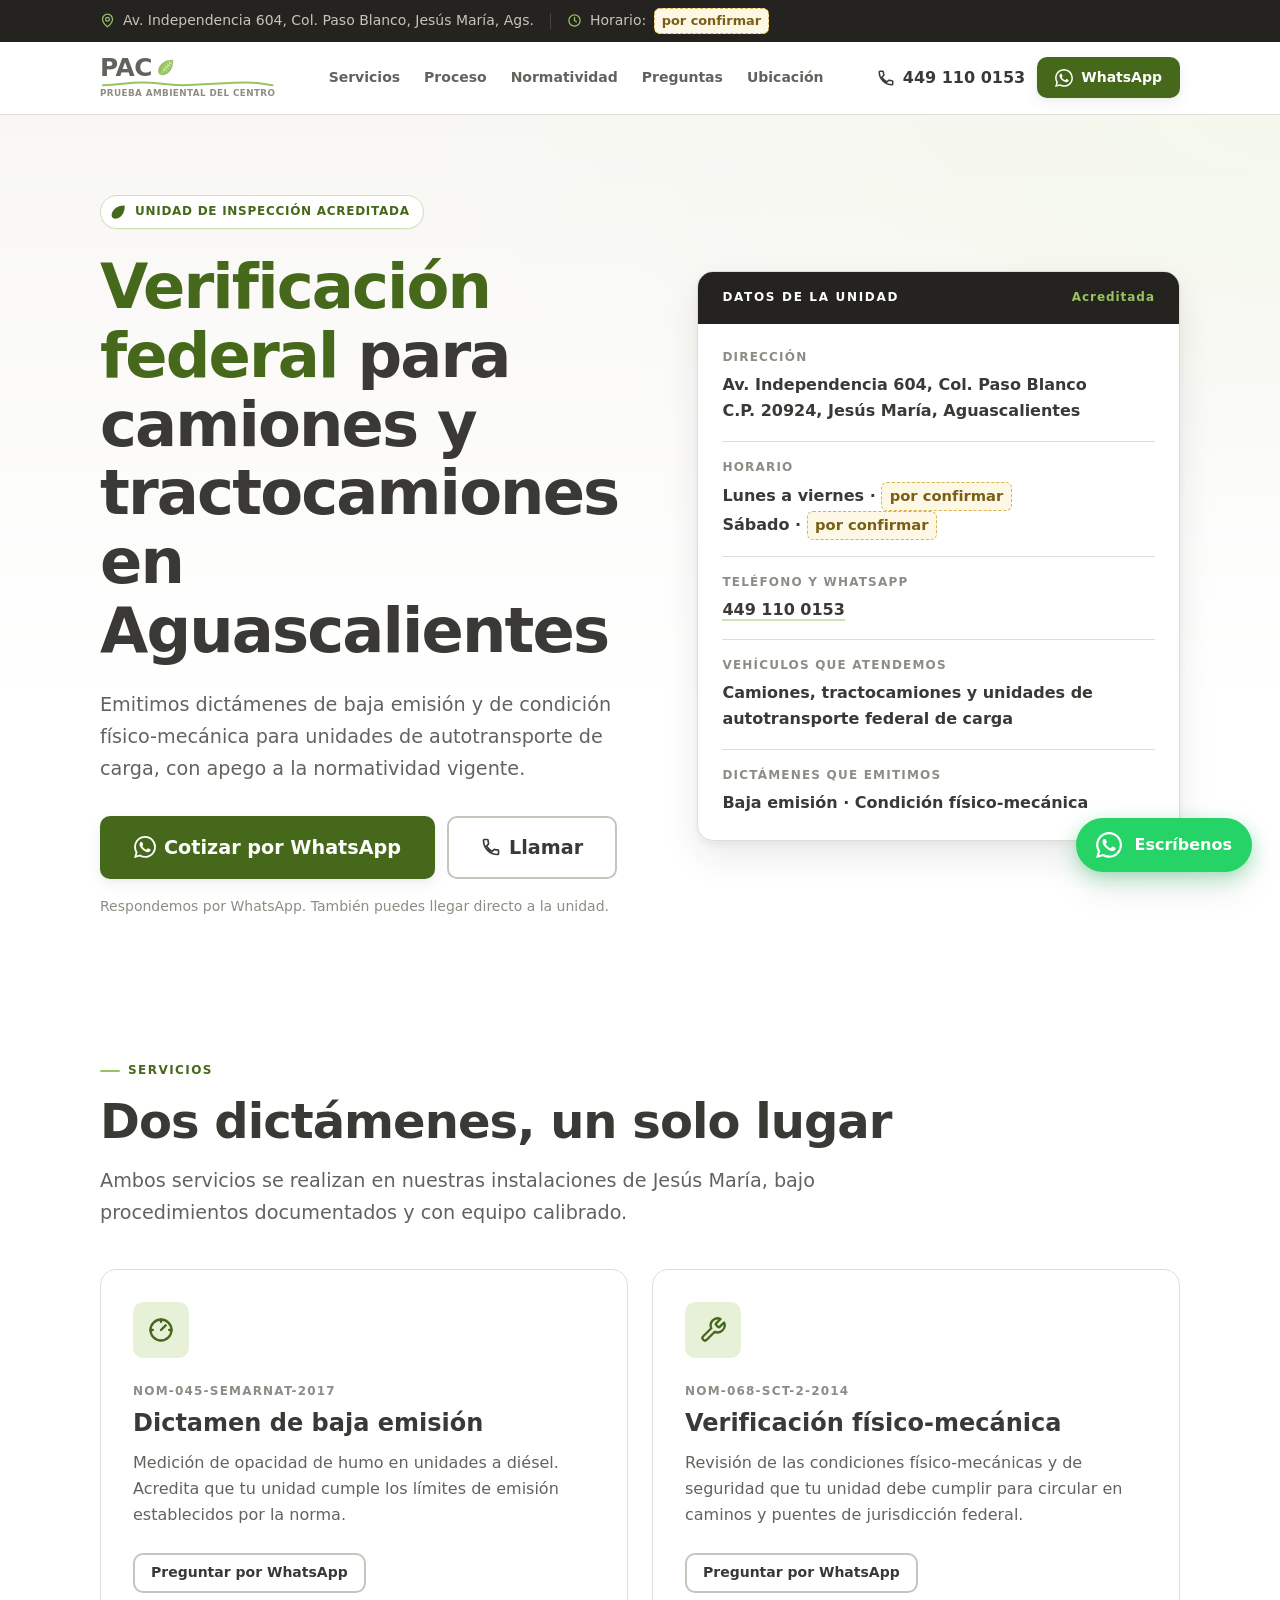
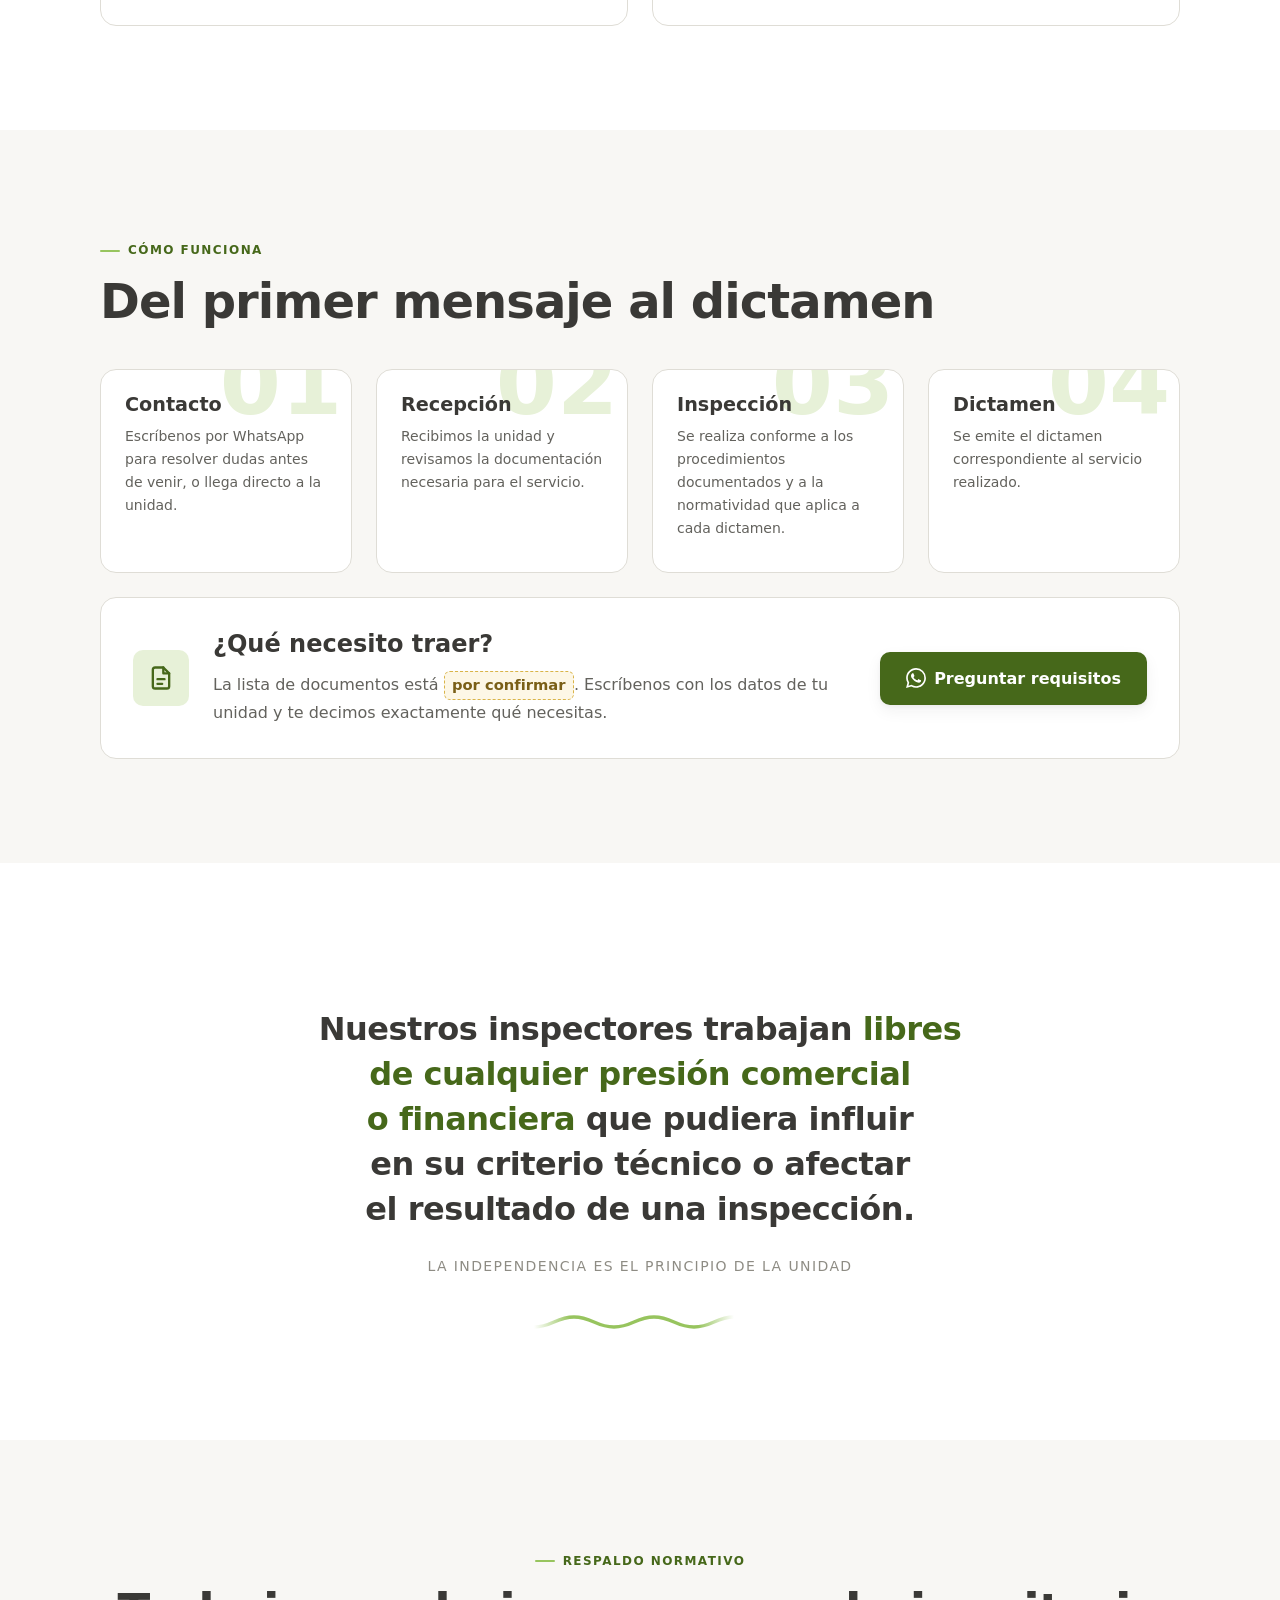
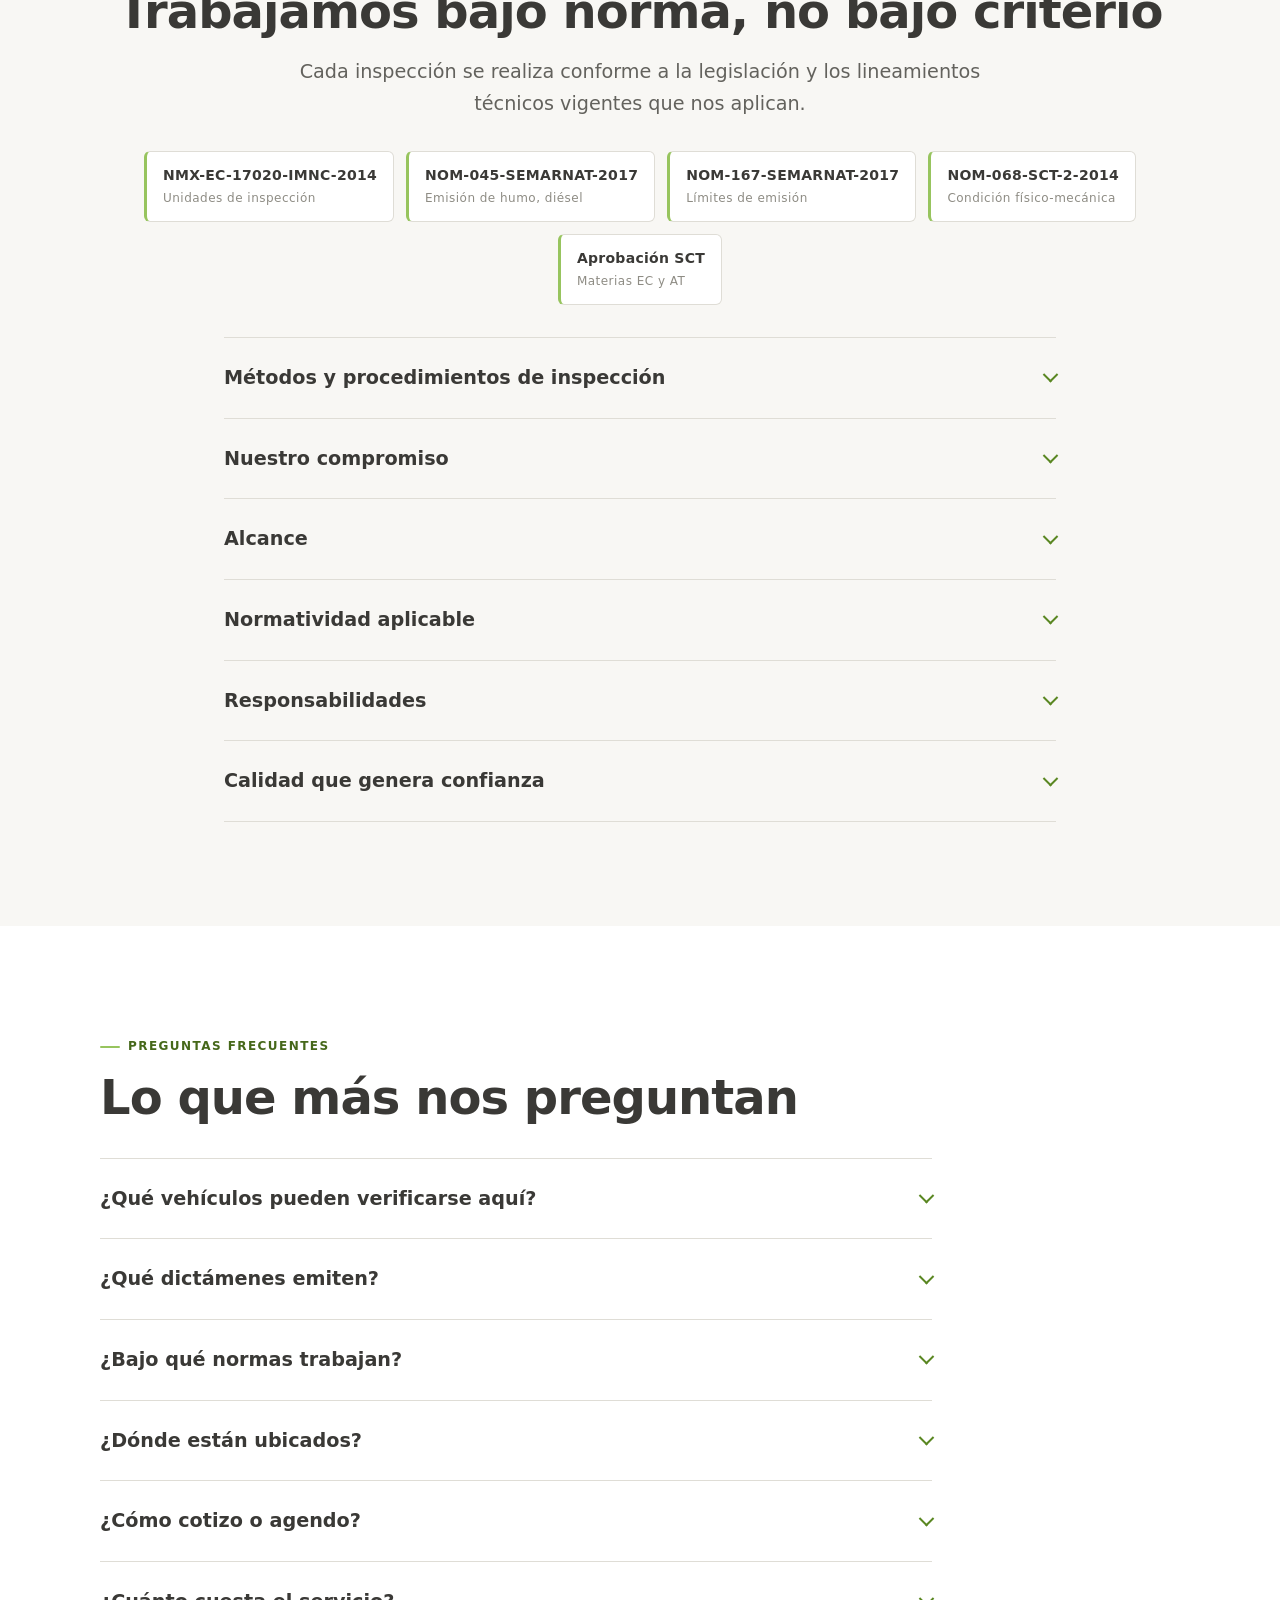
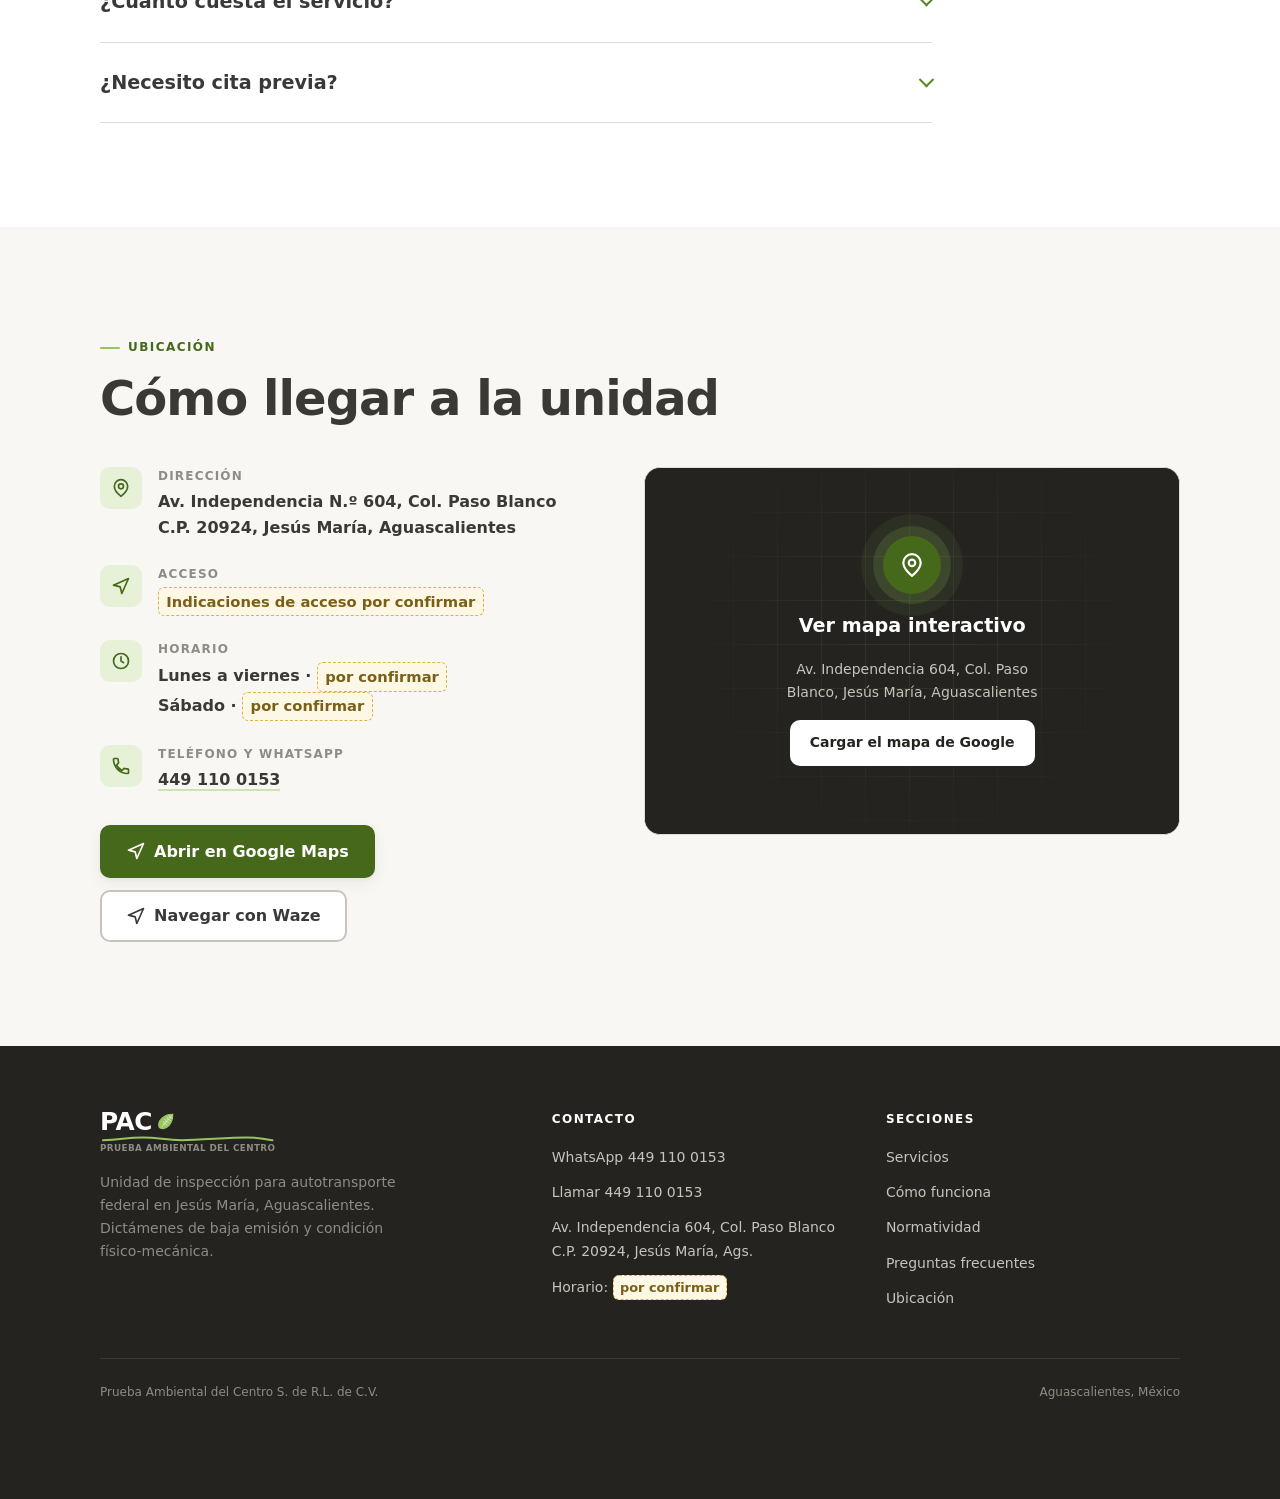
==== index.html @ 58913ba4 "pagina-v1.0" ====
<!DOCTYPE html>
<html lang="es-MX">
<head>
<meta charset="UTF-8">
<meta name="viewport" content="width=device-width, initial-scale=1">
<!-- Marca que hay JavaScript, para que las animaciones de scroll solo se
     activen si realmente pueden ejecutarse. Va aquí arriba para evitar parpadeo. -->
<script>document.documentElement.classList.add('js');</script>

<!-- ===========================================================================
     SEO
     PENDIENTE: cambiar "https://EJEMPLO.mx" por el dominio real.
     Aparece 5 veces en este archivo (canonical, 2 en Open Graph, 2 en JSON-LD).
     =========================================================================== -->
<title>Verificación federal de camiones en Aguascalientes | PAC</title>
<meta name="description" content="Unidad de inspección acreditada en Jesús María, Aguascalientes. Dictamen de baja emisión y verificación físico-mecánica para camiones y tractocamiones.">
<link rel="canonical" href="https://EJEMPLO.mx/">

<meta property="og:type" content="website">
<meta property="og:locale" content="es_MX">
<meta property="og:site_name" content="PAC — Prueba Ambiental del Centro">
<meta property="og:title" content="Verificación federal de camiones en Aguascalientes | PAC">
<meta property="og:description" content="Dictamen de baja emisión y verificación físico-mecánica para autotransporte de carga. Jesús María, Aguascalientes.">
<meta property="og:url" content="https://EJEMPLO.mx/">
<!-- PENDIENTE: crear og-pac.jpg de 1200x630 px -->
<meta property="og:image" content="https://EJEMPLO.mx/assets/img/og-pac.jpg">
<meta name="twitter:card" content="summary_large_image">

<meta name="theme-color" content="#46681A">
<link rel="icon" href="assets/img/isotipo-pac.svg" type="image/svg+xml">

<link rel="stylesheet" href="assets/css/tokens.css">
<link rel="stylesheet" href="assets/css/styles.css">
</head>

<body>

<!-- ===========================================================================
     ICONOS
     Se definen una sola vez y se reusan con <use>. Así el archivo pesa menos
     y si quieres cambiar un ícono, lo cambias en un solo lugar.
     =========================================================================== -->
<svg style="display:none" aria-hidden="true" focusable="false">
  <symbol id="i-wa" viewBox="0 0 24 24" fill="currentColor">
    <path d="M20.465 3.488A11.815 11.815 0 0 0 12.05 0C5.495 0 .16 5.335.157 11.892c0 2.096.547 4.142 1.588 5.945L.057 24l6.305-1.654a11.882 11.882 0 0 0 5.683 1.448h.005c6.554 0 11.89-5.335 11.893-11.893a11.821 11.821 0 0 0-3.478-8.413M12.05 21.785h-.004a9.87 9.87 0 0 1-5.031-1.378l-.361-.214-3.741.982.998-3.648-.235-.374a9.86 9.86 0 0 1-1.51-5.26c.001-5.45 4.436-9.884 9.888-9.884 2.64 0 5.122 1.03 6.988 2.898a9.825 9.825 0 0 1 2.893 6.994c-.003 5.45-4.437 9.884-9.885 9.884m5.421-7.403c-.297-.149-1.758-.867-2.03-.967-.273-.099-.471-.148-.67.15-.197.297-.767.966-.94 1.164-.173.199-.347.223-.644.075-.297-.15-1.255-.463-2.39-1.475-.883-.788-1.48-1.761-1.653-2.059-.173-.297-.018-.458.13-.606.134-.133.298-.347.446-.52.149-.174.198-.298.298-.497.099-.198.05-.371-.025-.52-.075-.149-.669-1.612-.916-2.207-.242-.579-.487-.5-.669-.51a12.8 12.8 0 0 0-.57-.01c-.198 0-.52.074-.792.372-.272.297-1.04 1.016-1.04 2.479 0 1.462 1.065 2.875 1.213 3.074.149.198 2.096 3.2 5.077 4.487.709.306 1.262.489 1.694.625.712.227 1.36.195 1.871.118.571-.085 1.758-.719 2.006-1.413.248-.694.248-1.289.173-1.413-.074-.124-.272-.198-.57-.347"/>
  </symbol>
  <symbol id="i-tel" viewBox="0 0 24 24" fill="none" stroke="currentColor" stroke-width="2" stroke-linecap="round" stroke-linejoin="round">
    <path d="M6.62 10.79c1.44 2.83 3.76 5.14 6.59 6.59l2.2-2.2c.27-.27.67-.36 1.02-.24 1.12.37 2.33.57 3.57.57a1 1 0 0 1 1 1V20a1 1 0 0 1-1 1A17 17 0 0 1 3 4a1 1 0 0 1 1-1h3.5a1 1 0 0 1 1 1c0 1.25.2 2.45.57 3.57.11.35.03.74-.25 1.02l-2.2 2.2z"/>
  </symbol>
  <symbol id="i-pin" viewBox="0 0 24 24" fill="none" stroke="currentColor" stroke-width="2" stroke-linecap="round" stroke-linejoin="round">
    <path d="M20 10c0 6-8 12-8 12s-8-6-8-12a8 8 0 0 1 16 0Z"/><circle cx="12" cy="10" r="3"/>
  </symbol>
  <symbol id="i-reloj" viewBox="0 0 24 24" fill="none" stroke="currentColor" stroke-width="2" stroke-linecap="round" stroke-linejoin="round">
    <circle cx="12" cy="12" r="9"/><path d="M12 7v5l3 2"/>
  </symbol>
  <symbol id="i-medidor" viewBox="0 0 24 24" fill="none" stroke="currentColor" stroke-width="2" stroke-linecap="round" stroke-linejoin="round">
    <circle cx="12" cy="12" r="9"/><path d="M12 12l4-4"/><path d="M12 3v2M21 12h-2M3 12h2"/>
  </symbol>
  <symbol id="i-llave" viewBox="0 0 24 24" fill="none" stroke="currentColor" stroke-width="2" stroke-linecap="round" stroke-linejoin="round">
    <path d="M14.7 6.3a1 1 0 0 0 0 1.4l1.6 1.6a1 1 0 0 0 1.4 0l3.77-3.77a6 6 0 0 1-7.94 7.94l-6.91 6.91a2.12 2.12 0 0 1-3-3l6.91-6.91a6 6 0 0 1 7.94-7.94l-3.76 3.76z"/>
  </symbol>
  <symbol id="i-doc" viewBox="0 0 24 24" fill="none" stroke="currentColor" stroke-width="2" stroke-linecap="round" stroke-linejoin="round">
    <path d="M14 3H7a2 2 0 0 0-2 2v14a2 2 0 0 0 2 2h10a2 2 0 0 0 2-2V8z"/><path d="M14 3v5h5"/><path d="M9 13h6M9 17h4"/>
  </symbol>
  <symbol id="i-ruta" viewBox="0 0 24 24" fill="none" stroke="currentColor" stroke-width="2" stroke-linecap="round" stroke-linejoin="round">
    <path d="M3 11l18-8-8 18-2-8-8-2Z"/>
  </symbol>
  <symbol id="i-hoja" viewBox="0 0 120 120" fill="currentColor">
    <path d="M104 16C66 14 30 34 20 66c-8 26 6 40 28 38 34-4 60-44 56-88Z"/>
  </symbol>
</svg>


<!-- ===========================================================================
     BARRA SUPERIOR — ubicación y horario
     No es fija: se va con el scroll. El header de abajo sí se queda pegado.
     =========================================================================== -->
<div class="topbar">
  <div class="contenedor topbar__interior">
    <a class="topbar__item" href="#ubicacion">
      <svg aria-hidden="true"><use href="#i-pin"/></svg>
      <span class="topbar__largo">Av. Independencia 604, Col. Paso Blanco, Jesús María, Ags.</span>
      <span class="topbar__corto">Jesús María, Ags. — Ver ubicación</span>
    </a>

    <span class="topbar__sep" aria-hidden="true"></span>

    <span class="topbar__item topbar__horario">
      <svg aria-hidden="true"><use href="#i-reloj"/></svg>
      <!-- PENDIENTE: horario real. Sustituir el <span class="pendiente"> por el texto. -->
      Horario: <span class="pendiente">por confirmar</span>
    </span>
  </div>
</div>


<!-- ===========================================================================
     HEADER FIJO
     =========================================================================== -->
<header class="header">
  <div class="contenedor header__interior">

    <!-- PENDIENTE: reemplazar por el logo oficial cuando el cliente lo mande.
         Por ahora la hoja y la onda son vectores propios y "PAC" es texto. -->
    <a class="logo" href="#inicio" aria-label="PAC — Prueba Ambiental del Centro, inicio">
      <span class="logo__lockup">
        <span class="logo__nombre">PAC</span>
        <img class="logo__hoja" src="assets/img/isotipo-pac.svg" alt="" width="21" height="21">
      </span>
      <svg class="logo__onda" viewBox="0 0 120 8" fill="none"
           preserveAspectRatio="none" aria-hidden="true">
        <path d="M2 5.5C14 5.5 17 2 29 2s15 3.5 27 3.5S88 2 100 2s15 3.5 18 3.5"
              stroke="currentColor" stroke-width="2" stroke-linecap="round"
              vector-effect="non-scaling-stroke"/>
      </svg>
      <span class="logo__bajada">Prueba Ambiental del Centro</span>
    </a>

    <nav class="nav" aria-label="Secciones del sitio">
      <a href="#servicios">Servicios</a>
      <a href="#proceso">Proceso</a>
      <a href="#normatividad">Normatividad</a>
      <a href="#preguntas">Preguntas</a>
      <a href="#ubicacion">Ubicación</a>
    </nav>

    <div class="header__acciones">
      <a class="header__tel" href="tel:+524491100153">
        <svg width="18" height="18" aria-hidden="true"><use href="#i-tel"/></svg>
        449 110 0153
      </a>
      <a class="boton boton--principal boton--sm"
         href="https://wa.me/524491100153?text=Hola%2C%20vengo%20de%20su%20p%C3%A1gina%20web%20y%20quisiera%20m%C3%A1s%20informaci%C3%B3n"
         target="_blank" rel="noopener">
        <svg width="18" height="18" aria-hidden="true"><use href="#i-wa"/></svg>
        WhatsApp
      </a>
    </div>

  </div>
</header>


<main id="inicio">

<!-- ===========================================================================
     HERO
     =========================================================================== -->
<section class="hero">
  <div class="contenedor hero__grid">

    <div>
      <p class="hero__eyebrow">
        <svg viewBox="0 0 120 120" aria-hidden="true"><use href="#i-hoja"/></svg>
        Unidad de inspección acreditada
      </p>

      <h1 class="hero__titulo">
        <em>Verificación federal</em> para camiones y tractocamiones en Aguascalientes
      </h1>

      <p class="hero__sub">
        Emitimos dictámenes de baja emisión y de condición físico-mecánica para
        unidades de autotransporte de carga, con apego a la normatividad vigente.
      </p>

      <div class="hero__acciones">
        <a class="boton boton--principal boton--grande"
           href="https://wa.me/524491100153?text=Hola%2C%20vengo%20de%20su%20p%C3%A1gina%20web%20y%20quisiera%20m%C3%A1s%20informaci%C3%B3n"
           target="_blank" rel="noopener">
          <svg width="22" height="22" aria-hidden="true"><use href="#i-wa"/></svg>
          Cotizar por WhatsApp
        </a>
        <a class="boton boton--secundario boton--grande" href="tel:+524491100153">
          <svg width="20" height="20" aria-hidden="true"><use href="#i-tel"/></svg>
          Llamar
        </a>
      </div>

      <p class="hero__nota">Respondemos por WhatsApp. También puedes llegar directo a la unidad.</p>
    </div>

    <aside class="ficha" aria-label="Datos de la unidad de inspección">
      <div class="ficha__encabezado">
        <span class="ficha__titulo">Datos de la unidad</span>
        <span class="ficha__sello">Acreditada</span>
      </div>

      <dl class="ficha__lista">
        <div class="ficha__fila">
          <dt class="ficha__label">Dirección</dt>
          <dd class="ficha__valor">Av. Independencia 604, Col. Paso Blanco<br>
            C.P. 20924, Jesús María, Aguascalientes</dd>
        </div>

        <div class="ficha__fila">
          <dt class="ficha__label">Horario</dt>
          <!-- PENDIENTE: horario real. Es el dato más buscado del sitio. -->
          <dd class="ficha__valor">
            Lunes a viernes · <span class="pendiente">por confirmar</span><br>
            Sábado · <span class="pendiente">por confirmar</span>
          </dd>
        </div>

        <div class="ficha__fila">
          <dt class="ficha__label">Teléfono y WhatsApp</dt>
          <dd class="ficha__valor"><a href="tel:+524491100153">449 110 0153</a></dd>
        </div>

        <div class="ficha__fila">
          <dt class="ficha__label">Vehículos que atendemos</dt>
          <dd class="ficha__valor">Camiones, tractocamiones y unidades de autotransporte federal de carga</dd>
        </div>

        <div class="ficha__fila">
          <dt class="ficha__label">Dictámenes que emitimos</dt>
          <dd class="ficha__valor">Baja emisión · Condición físico-mecánica</dd>
        </div>
      </dl>
    </aside>

  </div>
</section>


<!-- ===========================================================================
     SERVICIOS
     =========================================================================== -->
<section class="seccion" id="servicios">
  <div class="contenedor">

    <p class="seccion__etiqueta revelar">Servicios</p>
    <h2 class="seccion__titulo revelar">Dos dictámenes, un solo lugar</h2>
    <p class="seccion__intro revelar">
      Ambos servicios se realizan en nuestras instalaciones de Jesús María, bajo
      procedimientos documentados y con equipo calibrado.
    </p>

    <div class="servicios__grid">

      <article class="servicio revelar">
        <div class="servicio__icono"><svg aria-hidden="true"><use href="#i-medidor"/></svg></div>
        <p class="servicio__norma">NOM-045-SEMARNAT-2017</p>
        <h3 class="servicio__titulo">Dictamen de baja emisión</h3>
        <p class="servicio__texto">
          Medición de opacidad de humo en unidades a diésel. Acredita que tu unidad
          cumple los límites de emisión establecidos por la norma.
        </p>
        <div class="servicio__accion">
          <a class="boton boton--secundario boton--sm"
             href="https://wa.me/524491100153?text=Hola%2C%20quisiera%20informaci%C3%B3n%20sobre%20el%20dictamen%20de%20baja%20emisi%C3%B3n"
             target="_blank" rel="noopener">Preguntar por WhatsApp</a>
        </div>
      </article>

      <article class="servicio revelar">
        <div class="servicio__icono"><svg aria-hidden="true"><use href="#i-llave"/></svg></div>
        <p class="servicio__norma">NOM-068-SCT-2-2014</p>
        <h3 class="servicio__titulo">Verificación físico-mecánica</h3>
        <p class="servicio__texto">
          Revisión de las condiciones físico-mecánicas y de seguridad que tu unidad
          debe cumplir para circular en caminos y puentes de jurisdicción federal.
        </p>
        <div class="servicio__accion">
          <a class="boton boton--secundario boton--sm"
             href="https://wa.me/524491100153?text=Hola%2C%20quisiera%20informaci%C3%B3n%20sobre%20la%20verificaci%C3%B3n%20f%C3%ADsico-mec%C3%A1nica"
             target="_blank" rel="noopener">Preguntar por WhatsApp</a>
        </div>
      </article>

    </div>
  </div>
</section>


<!-- ===========================================================================
     PROCESO — qué esperar al llegar
     =========================================================================== -->
<section class="seccion seccion--alt" id="proceso">
  <div class="contenedor">

    <p class="seccion__etiqueta revelar">Cómo funciona</p>
    <h2 class="seccion__titulo revelar">Del primer mensaje al dictamen</h2>

    <div class="pasos">
      <article class="paso revelar">
        <h3 class="paso__titulo">Contacto</h3>
        <p class="paso__texto">Escríbenos por WhatsApp para resolver dudas antes de venir, o llega directo a la unidad.</p>
      </article>
      <article class="paso revelar">
        <h3 class="paso__titulo">Recepción</h3>
        <p class="paso__texto">Recibimos la unidad y revisamos la documentación necesaria para el servicio.</p>
      </article>
      <article class="paso revelar">
        <h3 class="paso__titulo">Inspección</h3>
        <p class="paso__texto">Se realiza conforme a los procedimientos documentados y a la normatividad que aplica a cada dictamen.</p>
      </article>
      <article class="paso revelar">
        <h3 class="paso__titulo">Dictamen</h3>
        <p class="paso__texto">Se emite el dictamen correspondiente al servicio realizado.</p>
      </article>
    </div>

    <!-- Requisitos: mientras no tengamos la lista, el bloque convierte la duda
         en un mensaje de WhatsApp en lugar de dejar el hueco vacío. -->
    <div class="servicio revelar" style="margin-top:var(--esp-5); flex-direction:row; flex-wrap:wrap; align-items:center; gap:var(--esp-5); background:var(--blanco)">
      <div class="servicio__icono" style="margin-bottom:0"><svg aria-hidden="true"><use href="#i-doc"/></svg></div>
      <div style="flex:1 1 18rem">
        <h3 class="servicio__titulo" style="margin-top:0">¿Qué necesito traer?</h3>
        <!-- PENDIENTE: lista real de requisitos y documentos. -->
        <p class="servicio__texto">
          La lista de documentos está <span class="pendiente">por confirmar</span>.
          Escríbenos con los datos de tu unidad y te decimos exactamente qué necesitas.
        </p>
      </div>
      <a class="boton boton--principal"
         href="https://wa.me/524491100153?text=Hola%2C%20quisiera%20saber%20qu%C3%A9%20documentos%20necesito%20para%20verificar%20mi%20unidad"
         target="_blank" rel="noopener">
        <svg width="20" height="20" aria-hidden="true"><use href="#i-wa"/></svg>
        Preguntar requisitos
      </a>
    </div>

  </div>
</section>


<!-- ===========================================================================
     COMPROMISO — imparcialidad
     =========================================================================== -->
<section class="seccion" id="compromiso">
  <div class="contenedor">
    <blockquote class="cita revelar">
      <p class="cita__texto">
        Nuestros inspectores trabajan <strong>libres de cualquier presión comercial
        o financiera</strong> que pudiera influir en su criterio técnico o afectar
        el resultado de una inspección.
      </p>
      <footer class="cita__pie">La independencia es el principio de la unidad</footer>
      <svg class="onda onda--centrada" viewBox="0 0 220 26" fill="none" aria-hidden="true">
        <defs>
          <linearGradient id="fadeOnda1" x1="0" x2="1">
            <stop offset="0" stop-color="currentColor" stop-opacity="0"/>
            <stop offset="0.18" stop-color="currentColor" stop-opacity="1"/>
            <stop offset="0.82" stop-color="currentColor" stop-opacity="1"/>
            <stop offset="1" stop-color="currentColor" stop-opacity="0"/>
          </linearGradient>
        </defs>
        <path d="M4 17C22 17 26 7 44 7s22 10 40 10 22-10 40-10 22 10 40 10 22-10 40-10"
              stroke="url(#fadeOnda1)" stroke-width="3.5" stroke-linecap="round"/>
      </svg>
    </blockquote>
  </div>
</section>


<!-- ===========================================================================
     NORMATIVIDAD
     Los badges se ven de un vistazo; el texto legal completo va colapsado.
     El contenido de los acordeones es textual del cliente, sin reescribir.
     =========================================================================== -->
<section class="seccion seccion--alt" id="normatividad">
  <div class="contenedor">

    <div class="acreditacion">
      <p class="seccion__etiqueta revelar" style="justify-content:center">Respaldo normativo</p>
      <h2 class="seccion__titulo revelar">Trabajamos bajo norma, no bajo criterio</h2>
      <p class="seccion__intro revelar" style="margin-inline:auto">
        Cada inspección se realiza conforme a la legislación y los lineamientos
        técnicos vigentes que nos aplican.
      </p>

      <div class="acreditacion__badges revelar">
        <span class="badge">
          <span class="badge__codigo">NMX-EC-17020-IMNC-2014</span>
          <span class="badge__que">Unidades de inspección</span>
        </span>
        <span class="badge">
          <span class="badge__codigo">NOM-045-SEMARNAT-2017</span>
          <span class="badge__que">Emisión de humo, diésel</span>
        </span>
        <span class="badge">
          <span class="badge__codigo">NOM-167-SEMARNAT-2017</span>
          <span class="badge__que">Límites de emisión</span>
        </span>
        <span class="badge">
          <span class="badge__codigo">NOM-068-SCT-2-2014</span>
          <span class="badge__que">Condición físico-mecánica</span>
        </span>
        <span class="badge">
          <!-- PENDIENTE: confirmar si ya es "SICT" y si hay número de aprobación. -->
          <span class="badge__codigo">Aprobación SCT</span>
          <span class="badge__que">Materias EC y AT</span>
        </span>
      </div>
    </div>

    <div class="acordeon revelar" style="max-width:52rem; margin-inline:auto">

      <details>
        <summary>Métodos y procedimientos de inspección</summary>
        <div class="acordeon__cuerpo">
          <p>En Prueba Ambiental del Centro S.R.L. de C.V., nuestros procesos de inspección
          se desarrollan bajo procedimientos documentados que garantizan la objetividad,
          imparcialidad y confiabilidad de cada evaluación realizada. Trabajamos con
          estricto apego a la normatividad vigente para asegurar que cada inspección se
          lleve a cabo con transparencia, precisión y los más altos estándares de calidad.</p>
        </div>
      </details>

      <details>
        <summary>Nuestro compromiso</summary>
        <div class="acordeon__cuerpo">
          <p>La independencia de nuestros inspectores es un principio fundamental de nuestra
          organización. Todo el personal de la Unidad de Inspección desempeña sus funciones
          libre de cualquier presión comercial, financiera o de cualquier otra índole que
          pudiera influir en su criterio técnico o afectar los resultados de una inspección.
          Este compromiso nos permite ofrecer servicios imparciales, confiables y respaldados
          por un sólido Sistema de Gestión de la Calidad.</p>
        </div>
      </details>

      <details>
        <summary>Alcance</summary>
        <div class="acordeon__cuerpo">
          <p>Nuestros métodos y procedimientos aplican a todo el personal involucrado en las
          actividades de la Unidad de Inspección, asegurando una actuación uniforme,
          consistente y alineada con los estándares de calidad establecidos por la empresa.</p>
        </div>
      </details>

      <details>
        <summary>Normatividad aplicable</summary>
        <div class="acordeon__cuerpo">
          <p>Todos nuestros procesos de inspección se realizan conforme a la legislación y los
          lineamientos técnicos vigentes, entre ellos:</p>
          <ul class="lista-normas">
            <li>NMX-EC-17020-IMNC-2014</li>
            <li>Manual de Calidad (MC)</li>
            <li>NOM-068-SCT-2-2014</li>
            <li>NOM-045-SEMARNAT-2017</li>
            <li>NOM-167-SEMARNAT-2017</li>
            <li>Aprobación de la SCT para la materia de EC</li>
            <li>Aprobación de la SCT para la materia de AT</li>
            <li>Procedimientos internos PRO-01 y PRO-11</li>
          </ul>
          <p>El cumplimiento de este marco normativo garantiza que cada inspección se realice
          con criterios técnicos sólidos, consistentes y reconocidos oficialmente.</p>
        </div>
      </details>

      <details>
        <summary>Responsabilidades</summary>
        <div class="acordeon__cuerpo">
          <p><strong>Gerente Técnico.</strong> Es responsable de implementar, supervisar y
          verificar el cumplimiento de los procedimientos de inspección, asegurando que todo
          el personal los aplique correctamente en cada servicio realizado.</p>
          <p><strong>Coordinador del Sistema de Gestión de la Calidad.</strong> Tiene la
          responsabilidad de revisar y actualizar los procedimientos cuando sea necesario, ya
          sea por mejoras internas del sistema, cambios en la normatividad o nuevos
          requerimientos de la Unidad de Inspección. Este proceso de mejora continua nos
          permite mantener nuestros servicios actualizados y en cumplimiento permanente con
          las disposiciones aplicables.</p>
        </div>
      </details>

      <details>
        <summary>Calidad que genera confianza</summary>
        <div class="acordeon__cuerpo">
          <p>La calidad de nuestras inspecciones se sustenta en procedimientos claramente
          definidos, personal técnicamente competente y un compromiso permanente con la
          imparcialidad. Cada proceso es ejecutado bajo estándares que garantizan resultados
          confiables, transparentes y acordes con los requisitos legales y técnicos aplicables.</p>
        </div>
      </details>

    </div>
  </div>
</section>


<!-- ===========================================================================
     PREGUNTAS FRECUENTES
     Las respuestas que sí tenemos confirmadas van también en el JSON-LD del
     final, para que Google pueda mostrarlas directo en los resultados.
     =========================================================================== -->
<section class="seccion" id="preguntas">
  <div class="contenedor">

    <p class="seccion__etiqueta revelar">Preguntas frecuentes</p>
    <h2 class="seccion__titulo revelar">Lo que más nos preguntan</h2>

    <div class="acordeon revelar" style="max-width:52rem">

      <details>
        <summary>¿Qué vehículos pueden verificarse aquí?</summary>
        <div class="acordeon__cuerpo">
          <p>Atendemos camiones, tractocamiones y unidades de autotransporte federal de carga.</p>
        </div>
      </details>

      <details>
        <summary>¿Qué dictámenes emiten?</summary>
        <div class="acordeon__cuerpo">
          <p>Dictamen de baja emisión y dictamen de condición físico-mecánica. Los dos se
          realizan en la misma unidad, en Jesús María.</p>
        </div>
      </details>

      <details>
        <summary>¿Bajo qué normas trabajan?</summary>
        <div class="acordeon__cuerpo">
          <p>Bajo la NMX-EC-17020-IMNC-2014, la NOM-045-SEMARNAT-2017, la
          NOM-167-SEMARNAT-2017 y la NOM-068-SCT-2-2014, además de la aprobación de la SCT
          para las materias de EC y AT.</p>
        </div>
      </details>

      <details>
        <summary>¿Dónde están ubicados?</summary>
        <div class="acordeon__cuerpo">
          <p>En Av. Independencia 604, Col. Paso Blanco, C.P. 20924, Jesús María,
          Aguascalientes. Puedes <a href="#ubicacion">ver el mapa y trazar la ruta</a>.</p>
        </div>
      </details>

      <details>
        <summary>¿Cómo cotizo o agendo?</summary>
        <div class="acordeon__cuerpo">
          <p>Por WhatsApp al 449 110 0153. Es la vía más rápida: mándanos los datos de tu
          unidad y el servicio que necesitas.</p>
        </div>
      </details>

      <details>
        <summary>¿Cuánto cuesta el servicio?</summary>
        <div class="acordeon__cuerpo">
          <!-- PENDIENTE: precios o rango. Mientras, se deriva a WhatsApp. -->
          <p>Los precios están <span class="pendiente">por confirmar</span> en esta página.
          Escríbenos por WhatsApp y te cotizamos según tu unidad y el dictamen que necesites.</p>
        </div>
      </details>

      <details>
        <summary>¿Necesito cita previa?</summary>
        <div class="acordeon__cuerpo">
          <!-- PENDIENTE: confirmar si trabajan con cita o por orden de llegada. -->
          <p>Este dato está <span class="pendiente">por confirmar</span>. Te recomendamos
          escribirnos antes de venir para asegurar disponibilidad.</p>
        </div>
      </details>

    </div>
  </div>
</section>


<!-- ===========================================================================
     UBICACIÓN
     =========================================================================== -->
<section class="seccion seccion--alt" id="ubicacion">
  <div class="contenedor">

    <p class="seccion__etiqueta revelar">Ubicación</p>
    <h2 class="seccion__titulo revelar">Cómo llegar a la unidad</h2>

    <div class="ubicacion__grid">

      <div class="ubicacion__datos revelar">

        <div class="dato">
          <div class="dato__icono"><svg aria-hidden="true"><use href="#i-pin"/></svg></div>
          <div>
            <p class="dato__label">Dirección</p>
            <p class="dato__valor">Av. Independencia N.º 604, Col. Paso Blanco<br>
              C.P. 20924, Jesús María, Aguascalientes</p>
          </div>
        </div>

        <div class="dato">
          <div class="dato__icono"><svg aria-hidden="true"><use href="#i-ruta"/></svg></div>
          <div>
            <p class="dato__label">Acceso</p>
            <!-- PENDIENTE: nota práctica de acceso para tractocamión (por dónde entrar,
                 si hay espacio para maniobrar). Es de lo más útil que puede llevar el sitio. -->
            <p class="dato__valor"><span class="pendiente">Indicaciones de acceso por confirmar</span></p>
          </div>
        </div>

        <div class="dato">
          <div class="dato__icono"><svg aria-hidden="true"><use href="#i-reloj"/></svg></div>
          <div>
            <p class="dato__label">Horario</p>
            <!-- PENDIENTE: horario real -->
            <p class="dato__valor">
              Lunes a viernes · <span class="pendiente">por confirmar</span><br>
              Sábado · <span class="pendiente">por confirmar</span>
            </p>
          </div>
        </div>

        <div class="dato">
          <div class="dato__icono"><svg aria-hidden="true"><use href="#i-tel"/></svg></div>
          <div>
            <p class="dato__label">Teléfono y WhatsApp</p>
            <p class="dato__valor"><a href="tel:+524491100153">449 110 0153</a></p>
          </div>
        </div>

        <div class="ubicacion__botones">
          <a class="boton boton--principal"
             href="https://www.google.com/maps/dir/?api=1&destination=21.9548,-102.2959"
             target="_blank" rel="noopener">
            <svg width="20" height="20" aria-hidden="true"><use href="#i-ruta"/></svg>
            Abrir en Google Maps
          </a>
          <a class="boton boton--secundario"
             href="https://waze.com/ul?ll=21.9548,-102.2959&navigate=yes"
             target="_blank" rel="noopener">
            <svg width="20" height="20" aria-hidden="true"><use href="#i-ruta"/></svg>
            Navegar con Waze
          </a>
        </div>

      </div>

      <!-- El mapa real de Google se inserta al dar clic. Ver assets/js/main.js -->
      <div class="mapa revelar" data-mapa>
        <button class="mapa__facade" type="button">
          <span class="mapa__pin"><svg aria-hidden="true"><use href="#i-pin"/></svg></span>
          <span class="mapa__titulo">Ver mapa interactivo</span>
          <span class="mapa__dir">Av. Independencia 604, Col. Paso Blanco, Jesús María, Aguascalientes</span>
          <span class="mapa__cta">Cargar el mapa de Google</span>
        </button>
      </div>

    </div>
  </div>
</section>

</main>


<!-- ===========================================================================
     FOOTER
     =========================================================================== -->
<footer class="footer">
  <div class="contenedor">
    <div class="footer__grid">

      <div>
        <div class="logo">
          <span class="logo__lockup">
            <span class="logo__nombre">PAC</span>
            <img class="logo__hoja" src="assets/img/isotipo-pac.svg" alt="" width="21" height="21">
          </span>
          <svg class="logo__onda" viewBox="0 0 120 8" fill="none"
               preserveAspectRatio="none" aria-hidden="true">
            <path d="M2 5.5C14 5.5 17 2 29 2s15 3.5 27 3.5S88 2 100 2s15 3.5 18 3.5"
                  stroke="currentColor" stroke-width="2" stroke-linecap="round"
                  vector-effect="non-scaling-stroke"/>
          </svg>
          <span class="logo__bajada">Prueba Ambiental del Centro</span>
        </div>
        <p class="footer__desc">
          Unidad de inspección para autotransporte federal en Jesús María,
          Aguascalientes. Dictámenes de baja emisión y condición físico-mecánica.
        </p>
      </div>

      <div>
        <p class="footer__titulo">Contacto</p>
        <ul class="footer__lista">
          <li><a href="https://wa.me/524491100153?text=Hola%2C%20vengo%20de%20su%20p%C3%A1gina%20web%20y%20quisiera%20m%C3%A1s%20informaci%C3%B3n" target="_blank" rel="noopener">WhatsApp 449 110 0153</a></li>
          <li><a href="tel:+524491100153">Llamar 449 110 0153</a></li>
          <li>Av. Independencia 604, Col. Paso Blanco<br>C.P. 20924, Jesús María, Ags.</li>
          <!-- PENDIENTE: horario real -->
          <li>Horario: <span class="pendiente">por confirmar</span></li>
        </ul>
      </div>

      <div>
        <p class="footer__titulo">Secciones</p>
        <ul class="footer__lista">
          <li><a href="#servicios">Servicios</a></li>
          <li><a href="#proceso">Cómo funciona</a></li>
          <li><a href="#normatividad">Normatividad</a></li>
          <li><a href="#preguntas">Preguntas frecuentes</a></li>
          <li><a href="#ubicacion">Ubicación</a></li>
        </ul>
      </div>

    </div>

    <div class="footer__legal">
      <span>Prueba Ambiental del Centro S. de R.L. de C.V.</span>
      <span>Aguascalientes, México</span>
    </div>
  </div>
</footer>


<!-- ===========================================================================
     BOTÓN FLOTANTE DE WHATSAPP — presente en todo el scroll
     =========================================================================== -->
<a class="wa-flotante"
   href="https://wa.me/524491100153?text=Hola%2C%20vengo%20de%20su%20p%C3%A1gina%20web%20y%20quisiera%20m%C3%A1s%20informaci%C3%B3n"
   target="_blank" rel="noopener" aria-label="Escríbenos por WhatsApp">
  <svg aria-hidden="true"><use href="#i-wa"/></svg>
  <span class="wa-flotante__texto">Escríbenos</span>
</a>


<!-- ===========================================================================
     SCHEMA.ORG — le dice a Google qué negocio es, dónde está y qué responde.
     PENDIENTE: agregar "openingHours" cuando confirmemos el horario. Formato:
       "openingHours": ["Mo-Fr 08:00-18:00", "Sa 08:00-14:00"]
     =========================================================================== -->
<script type="application/ld+json">
{
  "@context": "https://schema.org",
  "@type": "AutomotiveBusiness",
  "name": "Prueba Ambiental del Centro S. de R.L. de C.V.",
  "alternateName": "PAC",
  "description": "Unidad de inspección para autotransporte federal. Dictamen de baja emisión y verificación físico-mecánica de camiones y tractocamiones en Aguascalientes.",
  "url": "https://EJEMPLO.mx/",
  "telephone": "+52-449-110-0153",
  "image": "https://EJEMPLO.mx/assets/img/og-pac.jpg",
  "address": {
    "@type": "PostalAddress",
    "streetAddress": "Av. Independencia 604, Col. Paso Blanco",
    "addressLocality": "Jesús María",
    "addressRegion": "Aguascalientes",
    "postalCode": "20924",
    "addressCountry": "MX"
  },
  "geo": { "@type": "GeoCoordinates", "latitude": 21.9548, "longitude": -102.2959 },
  "areaServed": { "@type": "State", "name": "Aguascalientes" },
  "hasOfferCatalog": {
    "@type": "OfferCatalog",
    "name": "Servicios de inspección",
    "itemListElement": [
      { "@type": "Offer", "itemOffered": { "@type": "Service", "name": "Dictamen de baja emisión (NOM-045-SEMARNAT-2017)" } },
      { "@type": "Offer", "itemOffered": { "@type": "Service", "name": "Verificación físico-mecánica (NOM-068-SCT-2-2014)" } }
    ]
  }
}
</script>

<!-- Solo van aquí las preguntas cuya respuesta ya está confirmada.
     Las de precio y cita se agregan cuando el cliente nos dé el dato. -->
<script type="application/ld+json">
{
  "@context": "https://schema.org",
  "@type": "FAQPage",
  "mainEntity": [
    {
      "@type": "Question",
      "name": "¿Qué vehículos pueden verificarse en PAC?",
      "acceptedAnswer": { "@type": "Answer", "text": "Atendemos camiones, tractocamiones y unidades de autotransporte federal de carga." }
    },
    {
      "@type": "Question",
      "name": "¿Qué dictámenes emite PAC?",
      "acceptedAnswer": { "@type": "Answer", "text": "Dictamen de baja emisión y dictamen de condición físico-mecánica. Los dos se realizan en la misma unidad, en Jesús María, Aguascalientes." }
    },
    {
      "@type": "Question",
      "name": "¿Bajo qué normas trabaja PAC?",
      "acceptedAnswer": { "@type": "Answer", "text": "Bajo la NMX-EC-17020-IMNC-2014, la NOM-045-SEMARNAT-2017, la NOM-167-SEMARNAT-2017 y la NOM-068-SCT-2-2014, además de la aprobación de la SCT para las materias de EC y AT." }
    },
    {
      "@type": "Question",
      "name": "¿Dónde está ubicado PAC?",
      "acceptedAnswer": { "@type": "Answer", "text": "En Av. Independencia 604, Col. Paso Blanco, C.P. 20924, Jesús María, Aguascalientes." }
    },
    {
      "@type": "Question",
      "name": "¿Cómo cotizo o agendo una verificación?",
      "acceptedAnswer": { "@type": "Answer", "text": "Por WhatsApp al 449 110 0153, enviando los datos de la unidad y el servicio que necesitas." }
    }
  ]
}
</script>

<script src="assets/js/main.js" defer></script>
</body>
</html>
---- assets/css/tokens.css ----
/* =============================================================================
   PAC — TOKENS DE DISEÑO
   -----------------------------------------------------------------------------
   Todo el color, tipografía y espaciado del sitio sale de este archivo.
   Si quieres cambiar algo en TODO el sitio de un jalón, cámbialo aquí.
   No pongas colores "a mano" en styles.css — usa estas variables.
   ============================================================================= */

:root {

  /* ---------------------------------------------------------------------------
     1. COLORES DE MARCA — leídos del logo
     --------------------------------------------------------------------------- */
  --pac-verde-logo: #97C45E;  /* hoja + onda del logo. Rellenos y acentos. */
  --pac-gris-logo:  #63625D;  /* gris del wordmark "PAC" */

  /* ---------------------------------------------------------------------------
     2. ESCALA DE VERDE — mismo tono de la hoja (hue 86°), distintas luminosidades

     IMPORTANTE: el verde del logo (--verde-300) es demasiado claro para poner
     texto blanco encima — da 2:1 de contraste y es ilegible. Por eso existe la
     escala: el logo usa el 300, los botones usan el 700.
     --------------------------------------------------------------------------- */
  --verde-50:  #F4F8EC;   /* fondo muy suave */
  --verde-100: #E7F1D8;   /* fondo de tarjetas / badges */
  --verde-200: #CFE3B2;   /* bordes suaves */
  --verde-300: #97C45E;   /* = el verde del logo. Íconos, hoja, onda. */
  --verde-600: #5A8722;   /* 4.3:1 — solo texto grande o íconos */
  --verde-700: #46681A;   /* 6.4:1 — ✅ botones y texto verde sobre blanco */
  --verde-900: #2C4110;   /* hover de botones, fondos oscuros */

  /* ---------------------------------------------------------------------------
     3. ESCALA DE GRIS CÁLIDO — derivada del gris del wordmark
     Es gris cálido, no neutro. Eso mantiene el sitio cerca del logo y evita
     que se sienta frío/corporativo genérico.
     --------------------------------------------------------------------------- */
  --gris-50:  #F8F7F4;
  --gris-100: #F0EFEA;
  --gris-200: #DFDDD6;
  --gris-300: #C6C4BB;
  --gris-500: #8E8C84;
  --gris-600: #63625D;    /* = gris del logo. 6.1:1 — texto secundario */
  --gris-800: #3A3936;    /* 11.5:1 — texto principal */
  --gris-900: #24231F;    /* footer, fondos oscuros */

  --blanco: #FFFFFF;

  /* WhatsApp: solo para el botón flotante, por reconocimiento inmediato.
     No usar en ningún otro lado — pelea con la paleta. */
  --whatsapp: #25D366;
  --whatsapp-oscuro: #1DA851;

  /* DATO PENDIENTE — ámbar, a propósito fuera de la paleta.
     Sirve para que ningún placeholder se publique por accidente: si ves ámbar
     en la página, es que falta un dato. Cuando ya no queden pendientes,
     puedes borrar estas 3 variables y la clase .pendiente de styles.css. */
  --pendiente-fondo: #FDF7E6;
  --pendiente-borde: #D9B449;
  --pendiente-texto: #7A5F17;

  /* ---------------------------------------------------------------------------
     4. ROLES SEMÁNTICOS
     Usa SIEMPRE estos en styles.css, no los de arriba.
     Así, si algún día cambia la marca, solo tocas esta sección.
     --------------------------------------------------------------------------- */
  --color-texto:         var(--gris-800);
  --color-texto-suave:   var(--gris-600);
  --color-texto-tenue:   var(--gris-500);
  --color-fondo:         var(--blanco);
  --color-fondo-alt:     var(--gris-50);
  --color-fondo-verde:   var(--verde-50);
  --color-fondo-oscuro:  var(--gris-900);
  --color-borde:         var(--gris-200);
  --color-borde-fuerte:  var(--gris-300);
  --color-acento:        var(--verde-300);   /* la hoja, la onda, los íconos */
  --color-accion:        var(--verde-700);   /* botones */
  --color-accion-hover:  var(--verde-900);

  /* ---------------------------------------------------------------------------
     5. TIPOGRAFÍA
     Por ahora usamos la fuente del sistema (rápida, cero descargas).
     PENDIENTE: cambiar a Barlow auto-alojada en /assets/fonts/ cuando la subamos.
     --------------------------------------------------------------------------- */
  --fuente: "Segoe UI Variable Display", "Segoe UI", system-ui, -apple-system,
            "Helvetica Neue", Arial, sans-serif;

  /* Escala fluida: crece sola entre móvil y escritorio, sin media queries. */
  --texto-xs:   0.75rem;                              /* 12px — etiquetas */
  --texto-sm:   0.875rem;                             /* 14px */
  --texto-base: 1rem;                                 /* 16px — cuerpo */
  --texto-lg:   clamp(1.05rem, 0.98rem + 0.35vw, 1.2rem);
  --texto-xl:   clamp(1.25rem, 1.1rem + 0.7vw, 1.5rem);
  --texto-2xl:  clamp(1.5rem, 1.25rem + 1.2vw, 2rem);
  --texto-3xl:  clamp(1.9rem, 1.4rem + 2.4vw, 3rem);
  --texto-4xl:  clamp(2.2rem, 1.5rem + 3.4vw, 3.9rem);   /* el H1 del hero */

  --peso-normal: 400;
  --peso-medio:  600;
  --peso-bold:   700;
  --peso-black:  800;

  --interlinea-apretada: 1.1;
  --interlinea-titulo:   1.18;
  --interlinea-cuerpo:   1.65;

  /* ---------------------------------------------------------------------------
     6. ESPACIADO — escala de 4px
     --------------------------------------------------------------------------- */
  --esp-1:  0.25rem;
  --esp-2:  0.5rem;
  --esp-3:  0.75rem;
  --esp-4:  1rem;
  --esp-5:  1.5rem;
  --esp-6:  2rem;
  --esp-7:  2.5rem;
  --esp-8:  3rem;
  --esp-9:  4rem;
  --esp-10: 5rem;

  /* Aire vertical de cada sección: menos en móvil, más en escritorio */
  --esp-seccion: clamp(3.5rem, 2rem + 6vw, 6.5rem);

  /* ---------------------------------------------------------------------------
     7. LAYOUT
     --------------------------------------------------------------------------- */
  --ancho-max:       1160px;   /* ancho del contenido */
  --ancho-texto:     62ch;     /* ancho máximo de un párrafo, para legibilidad */
  --padding-lateral: clamp(1.25rem, 4vw, 2.5rem);
  --alto-header:     72px;

  /* ---------------------------------------------------------------------------
     8. BORDES, SOMBRAS Y TRANSICIONES
     Sombras muy sutiles y cálidas (tienen tinte del gris del logo, no negro puro).
     --------------------------------------------------------------------------- */
  --radio-sm:  6px;
  --radio-md:  10px;
  --radio-lg:  16px;
  --radio-full: 999px;

  --sombra-sm: 0 1px 2px rgba(36, 35, 31, 0.05);
  --sombra-md: 0 2px 4px rgba(36, 35, 31, 0.04), 0 6px 16px rgba(36, 35, 31, 0.06);
  --sombra-lg: 0 4px 8px rgba(36, 35, 31, 0.05), 0 16px 36px rgba(36, 35, 31, 0.09);

  --transicion: 160ms ease;
}

/* Respeta a quien tiene reducidas las animaciones en su sistema. */
@media (prefers-reduced-motion: reduce) {
  *, *::before, *::after {
    animation-duration: 0.01ms !important;
    transition-duration: 0.01ms !important;
    scroll-behavior: auto !important;
  }
}
---- assets/css/styles.css ----
/* =============================================================================
   PAC — ESTILOS DEL SITIO
   -----------------------------------------------------------------------------
   Orden del archivo:
     1. Base y reset          5. Hero
     2. Utilidades de layout  6. Onda separadora
     3. Botones               7. Servicios
     4. Header                8. Normatividad (badges)
                              9. Botón flotante de WhatsApp
   Los colores salen de tokens.css. No escribas hex aquí.
   ============================================================================= */

/* ---------------------------------------------------------------------------
   1. BASE Y RESET
   --------------------------------------------------------------------------- */
*, *::before, *::after { box-sizing: border-box; }

html {
  scroll-behavior: smooth;
  /* Compensa el header fijo cuando se salta a una sección con #ancla */
  scroll-padding-top: calc(var(--alto-header) + var(--esp-4));
  -webkit-text-size-adjust: 100%;
}

body {
  margin: 0;
  font-family: var(--fuente);
  font-size: var(--texto-base);
  line-height: var(--interlinea-cuerpo);
  color: var(--color-texto);
  background: var(--color-fondo);
  -webkit-font-smoothing: antialiased;
}

h1, h2, h3 {
  margin: 0;
  line-height: var(--interlinea-titulo);
  color: var(--color-texto);
  text-wrap: balance;          /* evita títulos con una palabra huérfana */
}
p { margin: 0; }
img, svg { max-width: 100%; display: block; }
a { color: var(--color-accion); }

/* Foco visible y consistente para navegación con teclado */
:focus-visible {
  outline: 3px solid var(--verde-600);
  outline-offset: 3px;
  border-radius: var(--radio-sm);
}

/* Texto solo para lectores de pantalla */
.solo-lectores {
  position: absolute; width: 1px; height: 1px;
  padding: 0; margin: -1px; overflow: hidden;
  clip: rect(0 0 0 0); white-space: nowrap; border: 0;
}

/* ---------------------------------------------------------------------------
   2. UTILIDADES DE LAYOUT
   --------------------------------------------------------------------------- */
.contenedor {
  width: 100%;
  max-width: var(--ancho-max);
  margin-inline: auto;
  padding-inline: var(--padding-lateral);
}

.seccion { padding-block: var(--esp-seccion); }
.seccion--alt { background: var(--color-fondo-alt); }

/* Encabezado de sección: etiqueta pequeña + título */
.seccion__etiqueta {
  display: inline-flex;
  align-items: center;
  gap: var(--esp-2);
  font-size: var(--texto-xs);
  font-weight: var(--peso-bold);
  letter-spacing: 0.12em;
  text-transform: uppercase;
  color: var(--verde-700);
  margin-bottom: var(--esp-3);
}
.seccion__etiqueta::before {
  content: "";
  width: 20px; height: 2px;
  background: var(--color-acento);
  border-radius: var(--radio-full);
}

.seccion__titulo { font-size: var(--texto-3xl); font-weight: var(--peso-black); letter-spacing: -0.02em; }

.seccion__intro {
  margin-top: var(--esp-4);
  max-width: var(--ancho-texto);
  font-size: var(--texto-lg);
  color: var(--color-texto-suave);
}

/* ---------------------------------------------------------------------------
   3. BOTONES
   --------------------------------------------------------------------------- */
.boton {
  display: inline-flex;
  align-items: center;
  justify-content: center;
  gap: var(--esp-2);
  padding: 0.9rem 1.5rem;
  border: 2px solid transparent;
  border-radius: var(--radio-md);
  font: inherit;
  font-weight: var(--peso-bold);
  line-height: 1.2;
  text-decoration: none;
  cursor: pointer;
  transition: background var(--transicion), border-color var(--transicion),
              color var(--transicion), transform var(--transicion);
}
.boton:active { transform: translateY(1px); }
.boton svg { flex-shrink: 0; }

/* Botón principal — verde PAC (no verde WhatsApp: la marca manda) */
.boton--principal {
  background: var(--color-accion);
  color: var(--blanco);
  box-shadow: var(--sombra-md);
}
.boton--principal:hover { background: var(--color-accion-hover); }

/* Botón secundario — para "llamar" y "cómo llegar" */
.boton--secundario {
  background: var(--blanco);
  color: var(--color-texto);
  border-color: var(--color-borde-fuerte);
}
.boton--secundario:hover { border-color: var(--verde-600); color: var(--verde-700); }

/* Versión chica, para el header y las tarjetas */
.boton--sm { padding: 0.6rem 1rem; font-size: var(--texto-sm); }

.boton--grande { padding: 1.1rem 2rem; font-size: var(--texto-lg); }

/* ---------------------------------------------------------------------------
   4. HEADER FIJO
   --------------------------------------------------------------------------- */
.header {
  position: sticky;
  top: 0;
  z-index: 50;
  background: rgba(255, 255, 255, 0.92);
  backdrop-filter: blur(10px);
  border-bottom: 1px solid var(--color-borde);
}

.header__interior {
  height: var(--alto-header);
  display: flex;
  align-items: center;
  justify-content: space-between;
  gap: var(--esp-4);
}

/* Bloque de logo: reproduce el orden del logo real — "PAC" + hoja, onda debajo,
   y el nombre legal hasta abajo. */
.logo { display: inline-flex; flex-direction: column; gap: 1px; text-decoration: none; }

.logo__lockup { display: flex; align-items: center; gap: 3px; }
.logo__nombre {
  font-size: 1.55rem;
  font-weight: var(--peso-black);
  letter-spacing: -0.015em;
  line-height: 1;
  color: var(--pac-gris-logo);
}
.logo__hoja { width: 21px; height: 21px; margin-top: -2px; }

/* La onda abarca todo el ancho del bloque, como en el logo original */
.logo__onda { width: 100%; height: 6px; color: var(--color-acento); }

.logo__bajada {
  font-size: 0.55rem;
  font-weight: var(--peso-medio);
  letter-spacing: 0.045em;
  line-height: 1.3;
  color: var(--color-texto-tenue);
  text-transform: uppercase;
}
/* En móvil el nombre legal no cabe — se oculta, la marca se entiende igual */
@media (max-width: 560px) { .logo__bajada { display: none; } }

.header__acciones { display: flex; align-items: center; gap: var(--esp-3); }

/* El teléfono en el header solo aparece en escritorio (en móvil ya hay tel: abajo) */
.header__tel {
  display: none;
  font-weight: var(--peso-medio);
  font-variant-numeric: tabular-nums;
  color: var(--color-texto);
  text-decoration: none;
}
.header__tel:hover { color: var(--verde-700); }
@media (min-width: 860px) { .header__tel { display: inline-flex; align-items: center; gap: var(--esp-2); } }

/* ---------------------------------------------------------------------------
   5. HERO
   Dos columnas en escritorio: mensaje a la izquierda, ficha de datos a la derecha.
   En móvil se apilan y la ficha queda inmediatamente debajo del CTA.
   --------------------------------------------------------------------------- */
.hero {
  position: relative;
  overflow: hidden;
  background:
    radial-gradient(120% 90% at 100% 0%, var(--verde-50) 0%, transparent 55%),
    linear-gradient(180deg, var(--gris-50) 0%, var(--blanco) 70%);
  padding-block: clamp(2.5rem, 1rem + 7vw, 5rem) var(--esp-6);
}

.hero__grid {
  display: grid;
  gap: clamp(2.5rem, 1rem + 5vw, 4rem);
  align-items: center;
}
@media (min-width: 940px) {
  .hero__grid { grid-template-columns: 1.05fr 0.95fr; }
}

.hero__eyebrow {
  display: inline-flex;
  align-items: center;
  gap: var(--esp-2);
  padding: 0.4rem 0.85rem 0.4rem 0.5rem;
  background: var(--blanco);
  border: 1px solid var(--verde-200);
  border-radius: var(--radio-full);
  font-size: var(--texto-xs);
  font-weight: var(--peso-bold);
  letter-spacing: 0.06em;
  text-transform: uppercase;
  color: var(--verde-700);
  box-shadow: var(--sombra-sm);
}
.hero__eyebrow svg { width: 18px; height: 18px; }

.hero__titulo {
  margin-top: var(--esp-5);
  font-size: var(--texto-4xl);
  font-weight: var(--peso-black);
  letter-spacing: -0.03em;
  line-height: var(--interlinea-apretada);
}
/* La palabra clave del titular va en verde oscuro: ancla la mirada sin gritar */
.hero__titulo em { font-style: normal; color: var(--verde-700); }

.hero__sub {
  margin-top: var(--esp-5);
  max-width: 48ch;
  font-size: var(--texto-lg);
  color: var(--color-texto-suave);
}

.hero__acciones {
  margin-top: var(--esp-6);
  display: flex;
  flex-wrap: wrap;
  gap: var(--esp-3);
}
/* En móvil los botones ocupan todo el ancho: son el objetivo principal */
@media (max-width: 480px) {
  .hero__acciones .boton { width: 100%; }
}

.hero__nota {
  margin-top: var(--esp-4);
  font-size: var(--texto-sm);
  color: var(--color-texto-tenue);
}

/* --- Ficha de datos: el bloque más útil de la página ---
   Se ve como una hoja técnica / dictamen, que es el lenguaje visual del negocio. */
.ficha {
  background: var(--blanco);
  border: 1px solid var(--color-borde);
  border-radius: var(--radio-lg);
  box-shadow: var(--sombra-lg);
  overflow: hidden;
}

.ficha__encabezado {
  display: flex;
  align-items: center;
  justify-content: space-between;
  gap: var(--esp-3);
  padding: var(--esp-4) var(--esp-5);
  background: var(--gris-900);
  color: var(--blanco);
}
.ficha__titulo {
  font-size: var(--texto-xs);
  font-weight: var(--peso-bold);
  letter-spacing: 0.14em;
  text-transform: uppercase;
}
.ficha__sello {
  font-size: var(--texto-xs);
  font-weight: var(--peso-bold);
  letter-spacing: 0.08em;
  color: var(--verde-300);
}

.ficha__lista { margin: 0; padding: var(--esp-2) var(--esp-5) var(--esp-5); }

.ficha__fila { padding-block: var(--esp-4); border-bottom: 1px solid var(--color-borde); }
.ficha__fila:last-child { border-bottom: 0; padding-bottom: 0; }

.ficha__label {
  margin: 0;
  font-size: var(--texto-xs);
  font-weight: var(--peso-bold);
  letter-spacing: 0.1em;
  text-transform: uppercase;
  color: var(--color-texto-tenue);
}
.ficha__valor {
  margin: var(--esp-1) 0 0;
  font-size: var(--texto-base);
  font-weight: var(--peso-medio);
  font-variant-numeric: tabular-nums;   /* números alineados, se ve técnico */
  color: var(--color-texto);
}
.ficha__valor a { color: inherit; text-decoration: none; border-bottom: 2px solid var(--verde-200); }
.ficha__valor a:hover { border-color: var(--verde-600); color: var(--verde-700); }

/* Estado "dato pendiente" — visible pero sin parecer error */
.ficha__valor--pendiente { color: var(--color-texto-tenue); font-weight: var(--peso-normal); font-style: italic; }

/* ---------------------------------------------------------------------------
   6. ONDA SEPARADORA
   La onda del logo, reutilizada como separador entre secciones.
   Es el recurso gráfico que cumple la regla de "nunca texto corrido sin corte".
   --------------------------------------------------------------------------- */
.onda { display: block; width: 100%; height: auto; color: var(--color-acento); }
.onda--centrada { max-width: 220px; margin: var(--esp-6) auto 0; }

/* ---------------------------------------------------------------------------
   7. SERVICIOS
   --------------------------------------------------------------------------- */
.servicios__grid {
  margin-top: var(--esp-7);
  display: grid;
  gap: var(--esp-5);
}
@media (min-width: 760px) { .servicios__grid { grid-template-columns: 1fr 1fr; } }

.servicio {
  display: flex;
  flex-direction: column;
  padding: var(--esp-6);
  background: var(--blanco);
  border: 1px solid var(--color-borde);
  border-radius: var(--radio-lg);
  transition: border-color var(--transicion), box-shadow var(--transicion),
              transform var(--transicion);
}
.servicio:hover {
  border-color: var(--verde-200);
  box-shadow: var(--sombra-lg);
  transform: translateY(-3px);
}

.servicio__icono {
  display: grid;
  place-items: center;
  width: 56px; height: 56px;
  margin-bottom: var(--esp-5);
  background: var(--verde-100);
  border-radius: var(--radio-md);
  color: var(--verde-700);
}
.servicio__icono svg { width: 28px; height: 28px; }

.servicio__norma {
  font-size: var(--texto-xs);
  font-weight: var(--peso-bold);
  letter-spacing: 0.1em;
  text-transform: uppercase;
  color: var(--color-texto-tenue);
}
.servicio__titulo { margin-top: var(--esp-2); font-size: var(--texto-xl); font-weight: var(--peso-bold); }
.servicio__texto { margin-top: var(--esp-3); color: var(--color-texto-suave); }

/* Empuja el botón al fondo para que las dos tarjetas queden parejas */
.servicio__accion { margin-top: auto; padding-top: var(--esp-5); }

/* ---------------------------------------------------------------------------
   8. NORMATIVIDAD — banda de acreditaciones
   Las NOMs son el activo de confianza del negocio, no letra chiquita.
   Aquí se ven de un vistazo; el texto completo va en el acordeón.
   --------------------------------------------------------------------------- */
.acreditacion { text-align: center; }

.acreditacion__badges {
  margin-top: var(--esp-6);
  display: flex;
  flex-wrap: wrap;
  justify-content: center;
  gap: var(--esp-3);
}

.badge {
  display: inline-flex;
  flex-direction: column;
  align-items: flex-start;
  gap: 2px;
  padding: var(--esp-3) var(--esp-4);
  background: var(--blanco);
  border: 1px solid var(--color-borde);
  border-left: 3px solid var(--color-acento);
  border-radius: var(--radio-sm);
  text-align: left;
}
.badge__codigo {
  font-size: var(--texto-sm);
  font-weight: var(--peso-bold);
  font-variant-numeric: tabular-nums;
  letter-spacing: 0.02em;
  color: var(--color-texto);
}
.badge__que {
  font-size: var(--texto-xs);
  letter-spacing: 0.04em;
  color: var(--color-texto-tenue);
}

/* ---------------------------------------------------------------------------
   9. BOTÓN FLOTANTE DE WHATSAPP
   El elemento más importante del sitio: nunca debe desaparecer.
   Va en verde WhatsApp (no verde PAC) porque aquí gana el reconocimiento
   instantáneo sobre la coherencia de marca.
   --------------------------------------------------------------------------- */
.wa-flotante {
  position: fixed;
  right: clamp(1rem, 3vw, 1.75rem);
  bottom: clamp(1rem, 3vw, 1.75rem);
  z-index: 60;
  display: inline-flex;
  align-items: center;
  gap: var(--esp-3);
  padding: 0.85rem 1.25rem;
  background: var(--whatsapp);
  color: var(--blanco);
  font-weight: var(--peso-bold);
  text-decoration: none;
  border-radius: var(--radio-full);
  box-shadow: 0 6px 20px rgba(37, 211, 102, 0.35), var(--sombra-lg);
  transition: background var(--transicion), transform var(--transicion);
}
.wa-flotante:hover { background: var(--whatsapp-oscuro); transform: translateY(-2px); }
.wa-flotante svg { width: 26px; height: 26px; flex-shrink: 0; }

/* En móvil se colapsa a solo el ícono para no tapar contenido */
@media (max-width: 620px) {
  .wa-flotante { padding: 0.9rem; }
  .wa-flotante .wa-flotante__texto { display: none; }
}

/* ---------------------------------------------------------------------------
   10. DATO PENDIENTE
   Marca en ámbar cualquier dato que todavía no nos da el cliente.
   Es feo a propósito: así es imposible publicar sin darse cuenta.
   Para quitar un pendiente, borra la etiqueta <span class="pendiente"> y
   escribe el dato real.
   --------------------------------------------------------------------------- */
.pendiente {
  display: inline-block;
  padding: 0.1em 0.5em;
  background: var(--pendiente-fondo);
  border: 1px dashed var(--pendiente-borde);
  border-radius: var(--radio-sm);
  color: var(--pendiente-texto);
  font-size: 0.92em;
  font-style: normal;
  font-weight: var(--peso-medio);
}

/* ---------------------------------------------------------------------------
   11. BARRA SUPERIOR — ubicación y horario
   No es sticky a propósito: se va con el scroll para no comer alto en móvil.
   El header de abajo sí se queda fijo.
   --------------------------------------------------------------------------- */
.topbar {
  background: var(--gris-900);
  color: var(--gris-300);
  font-size: var(--texto-sm);
}
.topbar__interior {
  display: flex;
  align-items: center;
  gap: var(--esp-4);
  min-height: 40px;
  padding-block: var(--esp-2);
}
.topbar__item {
  display: inline-flex;
  align-items: center;
  gap: var(--esp-2);
  color: inherit;
  text-decoration: none;
  transition: color var(--transicion);
}
.topbar__item:hover { color: var(--verde-300); }
.topbar__item svg { width: 15px; height: 15px; flex-shrink: 0; color: var(--verde-300); }
.topbar__sep { width: 1px; height: 16px; background: rgba(255,255,255,0.15); }

/* En móvil solo cabe la dirección corta; el horario ya vive en la ficha del hero */
.topbar__largo { display: none; }
.topbar__corto { display: inline; }
@media (min-width: 720px) {
  .topbar__largo { display: inline; }
  .topbar__corto { display: none; }
}
@media (max-width: 719px) { .topbar__horario, .topbar__sep { display: none; } }

/* ---------------------------------------------------------------------------
   12. NAVEGACIÓN DEL HEADER — solo escritorio
   --------------------------------------------------------------------------- */
.nav { display: none; }
@media (min-width: 1040px) {
  .nav { display: flex; align-items: center; gap: var(--esp-5); }
}
.nav a {
  position: relative;
  color: var(--color-texto-suave);
  font-size: var(--texto-sm);
  font-weight: var(--peso-medio);
  text-decoration: none;
  padding-block: var(--esp-2);
  transition: color var(--transicion);
}
.nav a::after {
  content: "";
  position: absolute;
  left: 0; right: 0; bottom: 0;
  height: 2px;
  background: var(--color-acento);
  border-radius: var(--radio-full);
  transform: scaleX(0);
  transition: transform var(--transicion);
}
.nav a:hover { color: var(--color-texto); }
.nav a:hover::after { transform: scaleX(1); }

/* ---------------------------------------------------------------------------
   13. PROCESO — pasos numerados
   El número va grande y en verde claro detrás del contenido: es editorial,
   corta el bloque de texto y se lee de un vistazo.
   --------------------------------------------------------------------------- */
.pasos {
  margin-top: var(--esp-7);
  display: grid;
  gap: var(--esp-5);
  counter-reset: paso;
}
@media (min-width: 700px)  { .pasos { grid-template-columns: repeat(2, 1fr); } }
@media (min-width: 1000px) { .pasos { grid-template-columns: repeat(4, 1fr); } }

.paso {
  position: relative;
  padding: var(--esp-5) var(--esp-5) var(--esp-6);
  background: var(--blanco);
  border: 1px solid var(--color-borde);
  border-radius: var(--radio-lg);
  overflow: hidden;
  counter-increment: paso;
}
.paso::before {
  content: counter(paso, decimal-leading-zero);
  position: absolute;
  top: -0.35em; right: 0.1em;
  font-size: 5.5rem;
  font-weight: var(--peso-black);
  line-height: 1;
  color: var(--verde-100);
  pointer-events: none;
}
.paso__titulo { position: relative; font-size: var(--texto-lg); font-weight: var(--peso-bold); }
.paso__texto  { position: relative; margin-top: var(--esp-2); font-size: var(--texto-sm); color: var(--color-texto-suave); }

/* ---------------------------------------------------------------------------
   14. PULL QUOTE — el compromiso de imparcialidad
   --------------------------------------------------------------------------- */
.cita {
  position: relative;
  max-width: 46rem;
  margin: 0 auto;
  padding: var(--esp-7) var(--esp-5) 0;
  text-align: center;
}
.cita__texto {
  margin: 0;
  font-size: var(--texto-2xl);
  font-weight: var(--peso-medio);
  line-height: 1.4;
  letter-spacing: -0.015em;
  text-wrap: balance;
}
.cita__texto strong { font-weight: var(--peso-black); color: var(--verde-700); }
.cita__pie {
  margin-top: var(--esp-5);
  font-size: var(--texto-sm);
  letter-spacing: 0.1em;
  text-transform: uppercase;
  color: var(--color-texto-tenue);
}

/* ---------------------------------------------------------------------------
   15. ACORDEÓN (normatividad y preguntas frecuentes)
   Usa <details>/<summary> nativo: funciona sin JavaScript, es accesible con
   teclado y Google puede indexar el contenido aunque esté colapsado.
   --------------------------------------------------------------------------- */
.acordeon { margin-top: var(--esp-6); border-top: 1px solid var(--color-borde); }

.acordeon details { border-bottom: 1px solid var(--color-borde); }

.acordeon summary {
  display: flex;
  align-items: center;
  justify-content: space-between;
  gap: var(--esp-4);
  padding: var(--esp-5) 0;
  font-size: var(--texto-lg);
  font-weight: var(--peso-bold);
  cursor: pointer;
  list-style: none;              /* quita el triangulito por defecto */
  transition: color var(--transicion);
}
.acordeon summary::-webkit-details-marker { display: none; }
.acordeon summary:hover { color: var(--verde-700); }

/* Chevron propio, que gira al abrir */
.acordeon summary::after {
  content: "";
  flex-shrink: 0;
  width: 11px; height: 11px;
  border-right: 2.5px solid var(--verde-600);
  border-bottom: 2.5px solid var(--verde-600);
  transform: rotate(45deg) translate(-2px, -2px);
  transition: transform 220ms ease;
}
.acordeon details[open] > summary::after { transform: rotate(-135deg) translate(-2px, -2px); }

.acordeon__cuerpo {
  padding-bottom: var(--esp-5);
  max-width: var(--ancho-texto);
  color: var(--color-texto-suave);
}
.acordeon__cuerpo p + p { margin-top: var(--esp-4); }
.acordeon__cuerpo strong { color: var(--color-texto); }

/* Lista de normas dentro del acordeón */
.lista-normas { margin: var(--esp-4) 0 0; padding: 0; list-style: none; display: grid; gap: var(--esp-2); }
.lista-normas li {
  position: relative;
  padding-left: var(--esp-5);
  font-variant-numeric: tabular-nums;
  color: var(--color-texto);
}
.lista-normas li::before {
  content: "";
  position: absolute; left: 0; top: 0.65em;
  width: 8px; height: 8px;
  background: var(--color-acento);
  border-radius: 2px;
}

/* Animación de apertura donde el navegador la soporta (Chrome/Edge modernos).
   Donde no, simplemente abre de golpe: no se rompe nada. */
@supports (interpolate-size: allow-keywords) {
  :root { interpolate-size: allow-keywords; }
  .acordeon details::details-content {
    height: 0;
    overflow: hidden;
    transition: height 280ms ease, content-visibility 280ms allow-discrete;
  }
  .acordeon details[open]::details-content { height: auto; }
}

/* ---------------------------------------------------------------------------
   16. UBICACIÓN Y MAPA
   El mapa NO se carga al abrir la página: primero se ve un panel propio y
   ligero, y el mapa real de Google se inserta hasta que el usuario da clic.
   Así la página carga rápido en datos móviles y no se cargan cookies de
   terceros a quien nunca abrió el mapa.
   --------------------------------------------------------------------------- */
.ubicacion__grid { margin-top: var(--esp-7); display: grid; gap: var(--esp-6); align-items: start; }
/* La columna izquierda necesita ~510px para que los botones de Google Maps y
   Waze quepan en un solo renglón. De ahí la proporción. */
@media (min-width: 900px) { .ubicacion__grid { grid-template-columns: 1.1fr 1.15fr; } }

.ubicacion__datos { display: grid; gap: var(--esp-5); }

.dato { display: flex; gap: var(--esp-4); }
.dato__icono {
  display: grid; place-items: center;
  flex-shrink: 0;
  width: 42px; height: 42px;
  background: var(--verde-100);
  color: var(--verde-700);
  border-radius: var(--radio-md);
}
.dato__icono svg { width: 20px; height: 20px; }
.dato__label {
  font-size: var(--texto-xs);
  font-weight: var(--peso-bold);
  letter-spacing: 0.1em;
  text-transform: uppercase;
  color: var(--color-texto-tenue);
}
.dato__valor { margin-top: 2px; font-weight: var(--peso-medio); }
.dato__valor a { color: inherit; text-decoration: none; border-bottom: 2px solid var(--verde-200); }
.dato__valor a:hover { color: var(--verde-700); border-color: var(--verde-600); }

.ubicacion__botones { display: flex; flex-wrap: wrap; gap: var(--esp-3); margin-top: var(--esp-2); }

/* --- Contenedor del mapa --- */
/* OJO: nada de min-height aquí. Con aspect-ratio, un min-height obliga al
   navegador a ensanchar la caja para respetar la proporción, y eso desborda
   la pantalla en móvil. La proporción sola ya define el alto. */
.mapa {
  position: relative;
  aspect-ratio: 1 / 1;
  border-radius: var(--radio-lg);
  overflow: hidden;
  border: 1px solid var(--color-borde);
  background: var(--gris-900);
}
@media (min-width: 640px) { .mapa { aspect-ratio: 4 / 3; } }
@media (min-width: 900px) { .mapa { aspect-ratio: 16 / 11; } }

.mapa iframe { width: 100%; height: 100%; border: 0; display: block; }

/* Panel previo (facade). Es un botón: todo el bloque es clicable. */
.mapa__facade {
  position: absolute;
  inset: 0;
  display: grid;
  place-content: center;
  justify-items: center;
  gap: var(--esp-4);
  width: 100%;
  padding: var(--esp-6);
  border: 0;
  background: var(--gris-900);
  color: var(--blanco);
  font: inherit;
  text-align: center;
  cursor: pointer;
}
/* Cuadrícula tenue de fondo: sugiere un plano sin fingir un mapa real */
.mapa__facade::before {
  content: "";
  position: absolute;
  inset: 0;
  background-image:
    linear-gradient(rgba(151, 196, 94, 0.10) 1px, transparent 1px),
    linear-gradient(90deg, rgba(151, 196, 94, 0.10) 1px, transparent 1px);
  background-size: 44px 44px;
  mask-image: radial-gradient(circle at 50% 45%, #000 15%, transparent 72%);
}
.mapa__facade > * { position: relative; }

.mapa__pin {
  display: grid; place-items: center;
  width: 58px; height: 58px;
  background: var(--verde-700);
  border-radius: var(--radio-full);
  box-shadow: 0 0 0 10px rgba(151, 196, 94, 0.16), 0 0 0 22px rgba(151, 196, 94, 0.07);
}
.mapa__pin svg { width: 26px; height: 26px; color: var(--blanco); }

.mapa__titulo { font-size: var(--texto-lg); font-weight: var(--peso-bold); }
.mapa__dir { max-width: 30ch; font-size: var(--texto-sm); color: var(--gris-300); }
.mapa__cta {
  display: inline-flex; align-items: center; gap: var(--esp-2);
  padding: 0.7rem 1.25rem;
  background: var(--blanco);
  color: var(--gris-900);
  border-radius: var(--radio-md);
  font-weight: var(--peso-bold);
  font-size: var(--texto-sm);
  transition: background var(--transicion);
}
.mapa__facade:hover .mapa__cta { background: var(--verde-300); }

/* ---------------------------------------------------------------------------
   17. FOOTER
   --------------------------------------------------------------------------- */
.footer {
  background: var(--gris-900);
  color: var(--gris-300);
  /* El extra abajo es para que el botón flotante de WhatsApp no tape
     la última línea del footer. */
  padding-block: var(--esp-9) calc(var(--esp-6) + 4rem);
}
.footer__grid { display: grid; gap: var(--esp-7); }
@media (min-width: 760px)  { .footer__grid { grid-template-columns: 1.4fr 1fr 1fr; } }

.footer .logo__nombre { color: var(--blanco); }
.footer .logo__bajada { color: var(--gris-500); }

.footer__desc { margin-top: var(--esp-4); max-width: 34ch; font-size: var(--texto-sm); color: var(--gris-500); }

.footer__titulo {
  font-size: var(--texto-xs);
  font-weight: var(--peso-bold);
  letter-spacing: 0.12em;
  text-transform: uppercase;
  color: var(--blanco);
  margin-bottom: var(--esp-4);
}
.footer__lista { margin: 0; padding: 0; list-style: none; display: grid; gap: var(--esp-3); font-size: var(--texto-sm); }
.footer__lista a { color: var(--gris-300); text-decoration: none; transition: color var(--transicion); }
.footer__lista a:hover { color: var(--verde-300); }

.footer__legal {
  margin-top: var(--esp-8);
  padding-top: var(--esp-5);
  border-top: 1px solid rgba(255,255,255,0.10);
  display: flex; flex-wrap: wrap; gap: var(--esp-3) var(--esp-5);
  justify-content: space-between;
  font-size: var(--texto-xs);
  color: var(--gris-500);
}

/* ---------------------------------------------------------------------------
   18. APARICIÓN AL HACER SCROLL
   Sutil a propósito: 14px de desplazamiento y medio segundo. Si se nota
   demasiado, se ve barato. La clase .js la pone el propio HTML, así que si
   el JavaScript falla el contenido igual se ve.
   --------------------------------------------------------------------------- */
html.js .revelar { opacity: 0; transform: translateY(14px); }
html.js .revelar.visible {
  opacity: 1;
  transform: none;
  transition: opacity 520ms ease, transform 520ms cubic-bezier(0.22, 0.61, 0.36, 1);
}
@media (prefers-reduced-motion: reduce) {
  html.js .revelar { opacity: 1; transform: none; }
}

/* ---------------------------------------------------------------------------
   19. BOTÓN FLOTANTE — espacio al final del body
   --------------------------------------------------------------------------- */
body { padding-bottom: 0; }

/* ---------------------------------------------------------------------------
   20. IMPRESIÓN
   Alguien va a imprimir esta página para llevar la dirección. Que salga bien.
   --------------------------------------------------------------------------- */
@media print {
  .topbar, .nav, .header__acciones, .wa-flotante, .mapa, .acordeon summary::after { display: none !important; }
  .header { position: static; border-bottom: 2px solid #000; }
  body { padding-bottom: 0; color: #000; }
  .seccion, .hero { padding-block: 1.2rem; break-inside: avoid; }
  .ficha, .servicio, .paso { border: 1px solid #999; box-shadow: none; break-inside: avoid; }
  .ficha__encabezado { background: #fff !important; color: #000 !important; border-bottom: 1px solid #999; }
  .ficha__sello { color: #000 !important; }
  .footer { background: #fff; color: #000; }
  .footer .logo__nombre { color: #000; }
  html.js .revelar { opacity: 1 !important; transform: none !important; }
  .acordeon details { break-inside: avoid; }
  /* Muestra la URL real de los enlaces al imprimir */
  .acordeon__cuerpo a::after, .dato__valor a::after { content: " (" attr(href) ")"; font-size: 0.85em; }
}
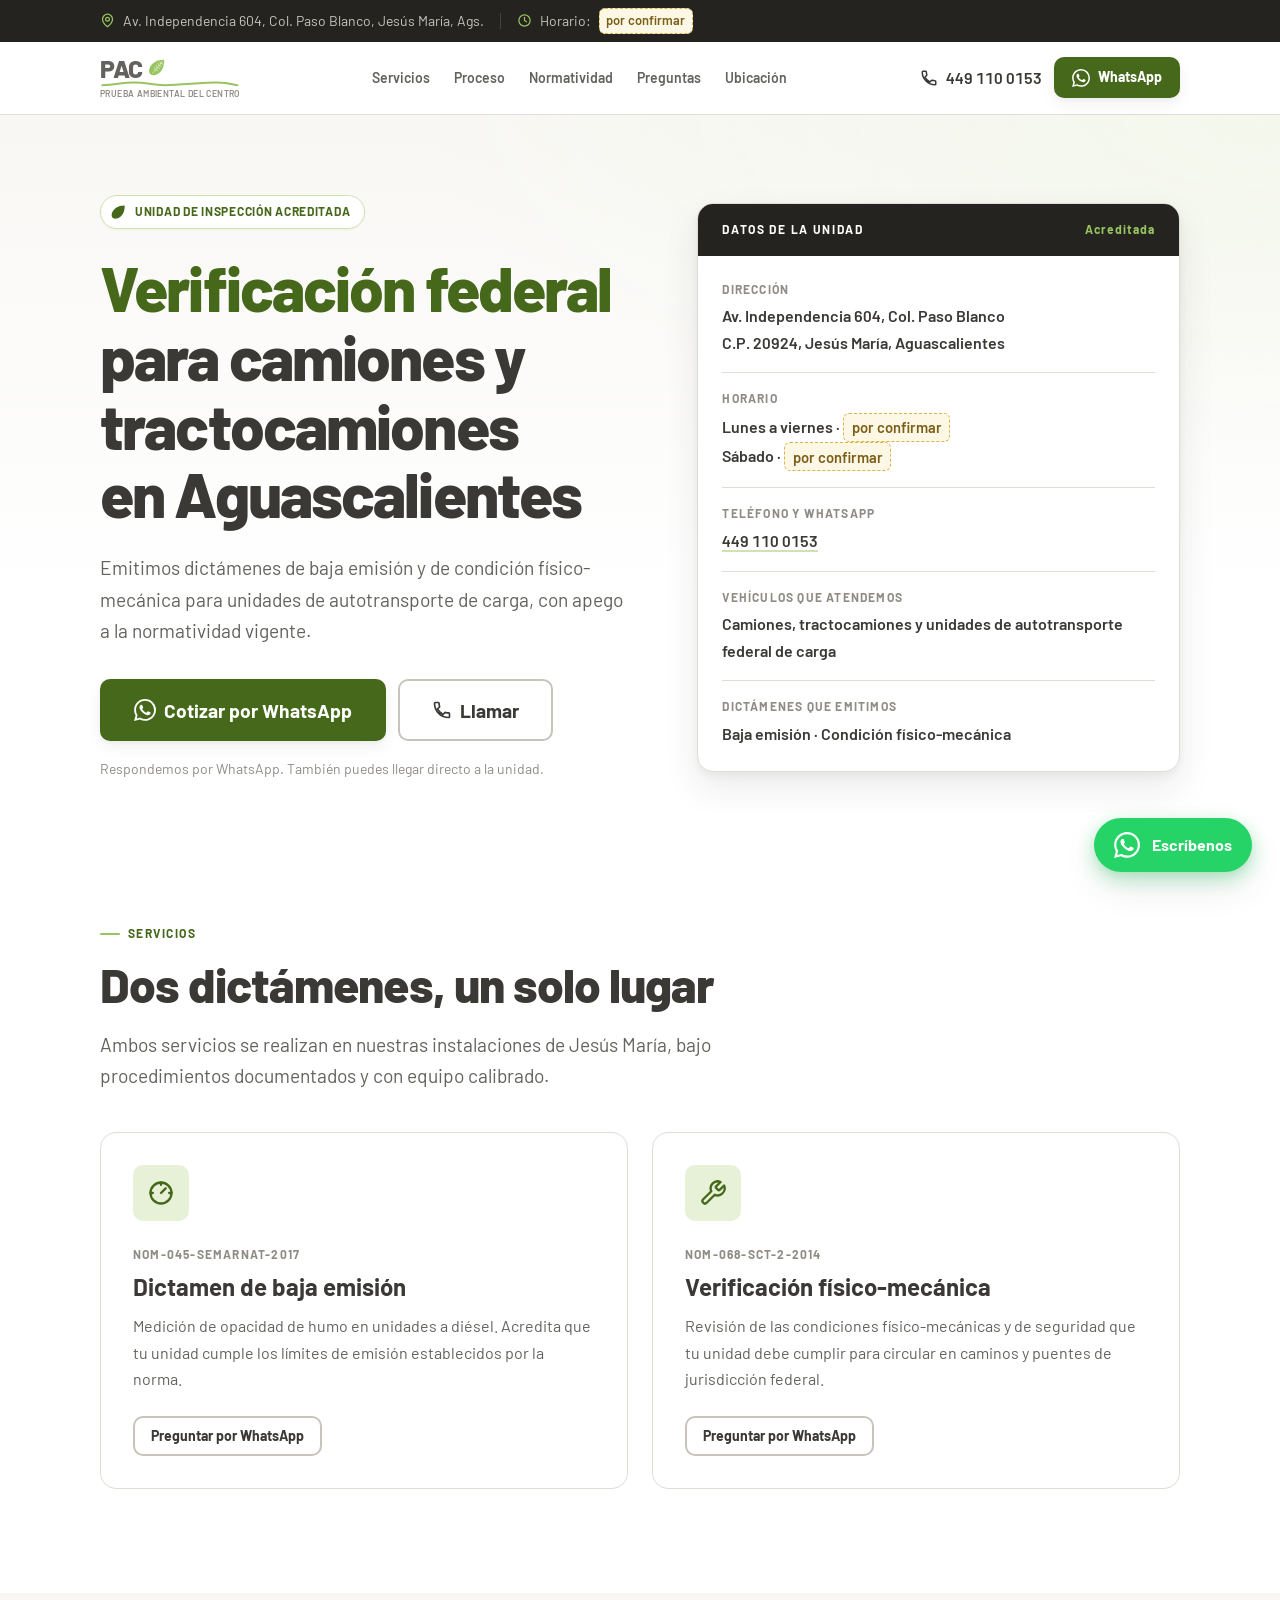
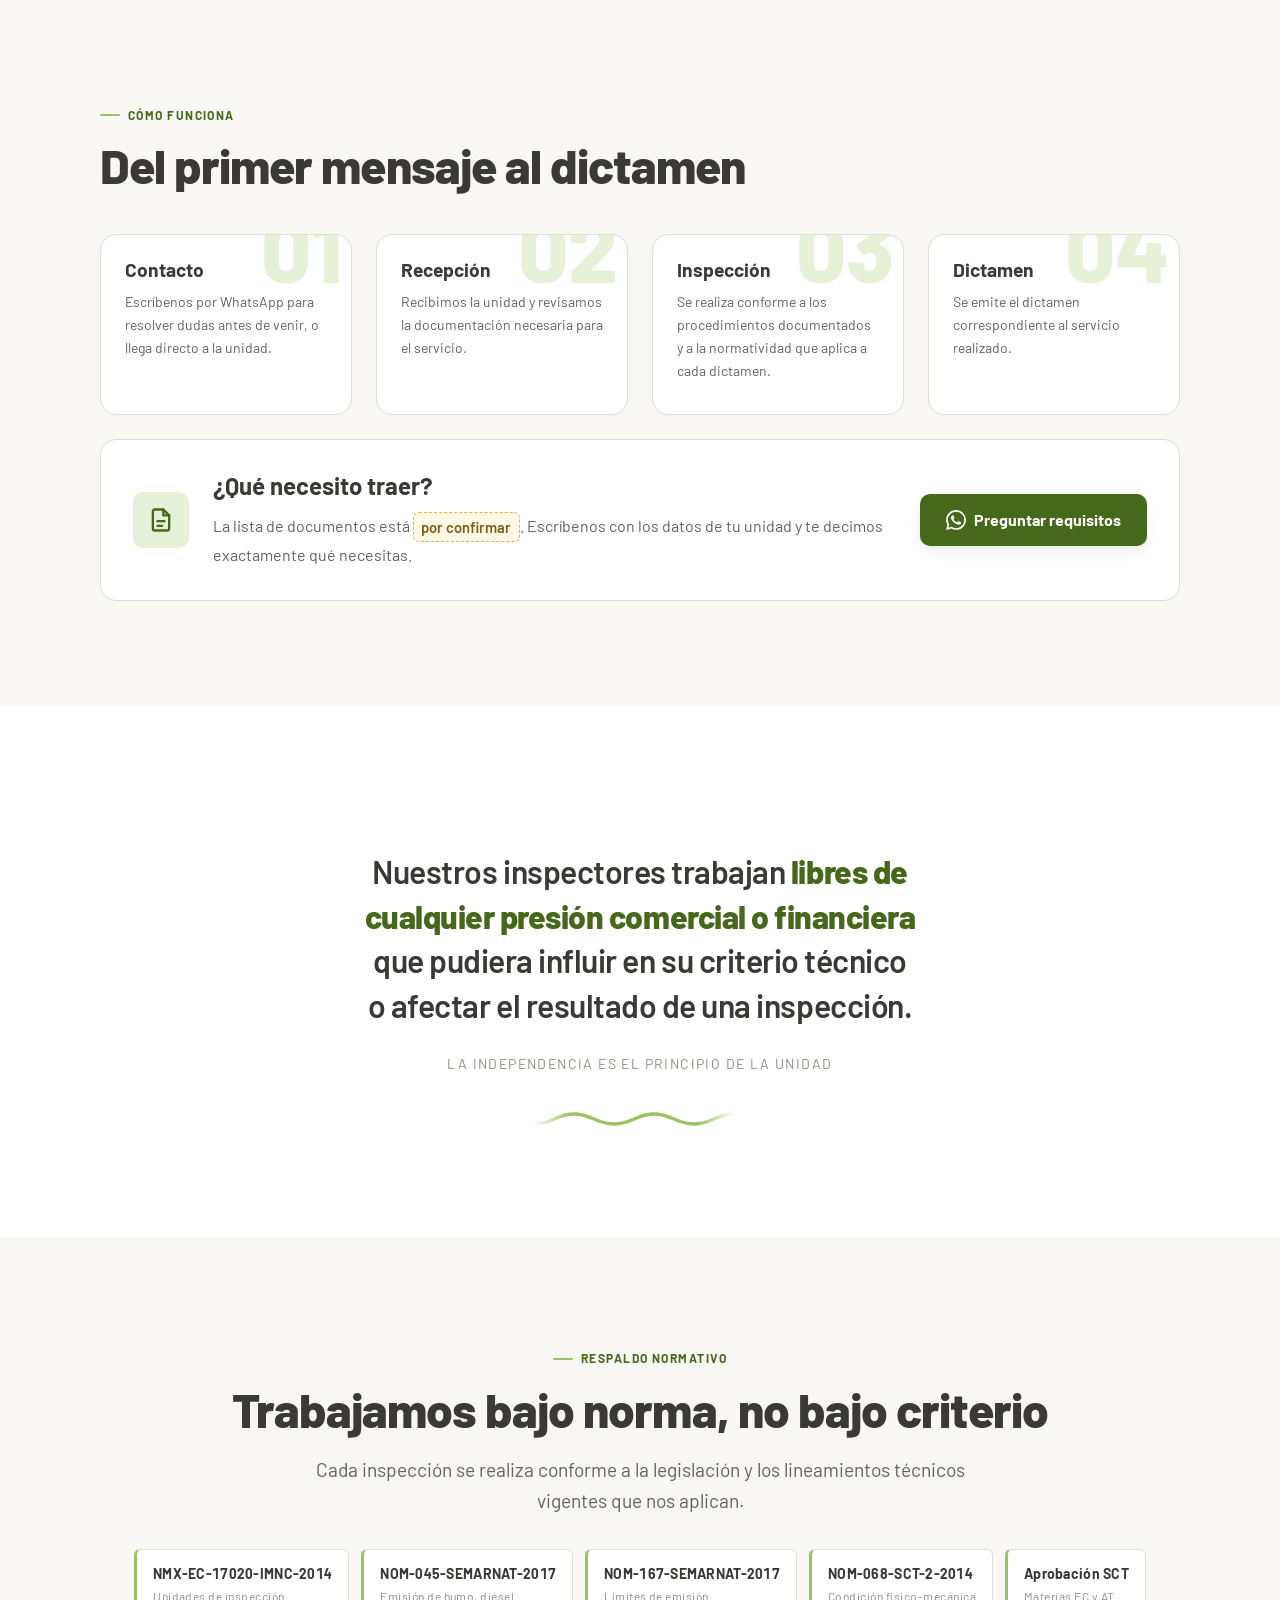
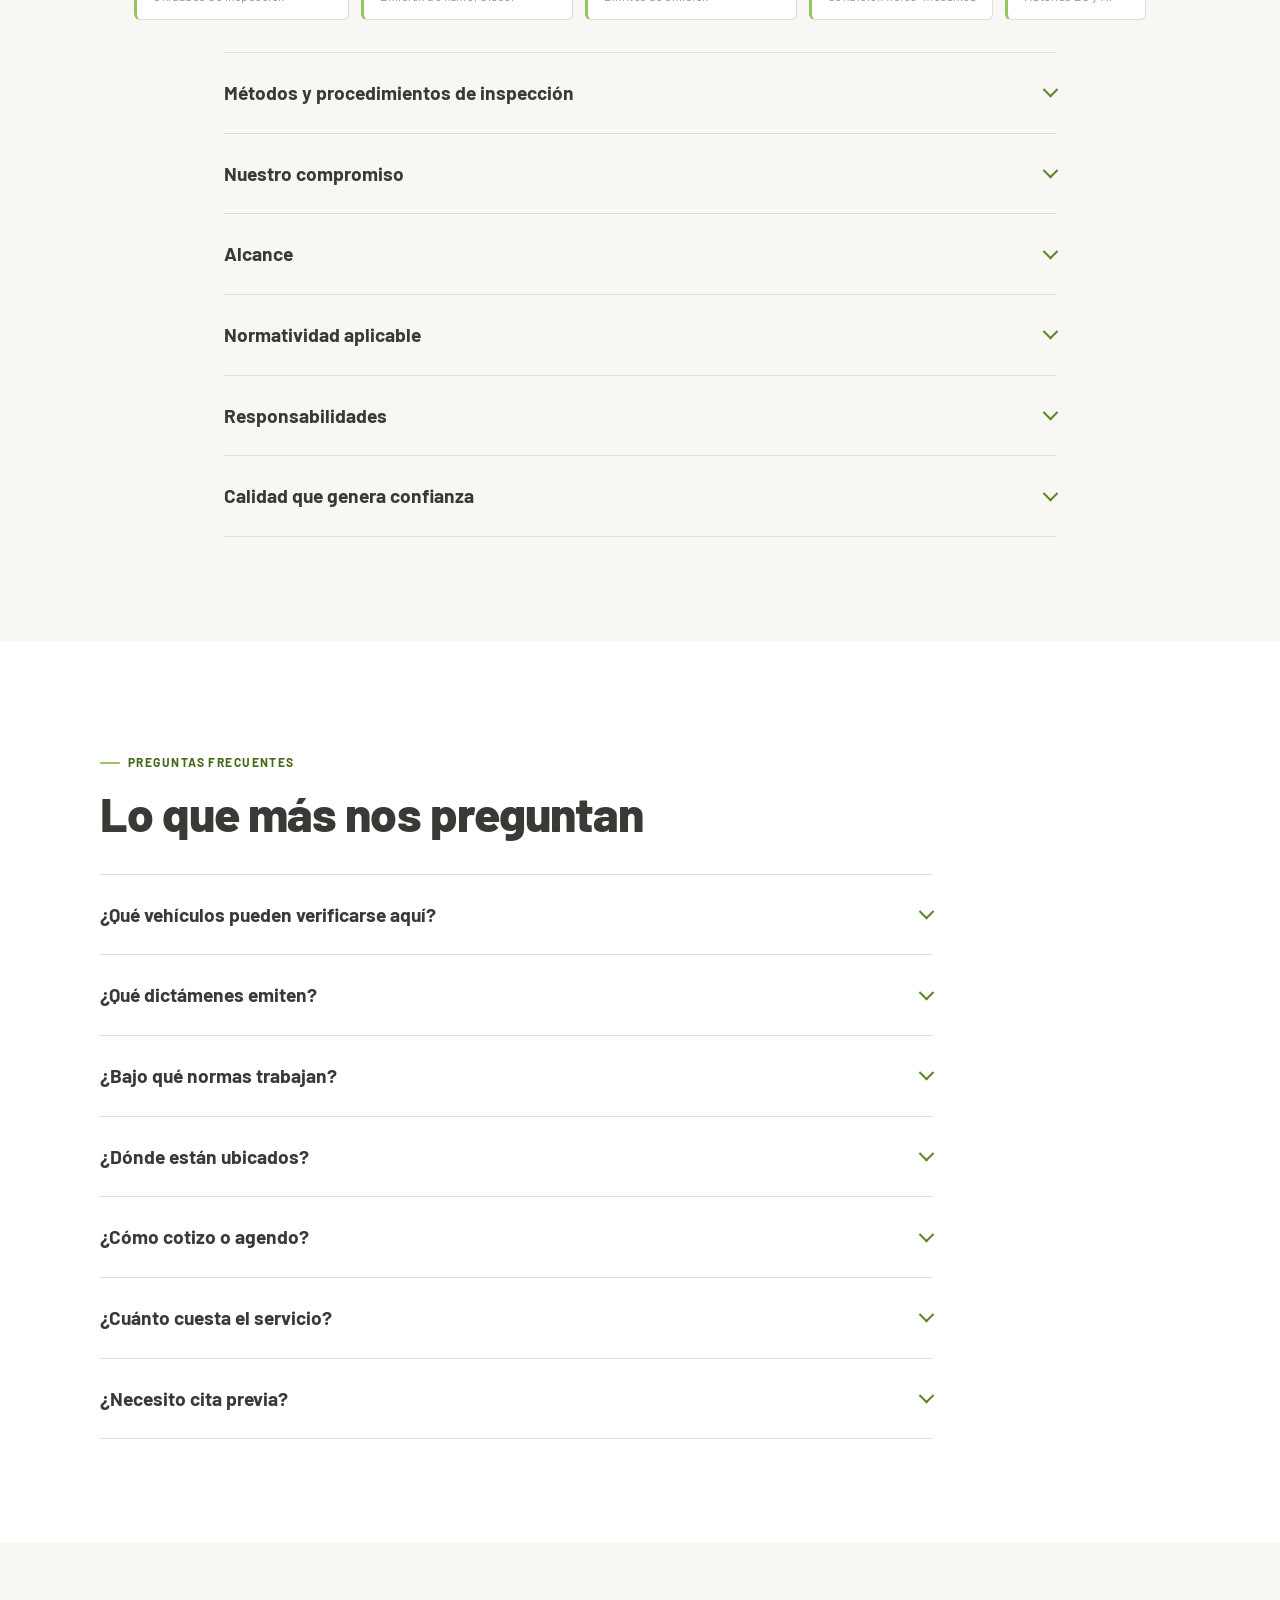
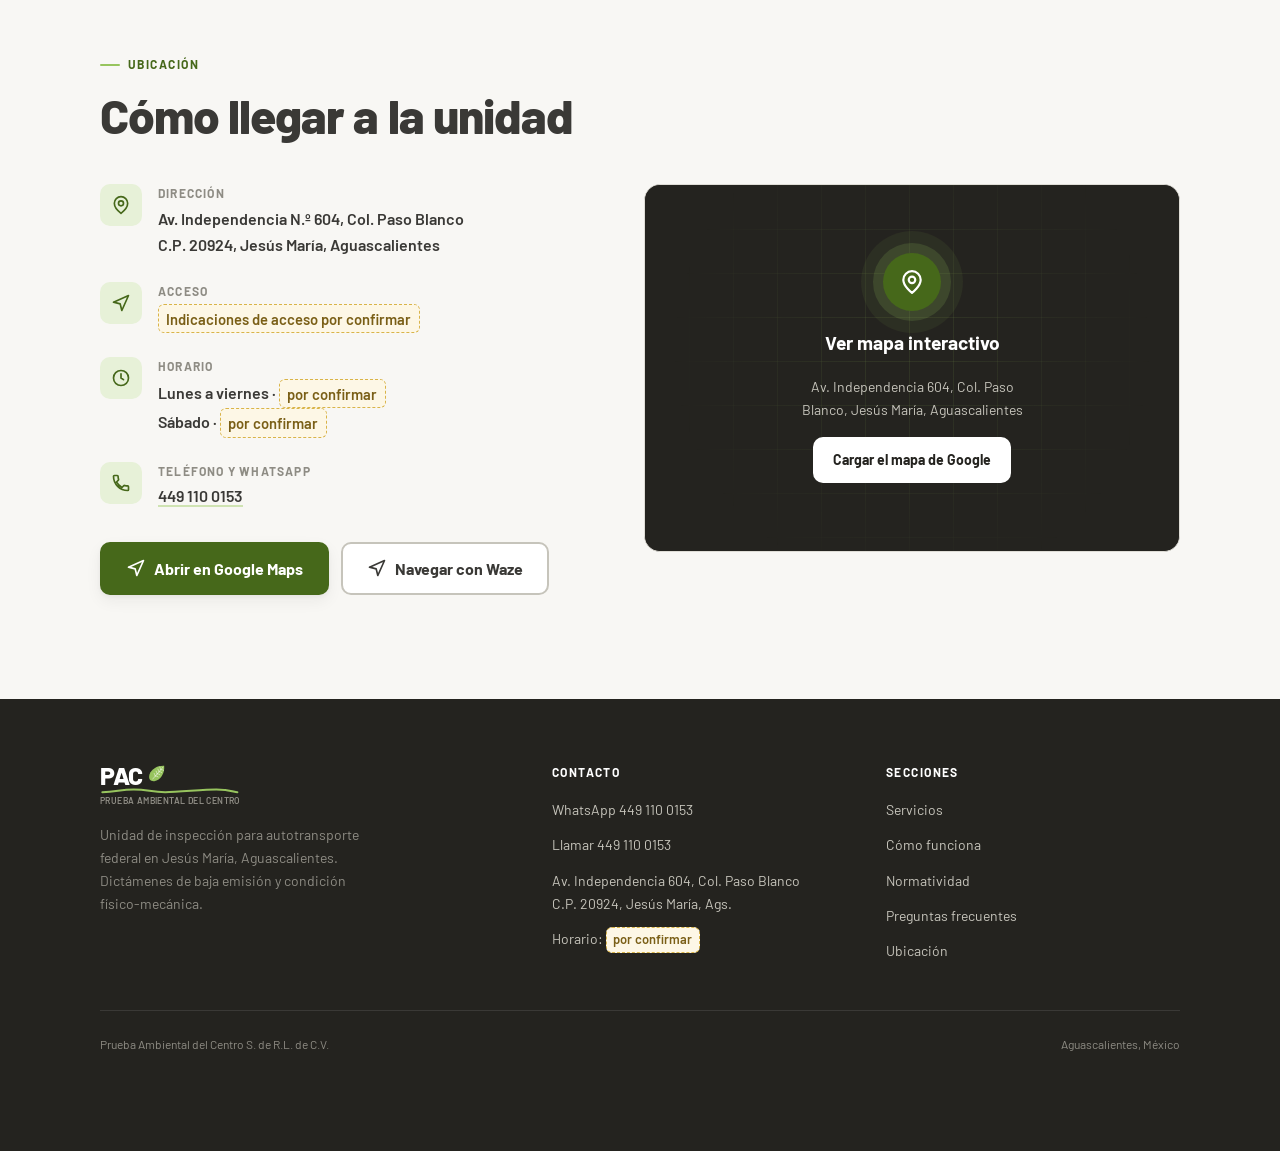
==== commit 32b4c24a: "upgrade&logo" ====
--- a/index.html
+++ b/index.html
@@ -28,6 +28,12 @@
 
 <meta name="theme-color" content="#46681A">
 <link rel="icon" href="assets/img/isotipo-pac.svg" type="image/svg+xml">
+
+<!-- Adelantamos la descarga de los dos pesos que se usan de inmediato (el texto
+     normal y el de los titulares) para que la página no cambie de fuente a media
+     carga. Los otros dos pesos se piden solos cuando hacen falta. -->
+<link rel="preload" href="assets/fonts/barlow-400.woff2" as="font" type="font/woff2" crossorigin>
+<link rel="preload" href="assets/fonts/barlow-800.woff2" as="font" type="font/woff2" crossorigin>
 
 <link rel="stylesheet" href="assets/css/tokens.css">
 <link rel="stylesheet" href="assets/css/styles.css">
@@ -135,6 +141,30 @@
         <svg width="18" height="18" aria-hidden="true"><use href="#i-wa"/></svg>
         WhatsApp
       </a>
+
+      <!-- Menú de secciones para móvil y tablet. En escritorio se oculta
+           porque ahí ya están los enlaces en la barra de navegación. -->
+      <details class="menu" data-menu>
+        <summary aria-label="Abrir menú de secciones">
+          <svg class="menu__abrir" width="22" height="22" viewBox="0 0 24 24" fill="none"
+               stroke="currentColor" stroke-width="2" stroke-linecap="round" aria-hidden="true">
+            <path d="M4 7h16M4 12h16M4 17h16"/>
+          </svg>
+          <svg class="menu__cerrar" width="22" height="22" viewBox="0 0 24 24" fill="none"
+               stroke="currentColor" stroke-width="2" stroke-linecap="round" aria-hidden="true">
+            <path d="M6 6l12 12M18 6L6 18"/>
+          </svg>
+        </summary>
+        <nav class="menu__panel" aria-label="Secciones del sitio">
+          <a href="#servicios">Servicios</a>
+          <a href="#proceso">Cómo funciona</a>
+          <a href="#normatividad">Normatividad</a>
+          <a href="#preguntas">Preguntas frecuentes</a>
+          <a href="#ubicacion">Ubicación y mapa</a>
+          <hr>
+          <a class="menu__tel" href="tel:+524491100153">Llamar 449 110 0153</a>
+        </nav>
+      </details>
     </div>
 
   </div>
--- a/assets/css/tokens.css
+++ b/assets/css/tokens.css
@@ -5,6 +5,50 @@
    Si quieres cambiar algo en TODO el sitio de un jalón, cámbialo aquí.
    No pongas colores "a mano" en styles.css — usa estas variables.
    ============================================================================= */
+
+/* -----------------------------------------------------------------------------
+   FUENTE — Barlow, servida desde el propio sitio
+   -----------------------------------------------------------------------------
+   Los archivos viven en assets/fonts/. NO se piden a Google: así el sitio carga
+   igual de rápido sin depender de un tercero, y no se manda la IP de cada
+   visitante a otro servidor.
+
+   Es una grotesca ligeramente redondeada, inspirada en señalética carretera.
+   Casa con el wordmark del logo y aterriza el mundo del transporte.
+
+   Solo está el subconjunto "latin", que cubre todo el español (acentos, ñ, ¿, ¡).
+   Son 4 archivos, ~89 KB en total.
+   font-display:swap = el texto se ve de inmediato con la fuente del sistema y
+   cambia a Barlow al terminar de cargar. Nunca hay texto invisible.
+   ----------------------------------------------------------------------------- */
+@font-face {
+  font-family: 'Barlow';
+  font-style: normal;
+  font-weight: 400;
+  font-display: swap;
+  src: url('../fonts/barlow-400.woff2') format('woff2');
+}
+@font-face {
+  font-family: 'Barlow';
+  font-style: normal;
+  font-weight: 600;
+  font-display: swap;
+  src: url('../fonts/barlow-600.woff2') format('woff2');
+}
+@font-face {
+  font-family: 'Barlow';
+  font-style: normal;
+  font-weight: 700;
+  font-display: swap;
+  src: url('../fonts/barlow-700.woff2') format('woff2');
+}
+@font-face {
+  font-family: 'Barlow';
+  font-style: normal;
+  font-weight: 800;
+  font-display: swap;
+  src: url('../fonts/barlow-800.woff2') format('woff2');
+}
 
 :root {
 
@@ -78,11 +122,11 @@
 
   /* ---------------------------------------------------------------------------
      5. TIPOGRAFÍA
-     Por ahora usamos la fuente del sistema (rápida, cero descargas).
-     PENDIENTE: cambiar a Barlow auto-alojada en /assets/fonts/ cuando la subamos.
+     Barlow es la fuente de la marca. Lo que va después son los respaldos que
+     usa el navegador mientras Barlow termina de cargar.
      --------------------------------------------------------------------------- */
-  --fuente: "Segoe UI Variable Display", "Segoe UI", system-ui, -apple-system,
-            "Helvetica Neue", Arial, sans-serif;
+  --fuente: "Barlow", "Segoe UI Variable Text", "Segoe UI", system-ui,
+            -apple-system, "Helvetica Neue", Arial, sans-serif;
 
   /* Escala fluida: crece sola entre móvil y escritorio, sin media queries. */
   --texto-xs:   0.75rem;                              /* 12px — etiquetas */
--- a/assets/css/styles.css
+++ b/assets/css/styles.css
@@ -548,6 +548,63 @@
 }
 .nav a:hover { color: var(--color-texto); }
 .nav a:hover::after { transform: scaleX(1); }
+
+/* ---------------------------------------------------------------------------
+   12b. MENÚ MÓVIL
+   Hecho con <details>/<summary>: abre y cierra sin JavaScript, se navega con
+   teclado y no necesita librerías. El JS solo agrega el detalle de cerrarlo
+   al elegir una opción o al tocar fuera.
+   --------------------------------------------------------------------------- */
+.menu { position: relative; }
+@media (min-width: 1040px) { .menu { display: none; } }
+
+.menu > summary {
+  display: grid;
+  place-items: center;
+  width: 42px;
+  height: 42px;
+  border: 1px solid var(--color-borde-fuerte);
+  border-radius: var(--radio-md);
+  color: var(--color-texto);
+  cursor: pointer;
+  list-style: none;
+  transition: border-color var(--transicion), color var(--transicion);
+}
+.menu > summary::-webkit-details-marker { display: none; }
+.menu > summary:hover { border-color: var(--verde-600); color: var(--verde-700); }
+
+/* Se cambia el ícono de "hamburguesa" a "cerrar" según esté abierto */
+.menu__abrir  { display: block; }
+.menu__cerrar { display: none; }
+.menu[open] > summary .menu__abrir  { display: none; }
+.menu[open] > summary .menu__cerrar { display: block; }
+
+.menu__panel {
+  position: absolute;
+  top: calc(100% + 12px);
+  right: 0;
+  z-index: 70;
+  min-width: 232px;
+  padding: var(--esp-2);
+  background: var(--blanco);
+  border: 1px solid var(--color-borde);
+  border-radius: var(--radio-lg);
+  box-shadow: var(--sombra-lg);
+}
+.menu__panel a {
+  display: block;
+  padding: 0.7rem 0.9rem;
+  border-radius: var(--radio-sm);
+  color: var(--color-texto);
+  font-weight: var(--peso-medio);
+  text-decoration: none;
+  transition: background var(--transicion), color var(--transicion);
+}
+.menu__panel a:hover { background: var(--verde-50); color: var(--verde-700); }
+
+/* Separador antes del teléfono, que es acción y no navegación */
+.menu__panel hr { margin: var(--esp-2) 0; border: 0; border-top: 1px solid var(--color-borde); }
+.menu__panel .menu__tel { color: var(--verde-700); font-weight: var(--peso-bold); font-variant-numeric: tabular-nums; }
 
 /* ---------------------------------------------------------------------------
    13. PROCESO — pasos numerados
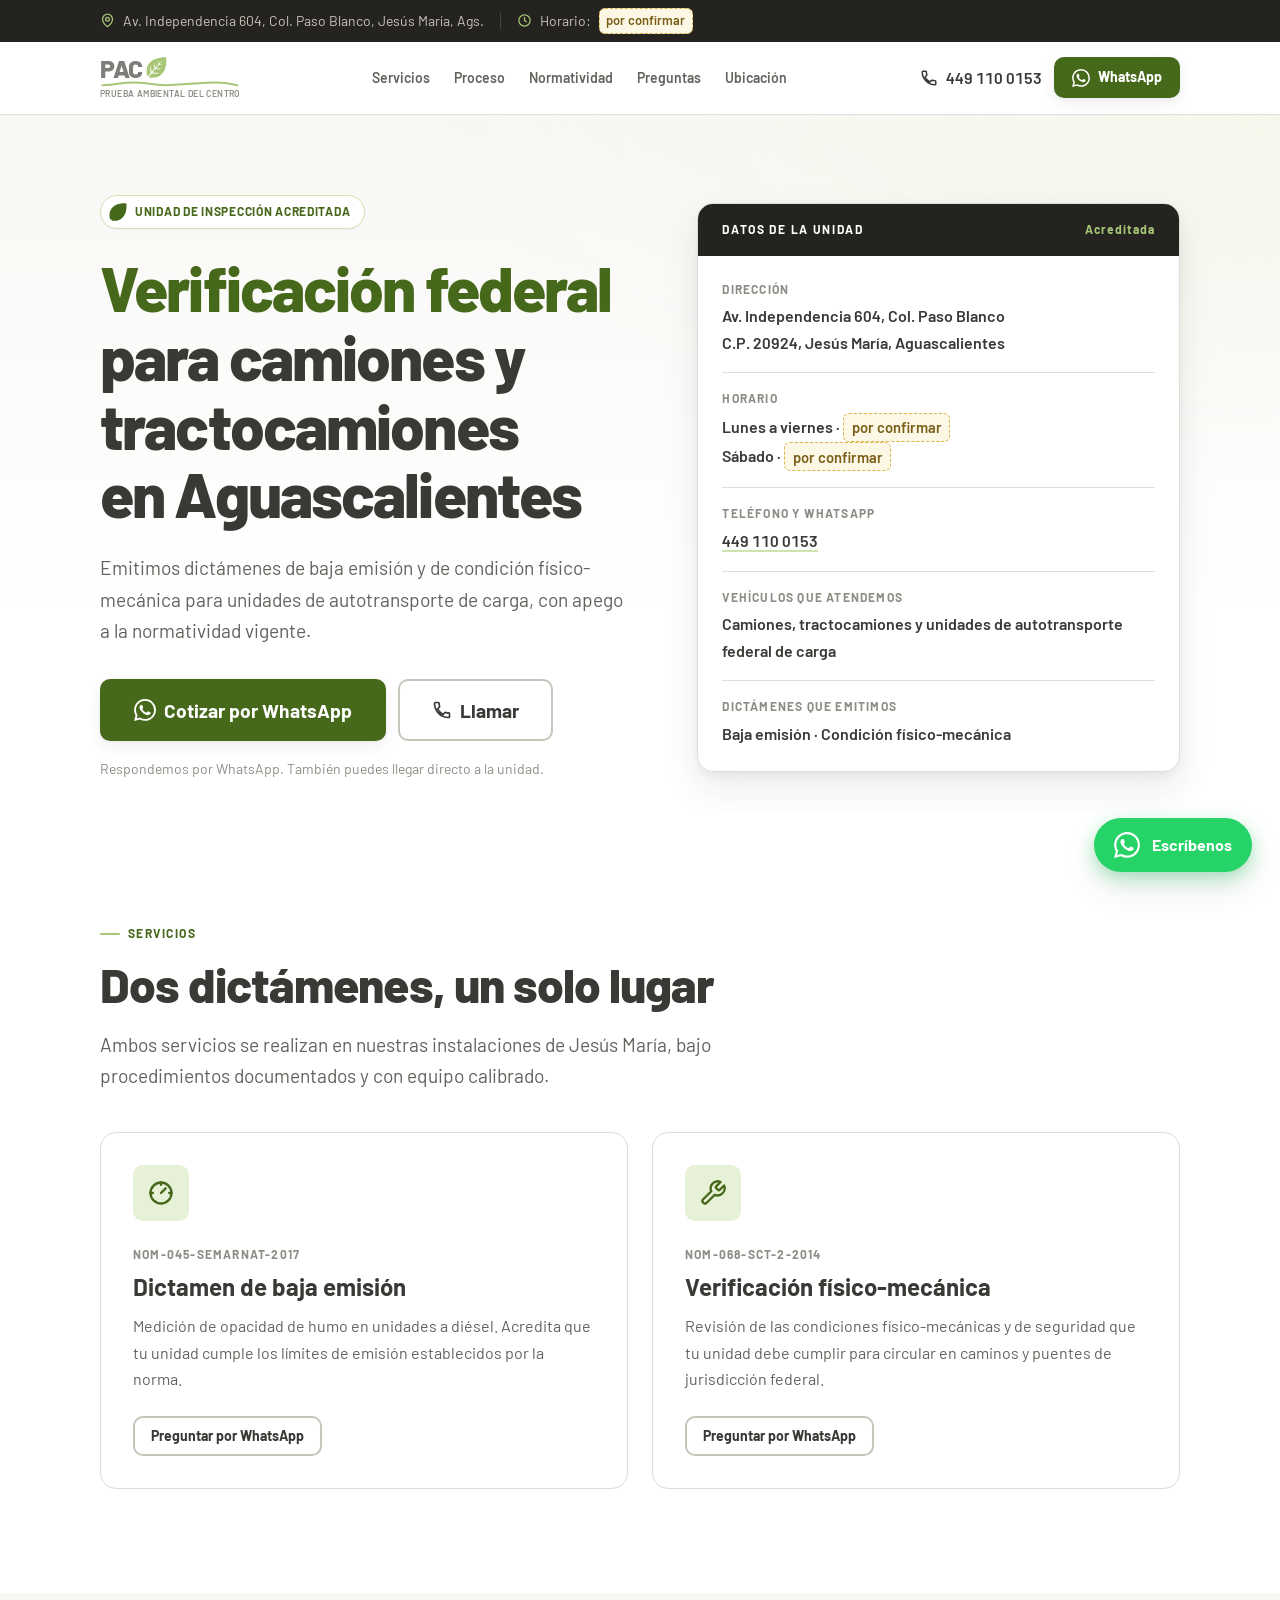
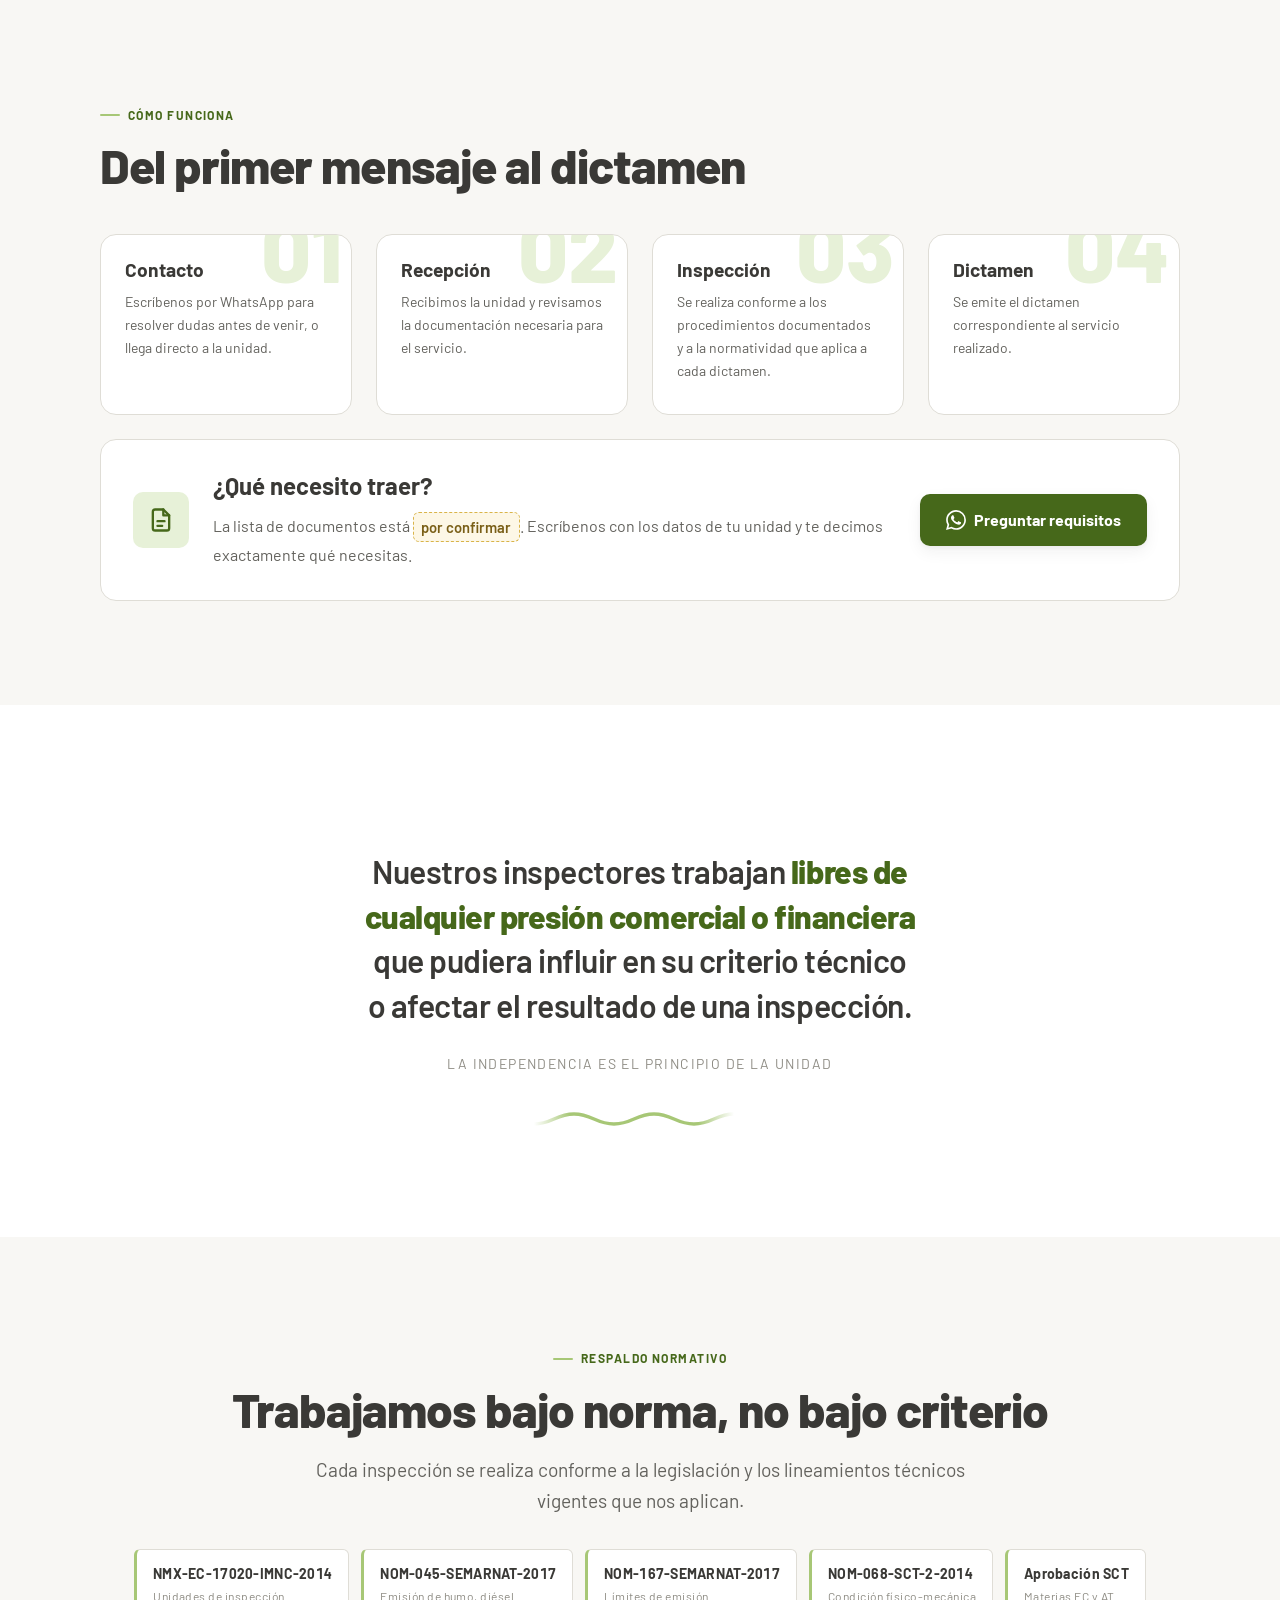
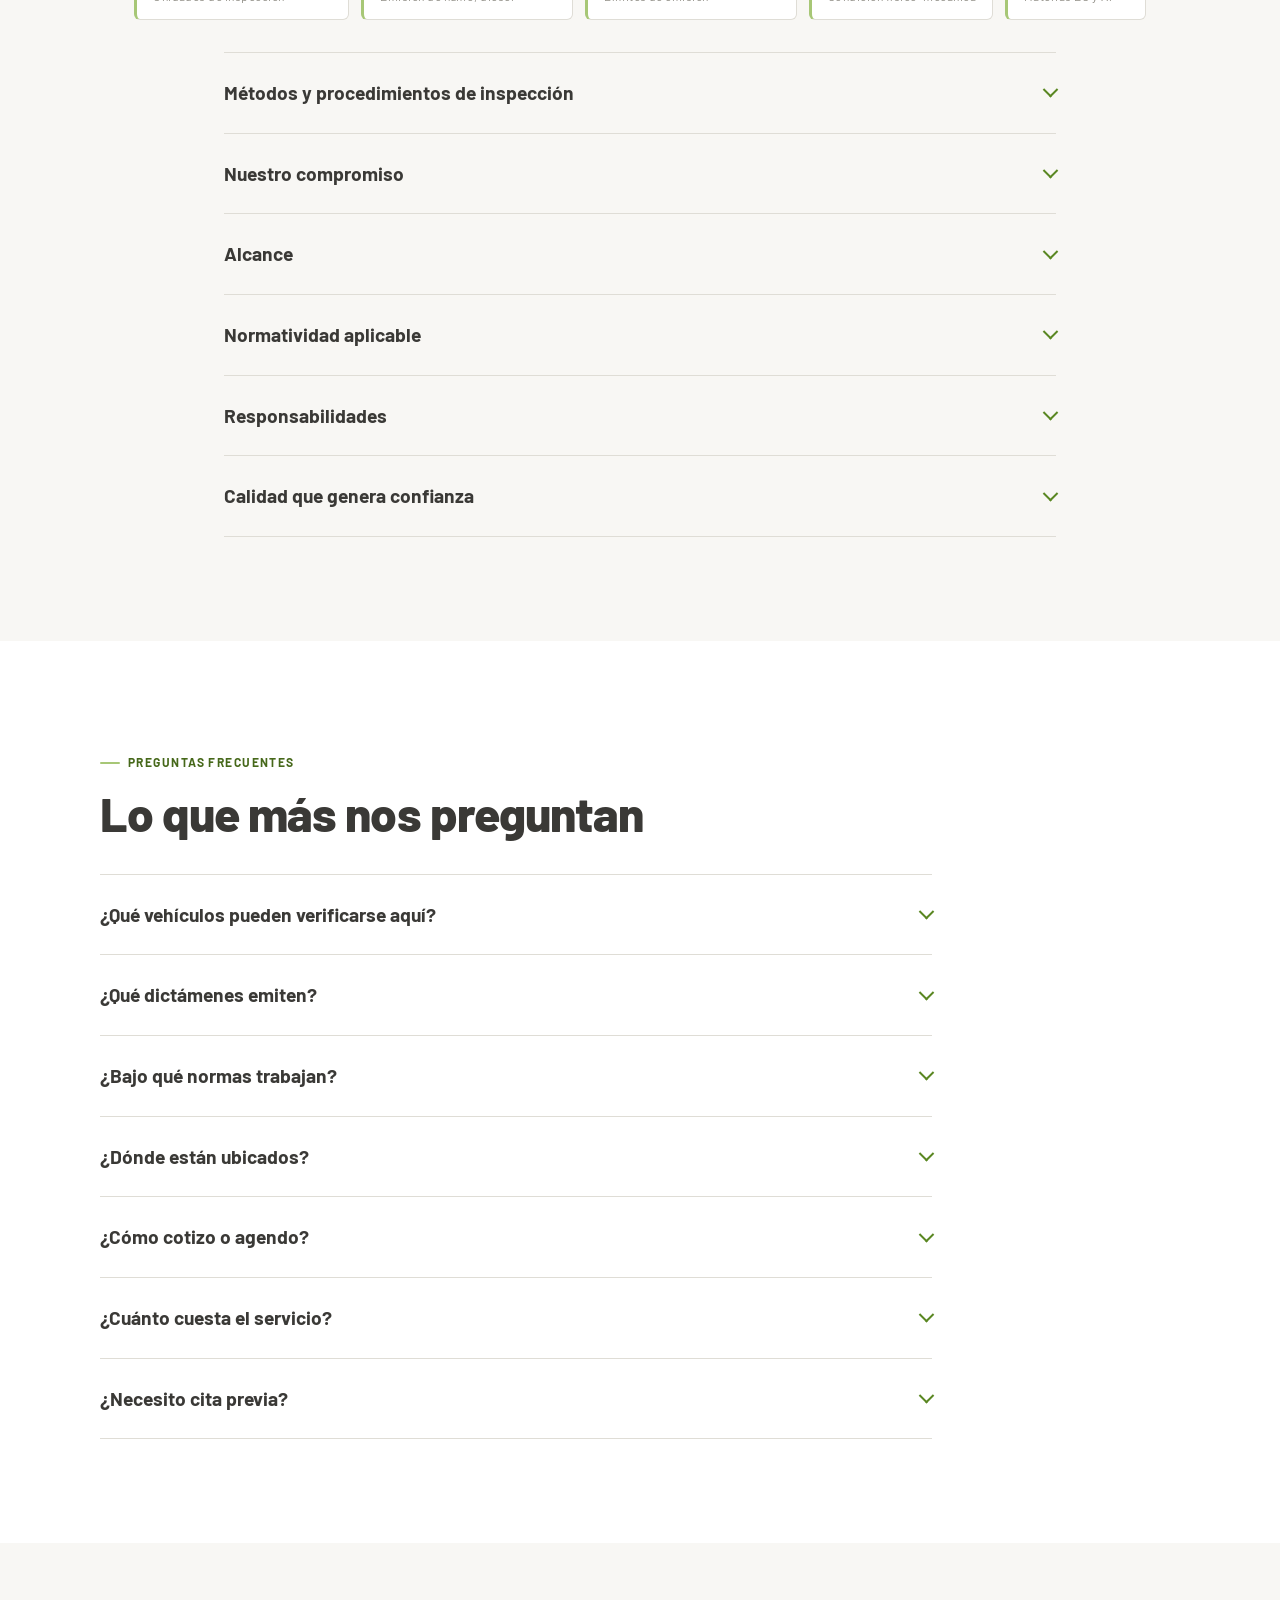
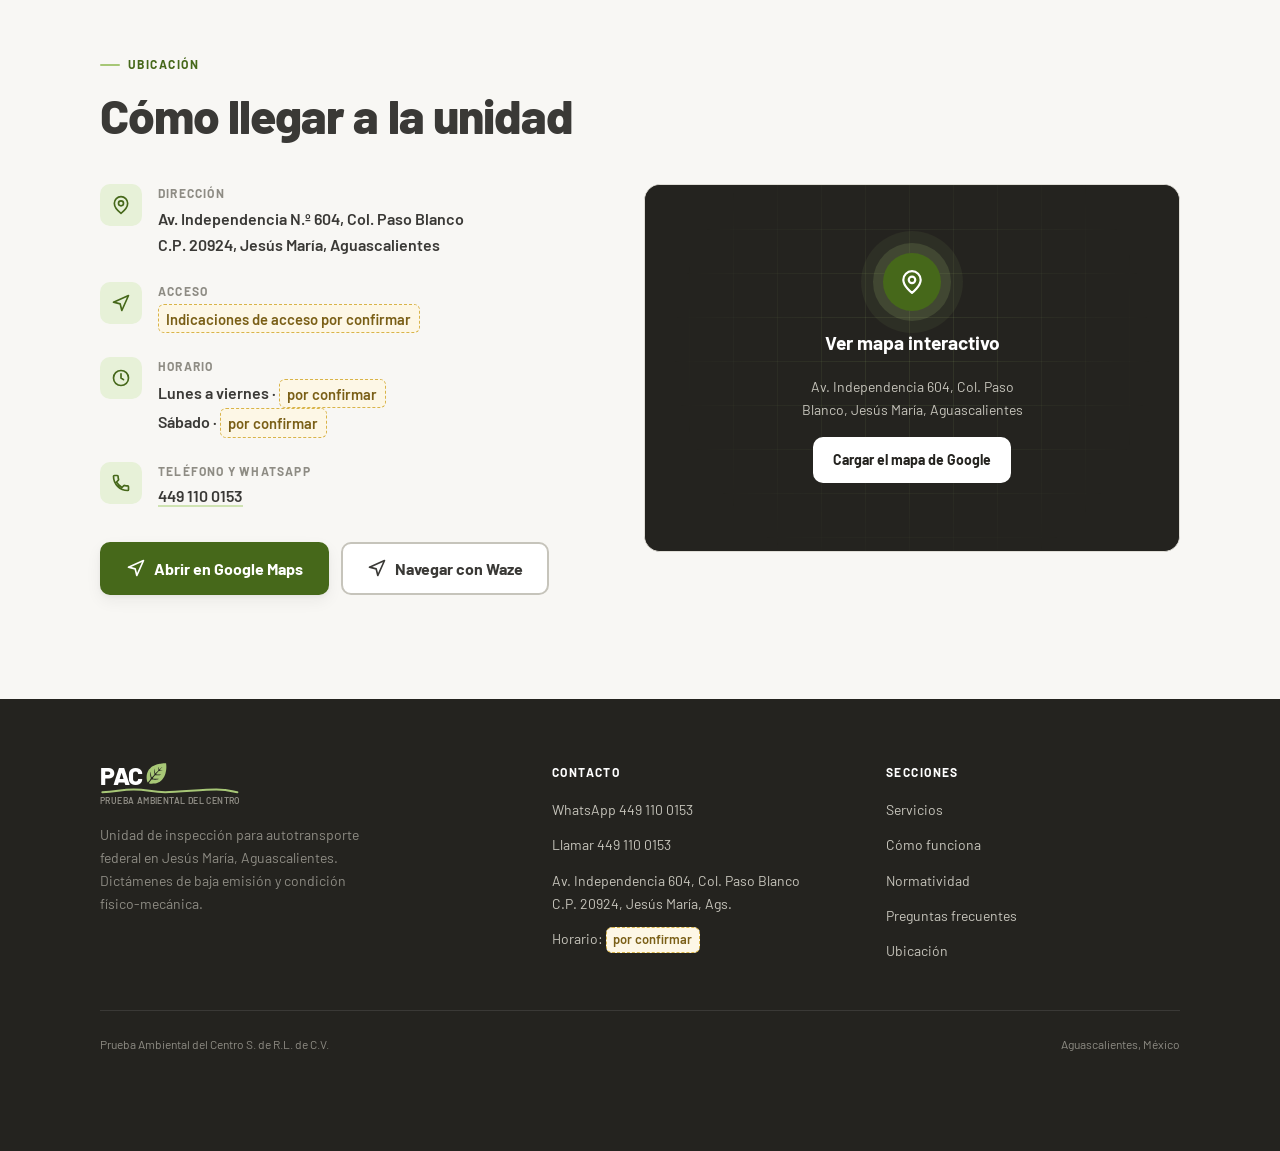
==== commit a9b44f70: "logo/404/favicon" ====
--- a/index.html
+++ b/index.html
@@ -22,12 +22,28 @@
 <meta property="og:title" content="Verificación federal de camiones en Aguascalientes | PAC">
 <meta property="og:description" content="Dictamen de baja emisión y verificación físico-mecánica para autotransporte de carga. Jesús María, Aguascalientes.">
 <meta property="og:url" content="https://EJEMPLO.mx/">
-<!-- PENDIENTE: crear og-pac.jpg de 1200x630 px -->
-<meta property="og:image" content="https://EJEMPLO.mx/assets/img/og-pac.jpg">
+<!-- La tarjeta que se ve al pegar el link en WhatsApp o Facebook.
+     Se genera desde og-plantilla.html (ahí está el cómo). -->
+<meta property="og:image" content="https://EJEMPLO.mx/assets/img/og-pac.png">
+<meta property="og:image:width" content="1200">
+<meta property="og:image:height" content="630">
+<meta property="og:image:alt" content="PAC — Prueba Ambiental del Centro. Verificación federal de camiones y tractocamiones en Jesús María, Aguascalientes.">
 <meta name="twitter:card" content="summary_large_image">
 
+<!-- ===========================================================================
+     ÍCONOS DEL SITIO
+     Se generan con el script del README a partir de la hoja del logo.
+     - favicon.svg  → navegadores modernos (se ve nítido en cualquier tamaño)
+     - favicon.ico  → navegadores viejos. Va en la raíz porque muchos lo piden
+                      solos a /favicon.ico aunque no esté declarado aquí.
+     - apple-touch  → cuando alguien guarda el sitio en la pantalla de un iPhone
+     - manifest     → lo mismo en Android, y de paso el color de la barra
+     =========================================================================== -->
 <meta name="theme-color" content="#46681A">
-<link rel="icon" href="assets/img/isotipo-pac.svg" type="image/svg+xml">
+<link rel="icon" href="assets/img/favicon.svg" type="image/svg+xml">
+<link rel="icon" href="assets/img/favicon-32.png" sizes="32x32" type="image/png">
+<link rel="apple-touch-icon" href="assets/img/apple-touch-icon.png">
+<link rel="manifest" href="site.webmanifest">
 
 <!-- Adelantamos la descarga de los dos pesos que se usan de inmediato (el texto
      normal y el de los titulares) para que la página no cambie de fuente a media
@@ -71,8 +87,11 @@
   <symbol id="i-ruta" viewBox="0 0 24 24" fill="none" stroke="currentColor" stroke-width="2" stroke-linecap="round" stroke-linejoin="round">
     <path d="M3 11l18-8-8 18-2-8-8-2Z"/>
   </symbol>
+  <!-- La hoja del logo, maciza y sin nervaduras. Es la misma silueta que
+       assets/img/isotipo-pac.svg (mismo viewBox, se pueden intercambiar), pero
+       a 16-21 px las nervaduras se cierran y ensucian: aquí va la versión sólida. -->
   <symbol id="i-hoja" viewBox="0 0 120 120" fill="currentColor">
-    <path d="M104 16C66 14 30 34 20 66c-8 26 6 40 28 38 34-4 60-44 56-88Z"/>
+    <path d="M97.4 2.1C101.5 2.2 111.6 0.4 114.8 2.5C117.9 4.6 116.2 9.7 116.4 14.7C116.7 19.7 116.6 29 116.4 32.4C116.3 35.7 115.8 33 115.6 34.9C115.3 36.8 115.6 40.3 115.1 43.8C114.6 47.3 113.9 51.6 112.6 56.2C111.4 60.8 109.2 67.1 107.6 71.3C105.9 75.5 104.2 78.4 102.5 81.4C100.8 84.4 99.7 86.2 97.5 89.1C95.2 92 91.5 96.1 88.9 98.8C86.2 101.4 84.9 102.7 81.4 105C77.9 107.3 72 110.6 67.8 112.5C63.6 114.3 60.4 115.4 56.5 116.3C52.5 117.2 49.6 117.8 43.9 118C38.1 118.2 26 117.9 21.9 117.6C17.7 117.4 19.8 117 19 116.5C18.2 116.1 17.6 115.8 17.3 114.8C16.9 113.8 18 111.3 16.6 110.5C15.2 109.7 10.6 111.3 8.9 110.2C7.1 109 7 107 6.2 103.6C5.3 100.2 4.1 95 3.6 89.7C3.2 84.3 3.2 76.7 3.6 71.5C4 66.4 5.3 62 6.1 58.8C6.9 55.6 7.1 55.5 8.6 52.3C10.1 49.2 13.2 43 14.9 40C16.6 37.1 16.8 36.9 18.9 34.7C20.9 32.4 24.5 28.8 26.9 26.6C29.3 24.4 31.3 22.9 33.4 21.3C35.6 19.8 37.1 18.7 39.9 17.2C42.6 15.8 46 14 49.9 12.4C53.9 10.8 59.6 8.7 63.6 7.4C67.5 6.2 69.3 5.7 73.7 4.9C78.2 4 86.2 2.8 90.1 2.4C94.1 1.9 93.2 2.1 97.4 2.1Z"/>
   </symbol>
 </svg>
 
@@ -755,7 +774,7 @@
   "description": "Unidad de inspección para autotransporte federal. Dictamen de baja emisión y verificación físico-mecánica de camiones y tractocamiones en Aguascalientes.",
   "url": "https://EJEMPLO.mx/",
   "telephone": "+52-449-110-0153",
-  "image": "https://EJEMPLO.mx/assets/img/og-pac.jpg",
+  "image": "https://EJEMPLO.mx/assets/img/og-pac.png",
   "address": {
     "@type": "PostalAddress",
     "streetAddress": "Av. Independencia 604, Col. Paso Blanco",
--- a/assets/css/tokens.css
+++ b/assets/css/tokens.css
@@ -53,22 +53,33 @@
 :root {
 
   /* ---------------------------------------------------------------------------
-     1. COLORES DE MARCA — leídos del logo
-     --------------------------------------------------------------------------- */
-  --pac-verde-logo: #97C45E;  /* hoja + onda del logo. Rellenos y acentos. */
-  --pac-gris-logo:  #63625D;  /* gris del wordmark "PAC" */
+     1. COLORES DE MARCA — medidos sobre el logo oficial
+
+     No están puestos a ojo: salen de muestrear assets/img/logo-pac.png por
+     dentro de cada zona (ignorando los bordes, que están mezclados con el
+     fondo). El verde coincide en la hoja y en la onda, así que es un solo
+     color de marca y no dos.
+
+     Ojo con una cosa: el archivo del cliente es un PNG con algo de ruido de
+     compresión y el fondo no es blanco puro, sino un blanco roto. Los valores
+     pueden estar corridos un 1-2 %. Si algún día llega el vectorial original,
+     vale la pena volver a medir.
+     --------------------------------------------------------------------------- */
+  --pac-verde-logo: #A7C776;  /* hoja + onda del logo. Rellenos y acentos. */
+  --pac-gris-logo:  #7D7E79;  /* gris del wordmark "PAC" */
 
   /* ---------------------------------------------------------------------------
      2. ESCALA DE VERDE — mismo tono de la hoja (hue 86°), distintas luminosidades
 
      IMPORTANTE: el verde del logo (--verde-300) es demasiado claro para poner
-     texto blanco encima — da 2:1 de contraste y es ilegible. Por eso existe la
-     escala: el logo usa el 300, los botones usan el 700.
+     texto blanco encima — da 1.9:1 de contraste y es ilegible. Por eso existe
+     la escala: el logo usa el 300, los botones usan el 700.
+     El 300 sí sirve como texto sobre fondo oscuro (8.3:1 sobre --gris-900).
      --------------------------------------------------------------------------- */
   --verde-50:  #F4F8EC;   /* fondo muy suave */
   --verde-100: #E7F1D8;   /* fondo de tarjetas / badges */
   --verde-200: #CFE3B2;   /* bordes suaves */
-  --verde-300: #97C45E;   /* = el verde del logo. Íconos, hoja, onda. */
+  --verde-300: #A7C776;   /* = el verde del logo. Íconos, hoja, onda. */
   --verde-600: #5A8722;   /* 4.3:1 — solo texto grande o íconos */
   --verde-700: #46681A;   /* 6.4:1 — ✅ botones y texto verde sobre blanco */
   --verde-900: #2C4110;   /* hover de botones, fondos oscuros */
@@ -77,13 +88,17 @@
      3. ESCALA DE GRIS CÁLIDO — derivada del gris del wordmark
      Es gris cálido, no neutro. Eso mantiene el sitio cerca del logo y evita
      que se sienta frío/corporativo genérico.
+
+     El gris exacto del logo (#7D7E79) solo llega a 4.1:1 sobre blanco, o sea
+     que no alcanza para texto normal. Por eso el texto usa el 600, que es el
+     mismo tono un par de pasos más oscuro. El logo sí se dibuja con el suyo.
      --------------------------------------------------------------------------- */
   --gris-50:  #F8F7F4;
   --gris-100: #F0EFEA;
   --gris-200: #DFDDD6;
   --gris-300: #C6C4BB;
   --gris-500: #8E8C84;
-  --gris-600: #63625D;    /* = gris del logo. 6.1:1 — texto secundario */
+  --gris-600: #63625D;    /* 6.1:1 — texto secundario */
   --gris-800: #3A3936;    /* 11.5:1 — texto principal */
   --gris-900: #24231F;    /* footer, fondos oscuros */
 
--- a/assets/css/styles.css
+++ b/assets/css/styles.css
@@ -812,14 +812,17 @@
   text-align: center;
   cursor: pointer;
 }
-/* Cuadrícula tenue de fondo: sugiere un plano sin fingir un mapa real */
+/* Cuadrícula tenue de fondo: sugiere un plano sin fingir un mapa real.
+   Va en rgba() a mano porque necesita transparencia: es el verde del logo
+   (--pac-verde-logo, #A7C776) en sus componentes R,G,B. Si cambia ese token,
+   cambia también estos tres números y los del .mapa__pin de aquí abajo. */
 .mapa__facade::before {
   content: "";
   position: absolute;
   inset: 0;
   background-image:
-    linear-gradient(rgba(151, 196, 94, 0.10) 1px, transparent 1px),
-    linear-gradient(90deg, rgba(151, 196, 94, 0.10) 1px, transparent 1px);
+    linear-gradient(rgba(167, 199, 118, 0.10) 1px, transparent 1px),
+    linear-gradient(90deg, rgba(167, 199, 118, 0.10) 1px, transparent 1px);
   background-size: 44px 44px;
   mask-image: radial-gradient(circle at 50% 45%, #000 15%, transparent 72%);
 }
@@ -830,7 +833,7 @@
   width: 58px; height: 58px;
   background: var(--verde-700);
   border-radius: var(--radio-full);
-  box-shadow: 0 0 0 10px rgba(151, 196, 94, 0.16), 0 0 0 22px rgba(151, 196, 94, 0.07);
+  box-shadow: 0 0 0 10px rgba(167, 199, 118, 0.16), 0 0 0 22px rgba(167, 199, 118, 0.07);
 }
 .mapa__pin svg { width: 26px; height: 26px; color: var(--blanco); }
 
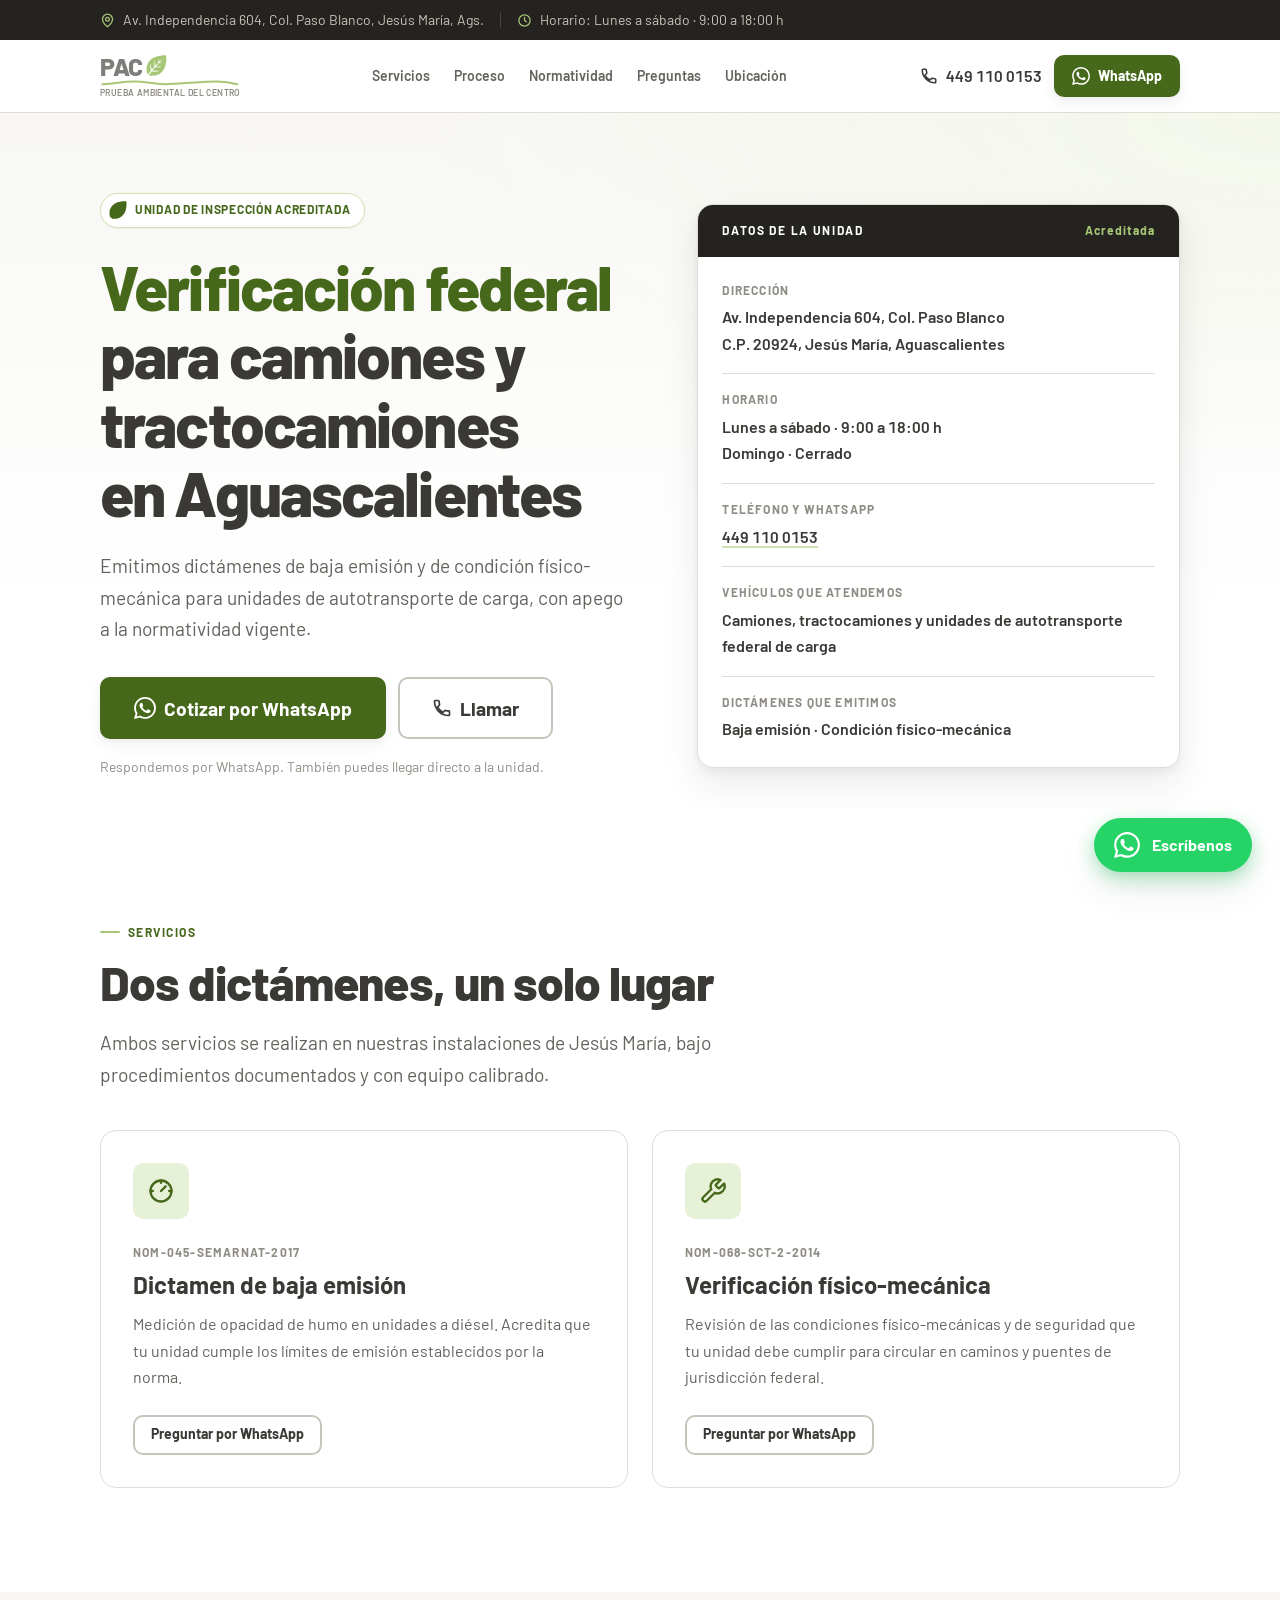
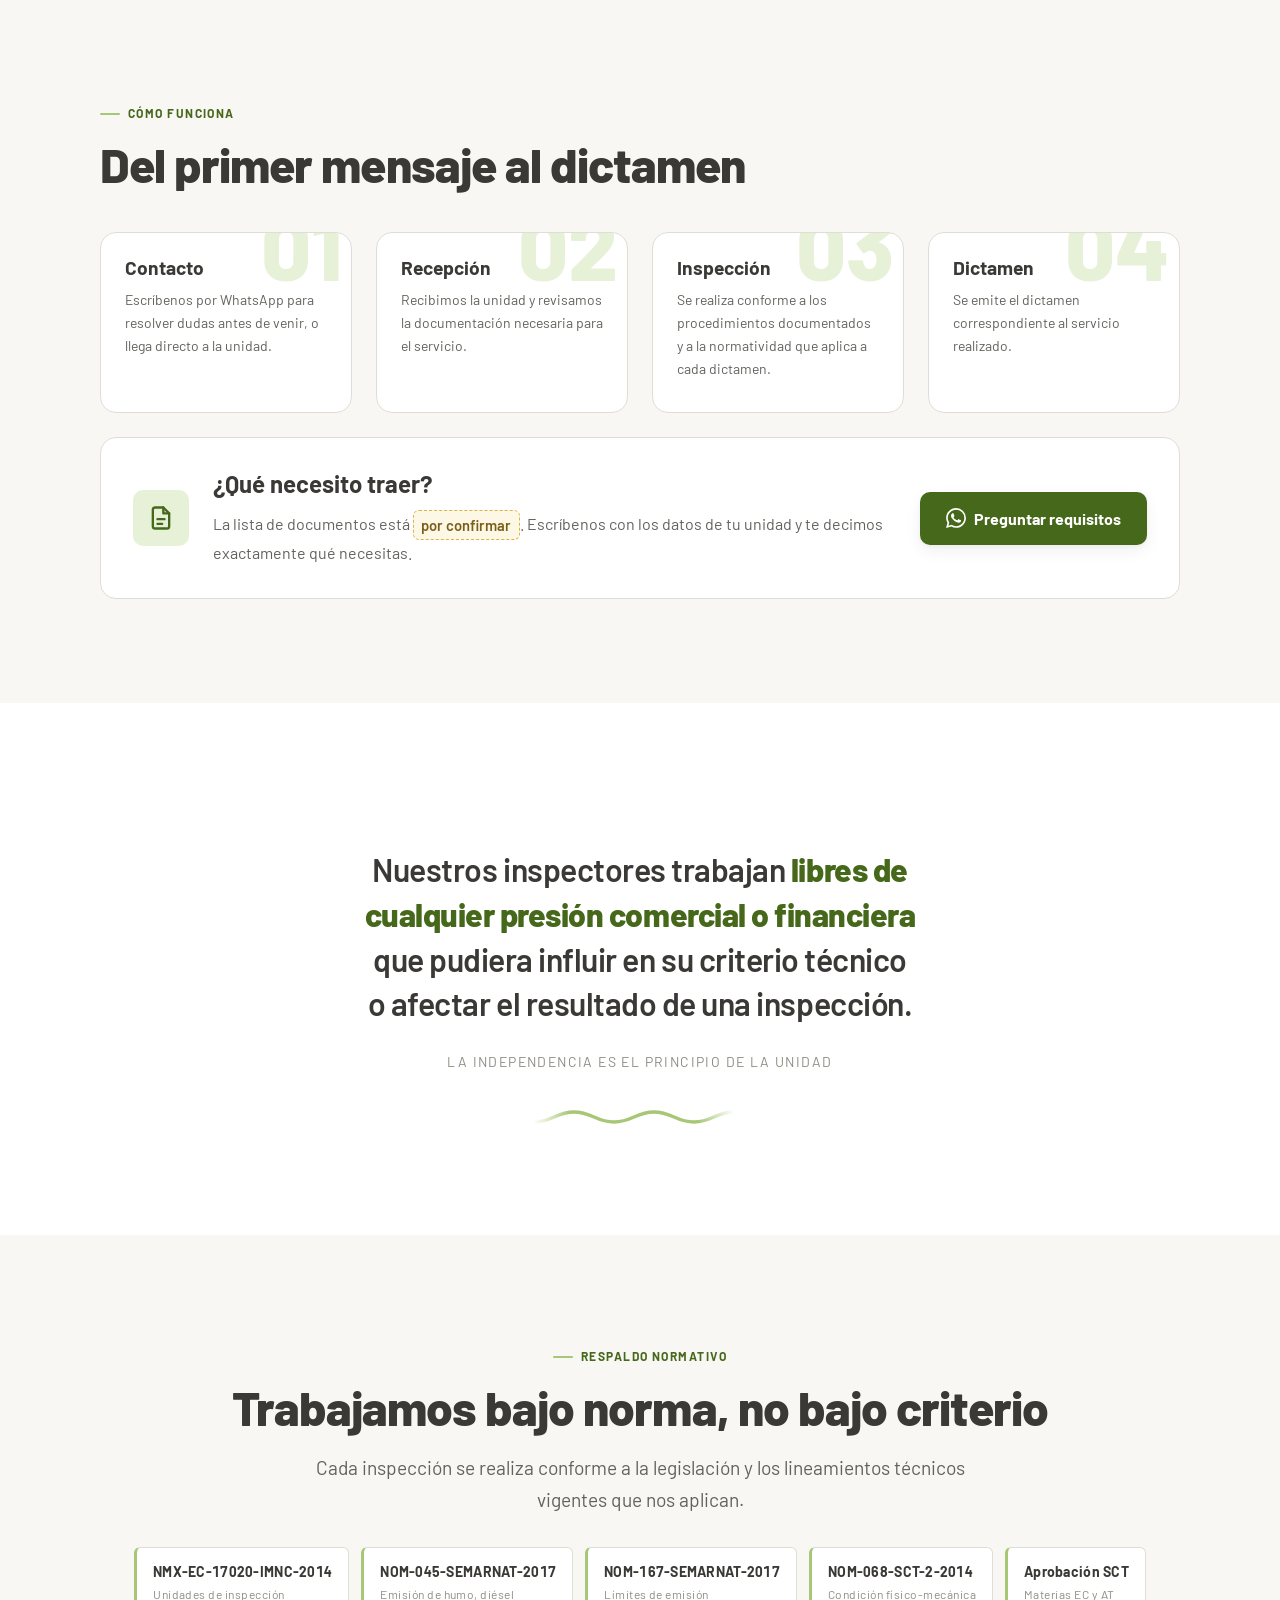
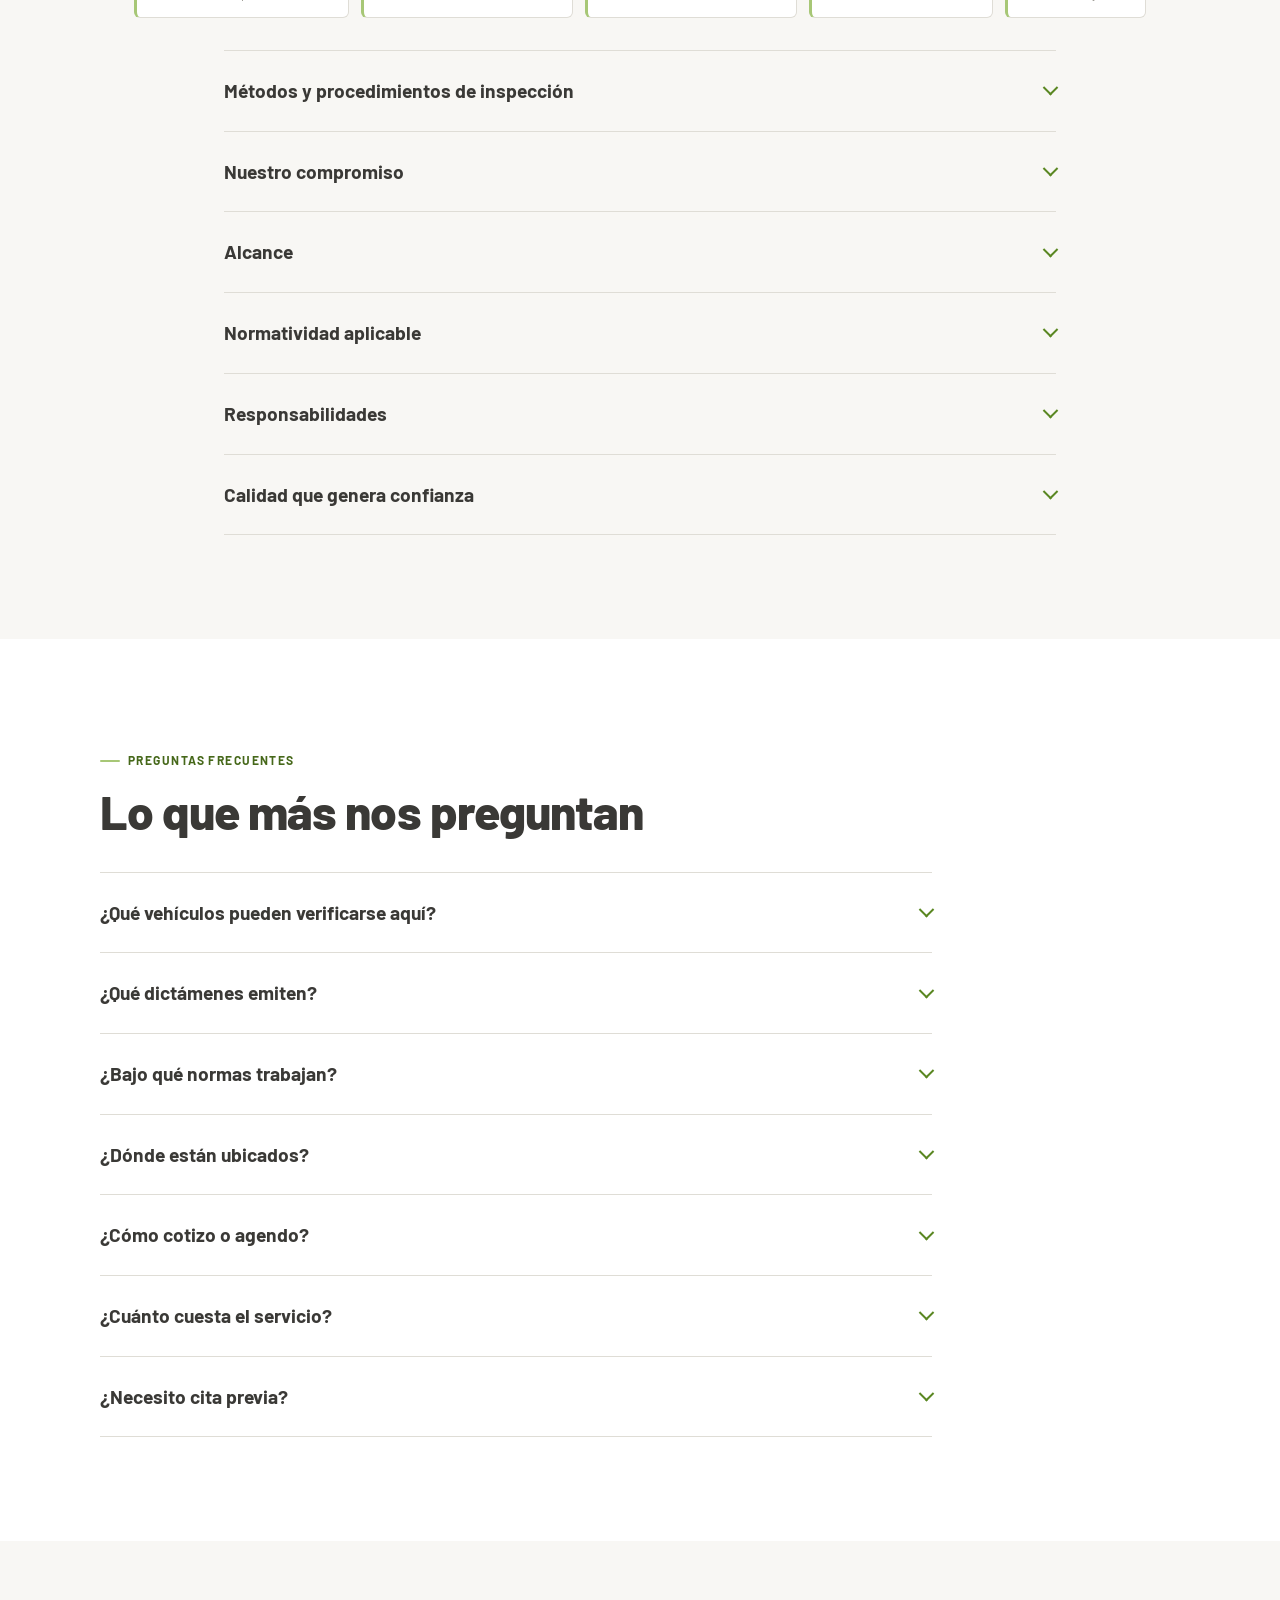
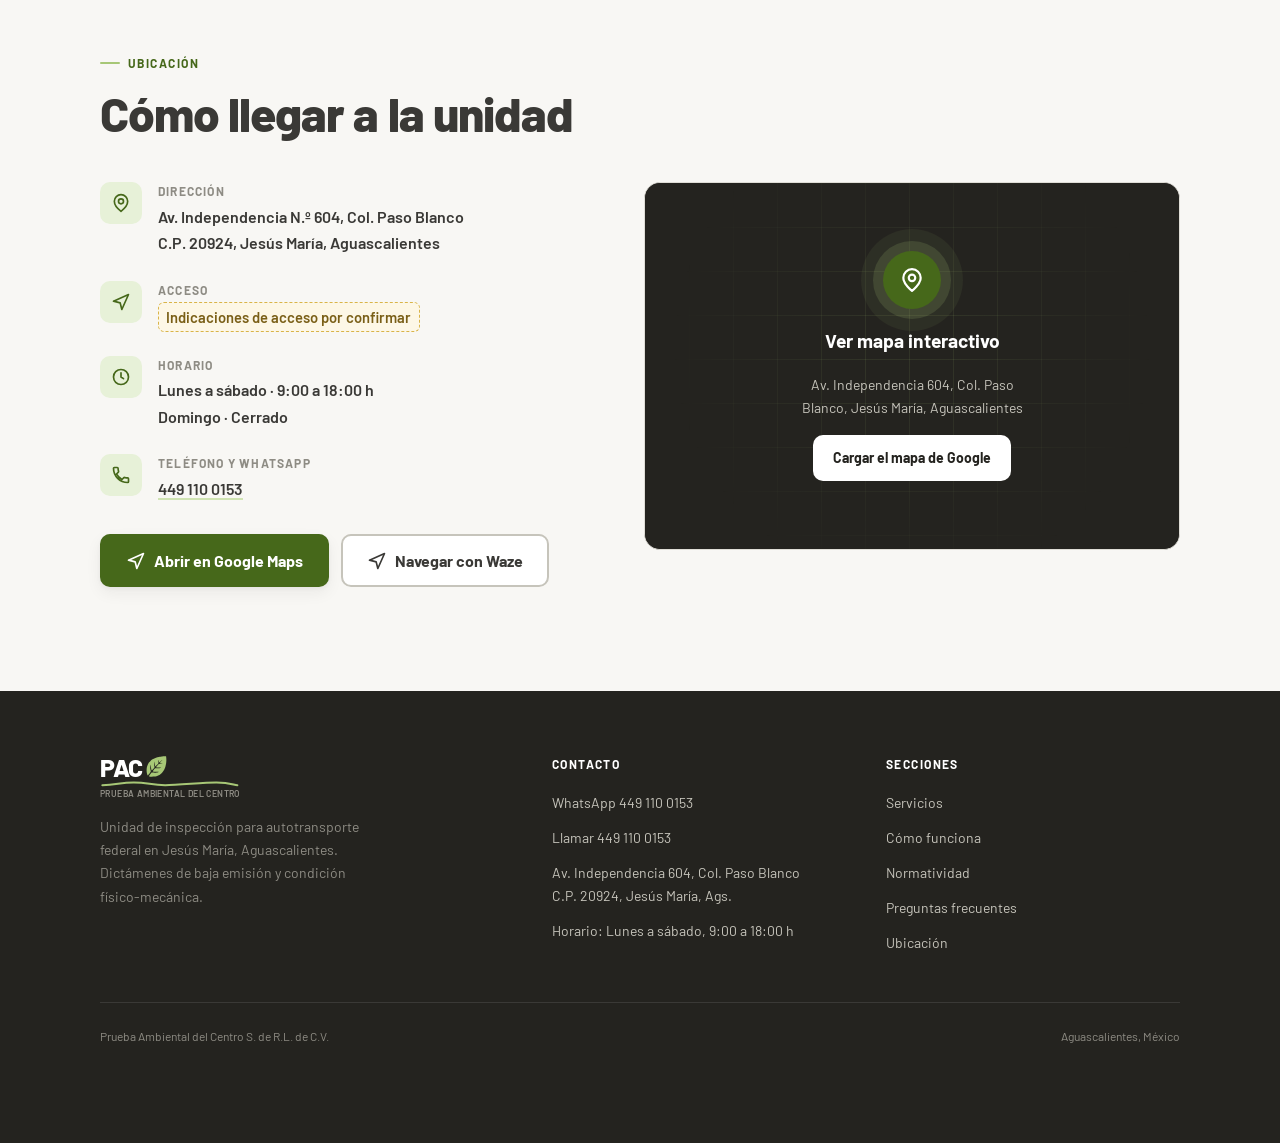
==== commit 4ecd6b77: "horario/coreccionNombre" ====
--- a/index.html
+++ b/index.html
@@ -112,8 +112,7 @@
 
     <span class="topbar__item topbar__horario">
       <svg aria-hidden="true"><use href="#i-reloj"/></svg>
-      <!-- PENDIENTE: horario real. Sustituir el <span class="pendiente"> por el texto. -->
-      Horario: <span class="pendiente">por confirmar</span>
+      Horario: Lunes a sábado · 9:00 a 18:00 h
     </span>
   </div>
 </div>
@@ -244,10 +243,9 @@
 
         <div class="ficha__fila">
           <dt class="ficha__label">Horario</dt>
-          <!-- PENDIENTE: horario real. Es el dato más buscado del sitio. -->
           <dd class="ficha__valor">
-            Lunes a viernes · <span class="pendiente">por confirmar</span><br>
-            Sábado · <span class="pendiente">por confirmar</span>
+            Lunes a sábado · 9:00 a 18:00 h<br>
+            Domingo · Cerrado
           </dd>
         </div>
 
@@ -640,10 +638,9 @@
           <div class="dato__icono"><svg aria-hidden="true"><use href="#i-reloj"/></svg></div>
           <div>
             <p class="dato__label">Horario</p>
-            <!-- PENDIENTE: horario real -->
             <p class="dato__valor">
-              Lunes a viernes · <span class="pendiente">por confirmar</span><br>
-              Sábado · <span class="pendiente">por confirmar</span>
+              Lunes a sábado · 9:00 a 18:00 h<br>
+              Domingo · Cerrado
             </p>
           </div>
         </div>
@@ -723,8 +720,7 @@
           <li><a href="https://wa.me/524491100153?text=Hola%2C%20vengo%20de%20su%20p%C3%A1gina%20web%20y%20quisiera%20m%C3%A1s%20informaci%C3%B3n" target="_blank" rel="noopener">WhatsApp 449 110 0153</a></li>
           <li><a href="tel:+524491100153">Llamar 449 110 0153</a></li>
           <li>Av. Independencia 604, Col. Paso Blanco<br>C.P. 20924, Jesús María, Ags.</li>
-          <!-- PENDIENTE: horario real -->
-          <li>Horario: <span class="pendiente">por confirmar</span></li>
+          <li>Horario: Lunes a sábado, 9:00 a 18:00 h</li>
         </ul>
       </div>
 
@@ -762,15 +758,13 @@
 
 <!-- ===========================================================================
      SCHEMA.ORG — le dice a Google qué negocio es, dónde está y qué responde.
-     PENDIENTE: agregar "openingHours" cuando confirmemos el horario. Formato:
-       "openingHours": ["Mo-Fr 08:00-18:00", "Sa 08:00-14:00"]
      =========================================================================== -->
 <script type="application/ld+json">
 {
   "@context": "https://schema.org",
   "@type": "AutomotiveBusiness",
-  "name": "Prueba Ambiental del Centro S. de R.L. de C.V.",
-  "alternateName": "PAC",
+  "name": "Verificación Federal Prueba Ambiental del Centro, S. de R.L. de C.V.",
+  "alternateName": ["Prueba Ambiental del Centro S. de R.L. de C.V.", "PAC"],
   "description": "Unidad de inspección para autotransporte federal. Dictamen de baja emisión y verificación físico-mecánica de camiones y tractocamiones en Aguascalientes.",
   "url": "https://EJEMPLO.mx/",
   "telephone": "+52-449-110-0153",
@@ -784,6 +778,13 @@
     "addressCountry": "MX"
   },
   "geo": { "@type": "GeoCoordinates", "latitude": 21.9548, "longitude": -102.2959 },
+  "openingHours": ["Mo-Sa 09:00-18:00"],
+  "openingHoursSpecification": [{
+    "@type": "OpeningHoursSpecification",
+    "dayOfWeek": ["Monday", "Tuesday", "Wednesday", "Thursday", "Friday", "Saturday"],
+    "opens": "09:00",
+    "closes": "18:00"
+  }],
   "areaServed": { "@type": "State", "name": "Aguascalientes" },
   "hasOfferCatalog": {
     "@type": "OfferCatalog",
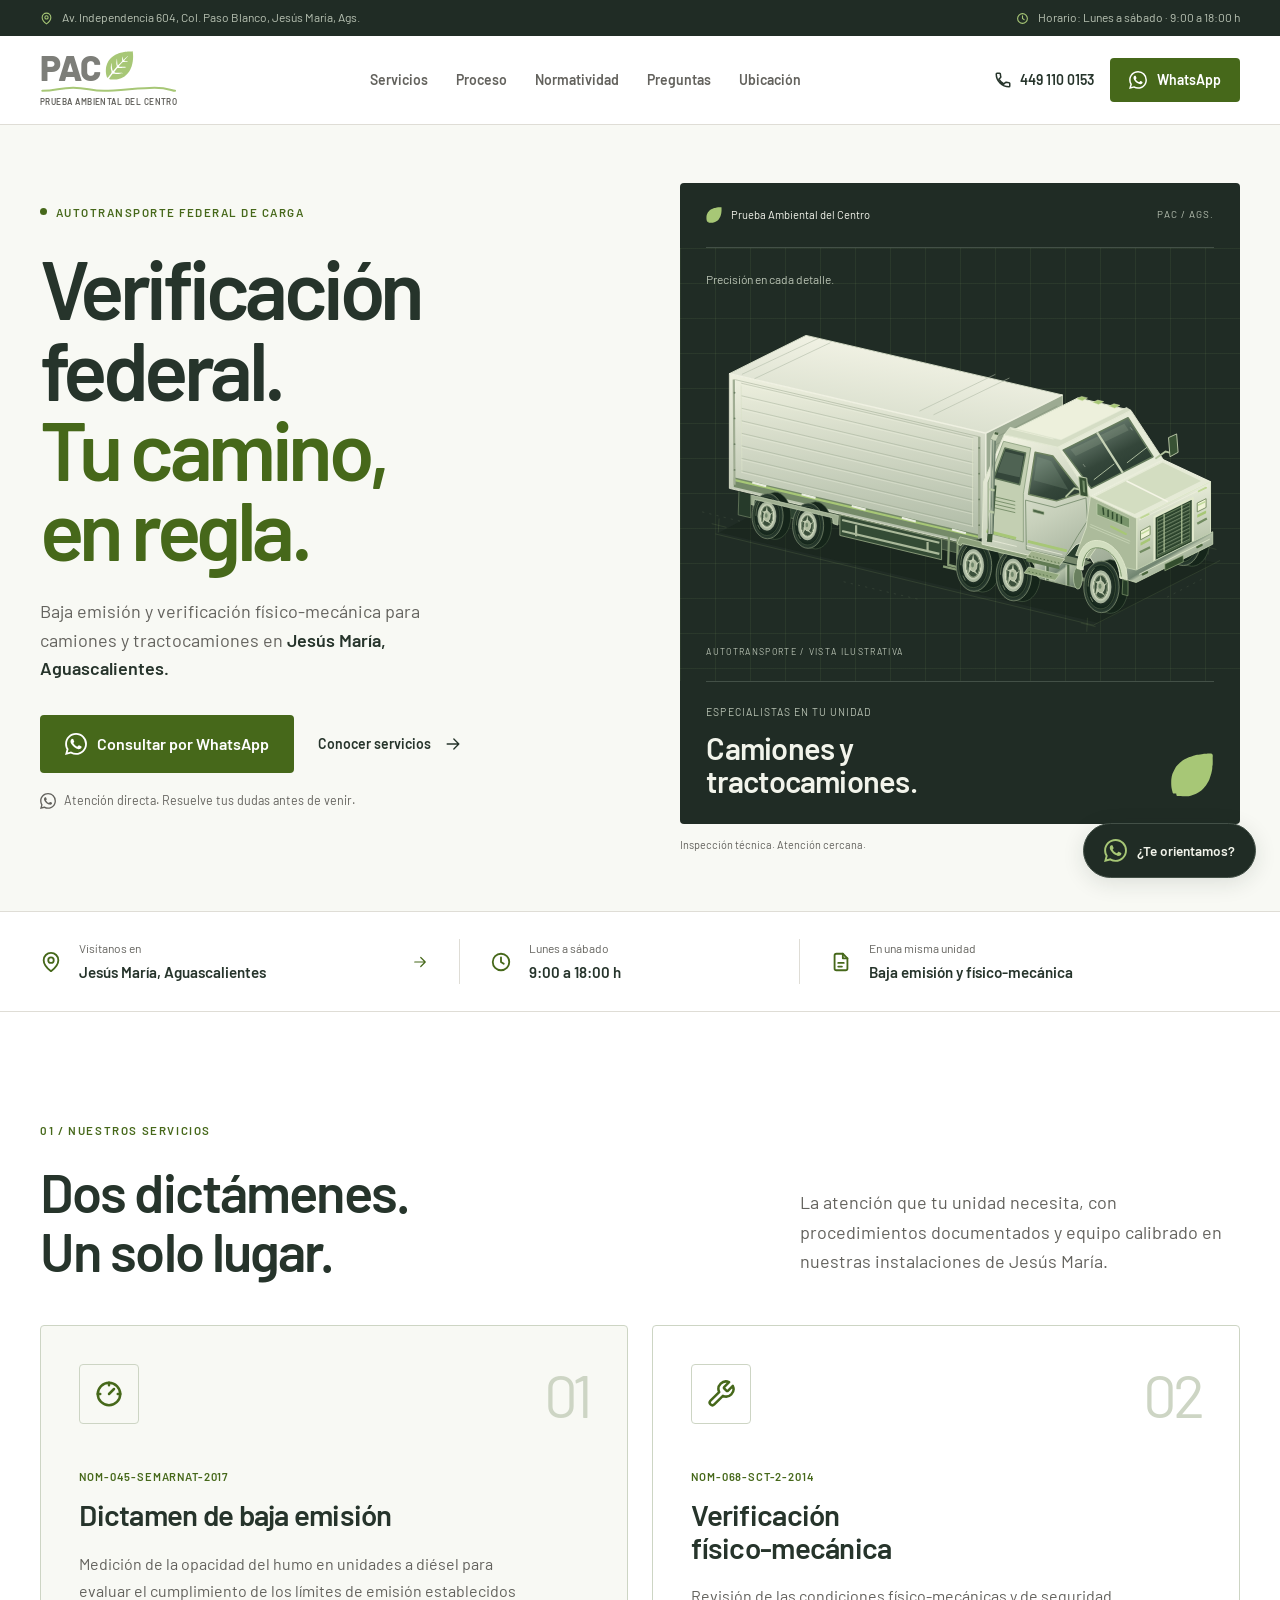
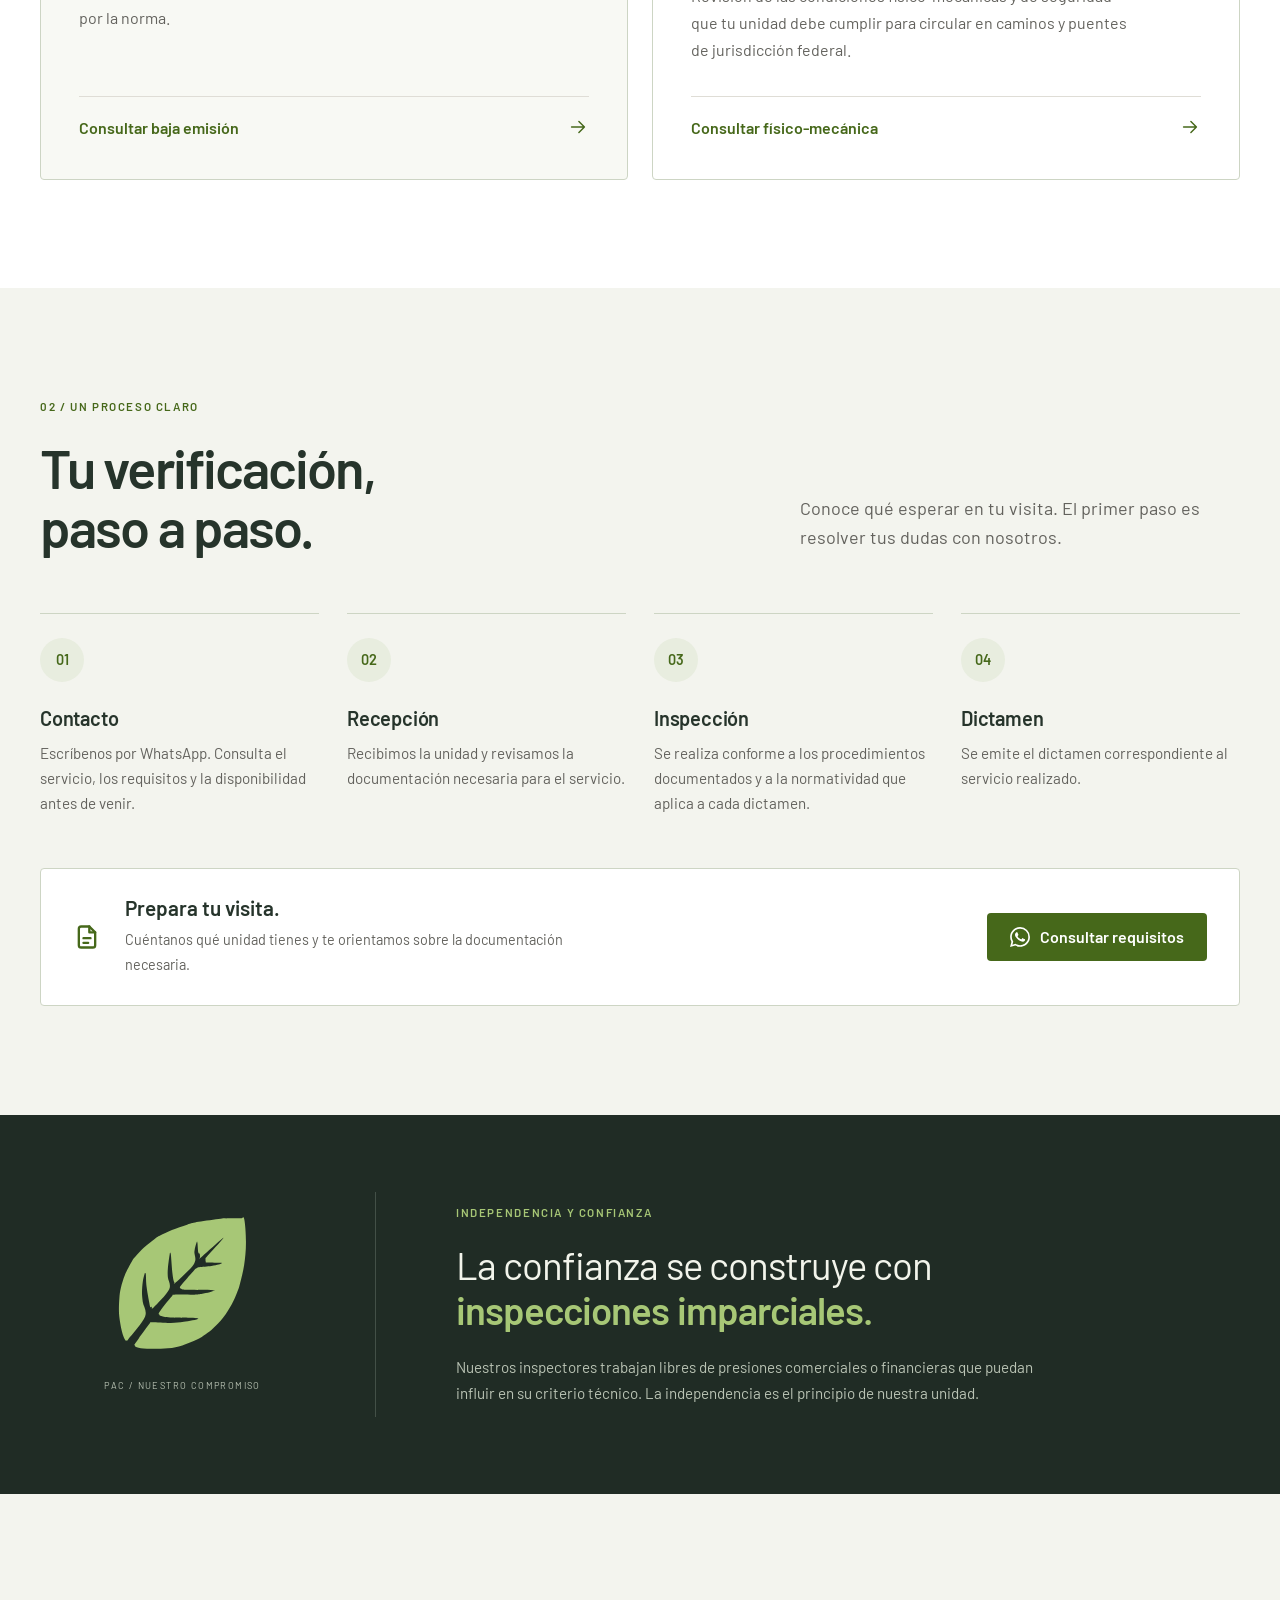
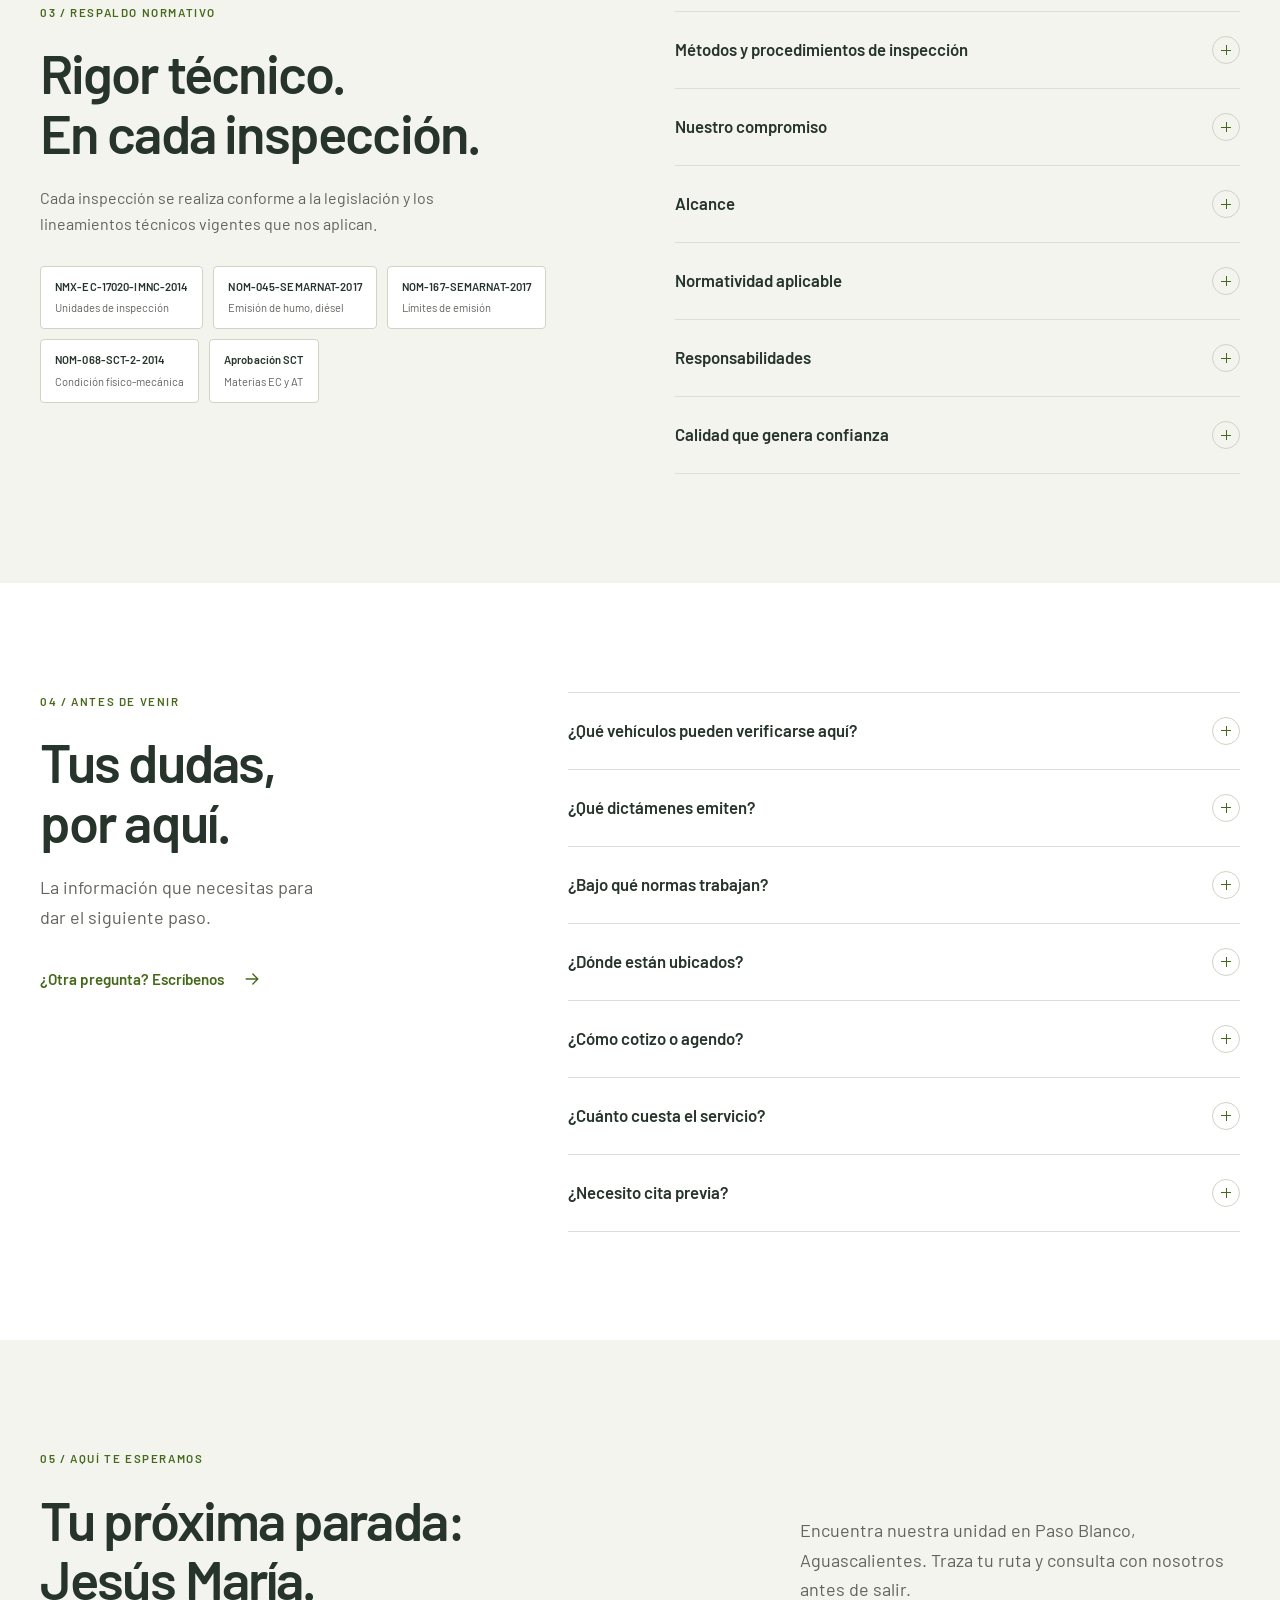
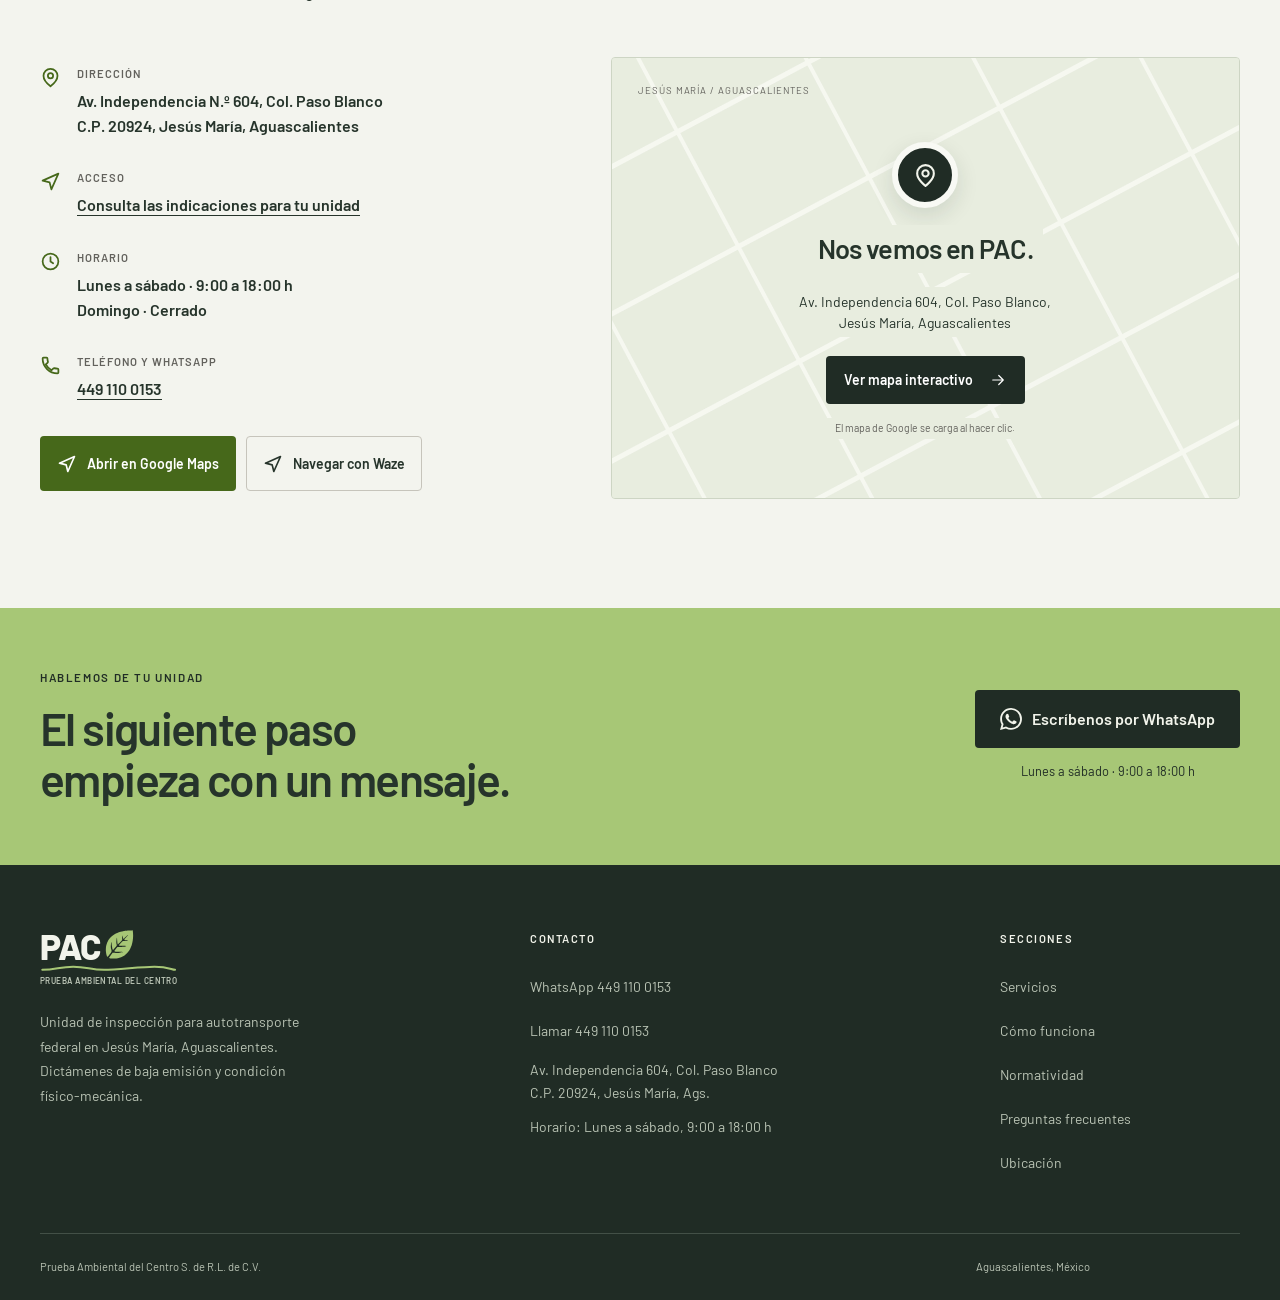
==== commit c817d324: "pulidaInterfaz" ====
--- a/index.html
+++ b/index.html
@@ -3,9 +3,6 @@
 <head>
 <meta charset="UTF-8">
 <meta name="viewport" content="width=device-width, initial-scale=1">
-<!-- Marca que hay JavaScript, para que las animaciones de scroll solo se
-     activen si realmente pueden ejecutarse. Va aquí arriba para evitar parpadeo. -->
-<script>document.documentElement.classList.add('js');</script>
 
 <!-- ===========================================================================
      SEO
@@ -49,13 +46,14 @@
      normal y el de los titulares) para que la página no cambie de fuente a media
      carga. Los otros dos pesos se piden solos cuando hacen falta. -->
 <link rel="preload" href="assets/fonts/barlow-400.woff2" as="font" type="font/woff2" crossorigin>
-<link rel="preload" href="assets/fonts/barlow-800.woff2" as="font" type="font/woff2" crossorigin>
-
-<link rel="stylesheet" href="assets/css/tokens.css">
-<link rel="stylesheet" href="assets/css/styles.css">
+<link rel="preload" href="assets/fonts/barlow-600.woff2" as="font" type="font/woff2" crossorigin>
+
+<link rel="stylesheet" href="assets/css/tokens.css?v=e82ca5cb">
+<link rel="stylesheet" href="assets/css/styles.css?v=1d2a98eb">
 </head>
 
 <body>
+<a class="saltar-contenido" href="#inicio">Saltar al contenido</a>
 
 <!-- ===========================================================================
      ICONOS
@@ -86,6 +84,12 @@
   </symbol>
   <symbol id="i-ruta" viewBox="0 0 24 24" fill="none" stroke="currentColor" stroke-width="2" stroke-linecap="round" stroke-linejoin="round">
     <path d="M3 11l18-8-8 18-2-8-8-2Z"/>
+  </symbol>
+  <symbol id="i-flecha" viewBox="0 0 24 24" fill="none" stroke="currentColor" stroke-width="1.6" stroke-linecap="round" stroke-linejoin="round">
+    <path d="M5 12h14M13 6l6 6-6 6"/>
+  </symbol>
+  <symbol id="i-check" viewBox="0 0 24 24" fill="none" stroke="currentColor" stroke-width="1.7" stroke-linecap="round" stroke-linejoin="round">
+    <path d="m5 12 4 4L19 6"/>
   </symbol>
   <!-- La hoja del logo, maciza y sin nervaduras. Es la misma silueta que
        assets/img/isotipo-pac.svg (mismo viewBox, se pueden intercambiar), pero
@@ -124,8 +128,7 @@
 <header class="header">
   <div class="contenedor header__interior">
 
-    <!-- PENDIENTE: reemplazar por el logo oficial cuando el cliente lo mande.
-         Por ahora la hoja y la onda son vectores propios y "PAC" es texto. -->
+    <!-- El logo original se conserva en assets/img/logo-pac-original.png. -->
     <a class="logo" href="#inicio" aria-label="PAC — Prueba Ambiental del Centro, inicio">
       <span class="logo__lockup">
         <span class="logo__nombre">PAC</span>
@@ -189,7 +192,7 @@
 </header>
 
 
-<main id="inicio">
+<main id="inicio" tabindex="-1">
 
 <!-- ===========================================================================
      HERO
@@ -197,19 +200,19 @@
 <section class="hero">
   <div class="contenedor hero__grid">
 
-    <div>
+    <div class="hero__contenido">
       <p class="hero__eyebrow">
-        <svg viewBox="0 0 120 120" aria-hidden="true"><use href="#i-hoja"/></svg>
-        Unidad de inspección acreditada
+        <span aria-hidden="true"></span>
+        Autotransporte federal de carga
       </p>
 
       <h1 class="hero__titulo">
-        <em>Verificación federal</em> para camiones y tractocamiones en Aguascalientes
+        Verificación federal.<br><em>Tu camino,<br> en regla.</em>
       </h1>
 
       <p class="hero__sub">
-        Emitimos dictámenes de baja emisión y de condición físico-mecánica para
-        unidades de autotransporte de carga, con apego a la normatividad vigente.
+        Baja emisión y verificación físico-mecánica para camiones y
+        tractocamiones en <strong>Jesús María, Aguascalientes.</strong>
       </p>
 
       <div class="hero__acciones">
@@ -217,58 +220,41 @@
            href="https://wa.me/524491100153?text=Hola%2C%20vengo%20de%20su%20p%C3%A1gina%20web%20y%20quisiera%20m%C3%A1s%20informaci%C3%B3n"
            target="_blank" rel="noopener">
           <svg width="22" height="22" aria-hidden="true"><use href="#i-wa"/></svg>
-          Cotizar por WhatsApp
+          Consultar por WhatsApp
         </a>
-        <a class="boton boton--secundario boton--grande" href="tel:+524491100153">
-          <svg width="20" height="20" aria-hidden="true"><use href="#i-tel"/></svg>
-          Llamar
+        <a class="enlace-flecha" href="#servicios">
+          Conocer servicios
+          <svg width="20" height="20" aria-hidden="true"><use href="#i-flecha"/></svg>
         </a>
       </div>
 
-      <p class="hero__nota">Respondemos por WhatsApp. También puedes llegar directo a la unidad.</p>
-    </div>
-
-    <aside class="ficha" aria-label="Datos de la unidad de inspección">
-      <div class="ficha__encabezado">
-        <span class="ficha__titulo">Datos de la unidad</span>
-        <span class="ficha__sello">Acreditada</span>
+      <p class="hero__nota"><svg width="16" height="16" aria-hidden="true"><use href="#i-wa"/></svg> Atención directa. Resuelve tus dudas antes de venir.</p>
+    </div>
+
+    <div class="hero__visual">
+      <div class="lamina">
+        <div class="lamina__cabecera"><span><svg width="16" height="16" aria-hidden="true"><use href="#i-hoja"/></svg> Prueba Ambiental del Centro</span><span class="lamina__folio" aria-hidden="true">PAC / AGS.</span></div>
+        <div class="lamina__dibujo">
+          <span class="lamina__rotulo" aria-hidden="true">Precisión en cada detalle.</span>
+          <img src="assets/img/tractocamion-tecnico.svg" width="760" height="480" alt="Ilustración técnica de un camión de carga" fetchpriority="high">
+          <span class="lamina__referencia" aria-hidden="true">AUTOTRANSPORTE / VISTA ILUSTRATIVA</span>
+        </div>
+        <div class="lamina__pie"><div><span class="lamina__etiqueta">Especialistas en tu unidad</span><p>Camiones y<br> tractocamiones.</p></div><svg width="44" height="44" aria-hidden="true"><use href="#i-hoja"/></svg></div>
       </div>
-
-      <dl class="ficha__lista">
-        <div class="ficha__fila">
-          <dt class="ficha__label">Dirección</dt>
-          <dd class="ficha__valor">Av. Independencia 604, Col. Paso Blanco<br>
-            C.P. 20924, Jesús María, Aguascalientes</dd>
-        </div>
-
-        <div class="ficha__fila">
-          <dt class="ficha__label">Horario</dt>
-          <dd class="ficha__valor">
-            Lunes a sábado · 9:00 a 18:00 h<br>
-            Domingo · Cerrado
-          </dd>
-        </div>
-
-        <div class="ficha__fila">
-          <dt class="ficha__label">Teléfono y WhatsApp</dt>
-          <dd class="ficha__valor"><a href="tel:+524491100153">449 110 0153</a></dd>
-        </div>
-
-        <div class="ficha__fila">
-          <dt class="ficha__label">Vehículos que atendemos</dt>
-          <dd class="ficha__valor">Camiones, tractocamiones y unidades de autotransporte federal de carga</dd>
-        </div>
-
-        <div class="ficha__fila">
-          <dt class="ficha__label">Dictámenes que emitimos</dt>
-          <dd class="ficha__valor">Baja emisión · Condición físico-mecánica</dd>
-        </div>
-      </dl>
-    </aside>
+      <div class="hero__pie-visual"><span>Inspección técnica. Atención cercana.</span><span aria-hidden="true">01 — 02</span></div>
+    </div>
 
   </div>
 </section>
 
+
+<div class="datos-rapidos">
+  <div class="contenedor datos-rapidos__grid">
+    <a class="datos-rapidos__item" href="#ubicacion"><svg aria-hidden="true"><use href="#i-pin"/></svg><div><span>Visítanos en</span><strong>Jesús María, Aguascalientes</strong></div><svg class="datos-rapidos__flecha" aria-hidden="true"><use href="#i-flecha"/></svg></a>
+    <div class="datos-rapidos__item"><svg aria-hidden="true"><use href="#i-reloj"/></svg><div><span>Lunes a sábado</span><strong>9:00 a 18:00 h</strong></div></div>
+    <div class="datos-rapidos__item"><svg aria-hidden="true"><use href="#i-doc"/></svg><div><span>En una misma unidad</span><strong>Baja emisión y físico-mecánica</strong></div></div>
+  </div>
+</div>
 
 <!-- ===========================================================================
      SERVICIOS
@@ -276,32 +262,31 @@
 <section class="seccion" id="servicios">
   <div class="contenedor">
 
-    <p class="seccion__etiqueta revelar">Servicios</p>
-    <h2 class="seccion__titulo revelar">Dos dictámenes, un solo lugar</h2>
-    <p class="seccion__intro revelar">
-      Ambos servicios se realizan en nuestras instalaciones de Jesús María, bajo
-      procedimientos documentados y con equipo calibrado.
-    </p>
+    <div class="seccion__cabecera">
+      <div><p class="seccion__etiqueta revelar">01 / Nuestros servicios</p>
+      <h2 class="seccion__titulo revelar">Dos dictámenes.<br>Un solo lugar.</h2></div>
+      <p class="seccion__intro revelar">La atención que tu unidad necesita, con procedimientos documentados y equipo calibrado en nuestras instalaciones de Jesús María.</p>
+    </div>
 
     <div class="servicios__grid">
 
       <article class="servicio revelar">
-        <div class="servicio__icono"><svg aria-hidden="true"><use href="#i-medidor"/></svg></div>
+        <div class="servicio__cabecera"><div class="servicio__icono"><svg aria-hidden="true"><use href="#i-medidor"/></svg></div><span class="servicio__numero" aria-hidden="true">01</span></div>
         <p class="servicio__norma">NOM-045-SEMARNAT-2017</p>
         <h3 class="servicio__titulo">Dictamen de baja emisión</h3>
         <p class="servicio__texto">
-          Medición de opacidad de humo en unidades a diésel. Acredita que tu unidad
-          cumple los límites de emisión establecidos por la norma.
+          Medición de la opacidad del humo en unidades a diésel para evaluar
+          el cumplimiento de los límites de emisión establecidos por la norma.
         </p>
         <div class="servicio__accion">
-          <a class="boton boton--secundario boton--sm"
+          <a class="enlace-flecha"
              href="https://wa.me/524491100153?text=Hola%2C%20quisiera%20informaci%C3%B3n%20sobre%20el%20dictamen%20de%20baja%20emisi%C3%B3n"
-             target="_blank" rel="noopener">Preguntar por WhatsApp</a>
+             target="_blank" rel="noopener">Consultar baja emisión <svg width="22" height="22" aria-hidden="true"><use href="#i-flecha"/></svg></a>
         </div>
       </article>
 
       <article class="servicio revelar">
-        <div class="servicio__icono"><svg aria-hidden="true"><use href="#i-llave"/></svg></div>
+        <div class="servicio__cabecera"><div class="servicio__icono"><svg aria-hidden="true"><use href="#i-llave"/></svg></div><span class="servicio__numero" aria-hidden="true">02</span></div>
         <p class="servicio__norma">NOM-068-SCT-2-2014</p>
         <h3 class="servicio__titulo">Verificación físico-mecánica</h3>
         <p class="servicio__texto">
@@ -309,9 +294,9 @@
           debe cumplir para circular en caminos y puentes de jurisdicción federal.
         </p>
         <div class="servicio__accion">
-          <a class="boton boton--secundario boton--sm"
+          <a class="enlace-flecha"
              href="https://wa.me/524491100153?text=Hola%2C%20quisiera%20informaci%C3%B3n%20sobre%20la%20verificaci%C3%B3n%20f%C3%ADsico-mec%C3%A1nica"
-             target="_blank" rel="noopener">Preguntar por WhatsApp</a>
+             target="_blank" rel="noopener">Consultar físico-mecánica <svg width="22" height="22" aria-hidden="true"><use href="#i-flecha"/></svg></a>
         </div>
       </article>
 
@@ -326,13 +311,15 @@
 <section class="seccion seccion--alt" id="proceso">
   <div class="contenedor">
 
-    <p class="seccion__etiqueta revelar">Cómo funciona</p>
-    <h2 class="seccion__titulo revelar">Del primer mensaje al dictamen</h2>
+    <div class="seccion__cabecera"><div>
+    <p class="seccion__etiqueta revelar">02 / Un proceso claro</p>
+    <h2 class="seccion__titulo revelar">Tu verificación,<br>paso a paso.</h2>
+    </div><p class="seccion__intro revelar">Conoce qué esperar en tu visita. El primer paso es resolver tus dudas con nosotros.</p></div>
 
     <div class="pasos">
       <article class="paso revelar">
         <h3 class="paso__titulo">Contacto</h3>
-        <p class="paso__texto">Escríbenos por WhatsApp para resolver dudas antes de venir, o llega directo a la unidad.</p>
+        <p class="paso__texto">Escríbenos por WhatsApp. Consulta el servicio, los requisitos y la disponibilidad antes de venir.</p>
       </article>
       <article class="paso revelar">
         <h3 class="paso__titulo">Recepción</h3>
@@ -350,21 +337,20 @@
 
     <!-- Requisitos: mientras no tengamos la lista, el bloque convierte la duda
          en un mensaje de WhatsApp en lugar de dejar el hueco vacío. -->
-    <div class="servicio revelar" style="margin-top:var(--esp-5); flex-direction:row; flex-wrap:wrap; align-items:center; gap:var(--esp-5); background:var(--blanco)">
-      <div class="servicio__icono" style="margin-bottom:0"><svg aria-hidden="true"><use href="#i-doc"/></svg></div>
-      <div style="flex:1 1 18rem">
-        <h3 class="servicio__titulo" style="margin-top:0">¿Qué necesito traer?</h3>
+    <div class="requisitos revelar">
+      <div class="requisitos__icono"><svg width="28" height="28" aria-hidden="true"><use href="#i-doc"/></svg></div>
+      <div class="requisitos__contenido">
+        <h3>Prepara tu visita.</h3>
         <!-- PENDIENTE: lista real de requisitos y documentos. -->
         <p class="servicio__texto">
-          La lista de documentos está <span class="pendiente">por confirmar</span>.
-          Escríbenos con los datos de tu unidad y te decimos exactamente qué necesitas.
+          Cuéntanos qué unidad tienes y te orientamos sobre la documentación necesaria.
         </p>
       </div>
       <a class="boton boton--principal"
          href="https://wa.me/524491100153?text=Hola%2C%20quisiera%20saber%20qu%C3%A9%20documentos%20necesito%20para%20verificar%20mi%20unidad"
          target="_blank" rel="noopener">
         <svg width="20" height="20" aria-hidden="true"><use href="#i-wa"/></svg>
-        Preguntar requisitos
+        Consultar requisitos
       </a>
     </div>
 
@@ -376,14 +362,14 @@
      COMPROMISO — imparcialidad
      =========================================================================== -->
 <section class="seccion" id="compromiso">
-  <div class="contenedor">
+  <div class="contenedor compromiso__grid">
+    <div class="compromiso__marca" aria-hidden="true"><img src="assets/img/isotipo-pac.svg" alt="" width="170" height="170"><span>PAC / NUESTRO COMPROMISO</span></div>
     <blockquote class="cita revelar">
+      <p class="seccion__etiqueta">Independencia y confianza</p>
       <p class="cita__texto">
-        Nuestros inspectores trabajan <strong>libres de cualquier presión comercial
-        o financiera</strong> que pudiera influir en su criterio técnico o afectar
-        el resultado de una inspección.
+        La confianza se construye con <strong>inspecciones imparciales.</strong>
       </p>
-      <footer class="cita__pie">La independencia es el principio de la unidad</footer>
+      <footer class="cita__pie">Nuestros inspectores trabajan libres de presiones comerciales o financieras que puedan influir en su criterio técnico. La independencia es el principio de nuestra unidad.</footer>
       <svg class="onda onda--centrada" viewBox="0 0 220 26" fill="none" aria-hidden="true">
         <defs>
           <linearGradient id="fadeOnda1" x1="0" x2="1">
@@ -410,9 +396,9 @@
   <div class="contenedor">
 
     <div class="acreditacion">
-      <p class="seccion__etiqueta revelar" style="justify-content:center">Respaldo normativo</p>
-      <h2 class="seccion__titulo revelar">Trabajamos bajo norma, no bajo criterio</h2>
-      <p class="seccion__intro revelar" style="margin-inline:auto">
+      <p class="seccion__etiqueta revelar">03 / Respaldo normativo</p>
+      <h2 class="seccion__titulo revelar">Rigor técnico.<br>En cada inspección.</h2>
+      <p class="seccion__intro revelar">
         Cada inspección se realiza conforme a la legislación y los lineamientos
         técnicos vigentes que nos aplican.
       </p>
@@ -442,7 +428,7 @@
       </div>
     </div>
 
-    <div class="acordeon revelar" style="max-width:52rem; margin-inline:auto">
+    <div class="acordeon acordeon--normas revelar">
 
       <details>
         <summary>Métodos y procedimientos de inspección</summary>
@@ -532,12 +518,16 @@
      final, para que Google pueda mostrarlas directo en los resultados.
      =========================================================================== -->
 <section class="seccion" id="preguntas">
-  <div class="contenedor">
-
-    <p class="seccion__etiqueta revelar">Preguntas frecuentes</p>
-    <h2 class="seccion__titulo revelar">Lo que más nos preguntan</h2>
-
-    <div class="acordeon revelar" style="max-width:52rem">
+  <div class="contenedor preguntas__grid">
+
+    <div class="preguntas__intro">
+      <p class="seccion__etiqueta revelar">04 / Antes de venir</p>
+      <h2 class="seccion__titulo revelar">Tus dudas,<br>por aquí.</h2>
+      <p class="seccion__intro revelar">La información que necesitas para dar el siguiente paso.</p>
+      <a class="enlace-flecha preguntas__contacto" href="https://wa.me/524491100153?text=Hola%2C%20tengo%20una%20duda%20sobre%20la%20verificaci%C3%B3n%20de%20mi%20unidad" target="_blank" rel="noopener">¿Otra pregunta? Escríbenos <svg width="20" height="20" aria-hidden="true"><use href="#i-flecha"/></svg></a>
+    </div>
+
+    <div class="acordeon revelar">
 
       <details>
         <summary>¿Qué vehículos pueden verificarse aquí?</summary>
@@ -574,7 +564,7 @@
       <details>
         <summary>¿Cómo cotizo o agendo?</summary>
         <div class="acordeon__cuerpo">
-          <p>Por WhatsApp al 449 110 0153. Es la vía más rápida: mándanos los datos de tu
+          <p>Por <a href="https://wa.me/524491100153?text=Hola%2C%20quisiera%20cotizar%20una%20verificaci%C3%B3n" target="_blank" rel="noopener">WhatsApp al 449 110 0153</a>. Mándanos los datos de tu
           unidad y el servicio que necesitas.</p>
         </div>
       </details>
@@ -583,8 +573,8 @@
         <summary>¿Cuánto cuesta el servicio?</summary>
         <div class="acordeon__cuerpo">
           <!-- PENDIENTE: precios o rango. Mientras, se deriva a WhatsApp. -->
-          <p>Los precios están <span class="pendiente">por confirmar</span> en esta página.
-          Escríbenos por WhatsApp y te cotizamos según tu unidad y el dictamen que necesites.</p>
+          <p>Consulta el costo según tu unidad y el dictamen que necesitas.
+          <a href="https://wa.me/524491100153?text=Hola%2C%20quisiera%20consultar%20el%20costo%20de%20una%20verificaci%C3%B3n" target="_blank" rel="noopener">Solicita tu cotización por WhatsApp.</a></p>
         </div>
       </details>
 
@@ -592,8 +582,7 @@
         <summary>¿Necesito cita previa?</summary>
         <div class="acordeon__cuerpo">
           <!-- PENDIENTE: confirmar si trabajan con cita o por orden de llegada. -->
-          <p>Este dato está <span class="pendiente">por confirmar</span>. Te recomendamos
-          escribirnos antes de venir para asegurar disponibilidad.</p>
+          <p>Te recomendamos <a href="https://wa.me/524491100153?text=Hola%2C%20quisiera%20consultar%20la%20disponibilidad%20para%20llevar%20mi%20unidad" target="_blank" rel="noopener">consultar la disponibilidad por WhatsApp</a> antes de venir. Así podemos orientarte para tu visita.</p>
         </div>
       </details>
 
@@ -608,8 +597,8 @@
 <section class="seccion seccion--alt" id="ubicacion">
   <div class="contenedor">
 
-    <p class="seccion__etiqueta revelar">Ubicación</p>
-    <h2 class="seccion__titulo revelar">Cómo llegar a la unidad</h2>
+    <div class="seccion__cabecera"><div><p class="seccion__etiqueta revelar">05 / Aquí te esperamos</p>
+    <h2 class="seccion__titulo revelar">Tu próxima parada:<br>Jesús María.</h2></div><p class="seccion__intro revelar">Encuentra nuestra unidad en Paso Blanco, Aguascalientes. Traza tu ruta y consulta con nosotros antes de salir.</p></div>
 
     <div class="ubicacion__grid">
 
@@ -630,7 +619,7 @@
             <p class="dato__label">Acceso</p>
             <!-- PENDIENTE: nota práctica de acceso para tractocamión (por dónde entrar,
                  si hay espacio para maniobrar). Es de lo más útil que puede llevar el sitio. -->
-            <p class="dato__valor"><span class="pendiente">Indicaciones de acceso por confirmar</span></p>
+            <p class="dato__valor"><a href="https://wa.me/524491100153?text=Hola%2C%20quisiera%20indicaciones%20para%20el%20acceso%20a%20su%20unidad" target="_blank" rel="noopener">Consulta las indicaciones para tu unidad</a></p>
           </div>
         </div>
 
@@ -673,14 +662,23 @@
       <!-- El mapa real de Google se inserta al dar clic. Ver assets/js/main.js -->
       <div class="mapa revelar" data-mapa>
         <button class="mapa__facade" type="button">
+          <span class="mapa__region" aria-hidden="true">JESÚS MARÍA / AGUASCALIENTES</span>
           <span class="mapa__pin"><svg aria-hidden="true"><use href="#i-pin"/></svg></span>
-          <span class="mapa__titulo">Ver mapa interactivo</span>
+          <span class="mapa__titulo">Nos vemos en PAC.</span>
           <span class="mapa__dir">Av. Independencia 604, Col. Paso Blanco, Jesús María, Aguascalientes</span>
-          <span class="mapa__cta">Cargar el mapa de Google</span>
+          <span class="mapa__cta">Ver mapa interactivo <svg width="18" height="18" aria-hidden="true"><use href="#i-flecha"/></svg></span>
+          <span class="mapa__nota">El mapa de Google se carga al hacer clic.</span>
         </button>
       </div>
 
     </div>
+  </div>
+</section>
+
+<section class="contacto-final" aria-labelledby="contacto-titulo">
+  <div class="contenedor contacto-final__interior">
+    <div><p class="seccion__etiqueta">Hablemos de tu unidad</p><h2 id="contacto-titulo">El siguiente paso<br>empieza con un mensaje.</h2></div>
+    <div class="contacto-final__accion"><a class="boton boton--oscuro boton--grande" href="https://wa.me/524491100153?text=Hola%2C%20vengo%20de%20su%20p%C3%A1gina%20web%20y%20quisiera%20m%C3%A1s%20informaci%C3%B3n" target="_blank" rel="noopener"><svg width="22" height="22" aria-hidden="true"><use href="#i-wa"/></svg> Escríbenos por WhatsApp</a><p>Lunes a sábado · 9:00 a 18:00 h</p></div>
   </div>
 </section>
 
@@ -752,7 +750,7 @@
    href="https://wa.me/524491100153?text=Hola%2C%20vengo%20de%20su%20p%C3%A1gina%20web%20y%20quisiera%20m%C3%A1s%20informaci%C3%B3n"
    target="_blank" rel="noopener" aria-label="Escríbenos por WhatsApp">
   <svg aria-hidden="true"><use href="#i-wa"/></svg>
-  <span class="wa-flotante__texto">Escríbenos</span>
+  <span class="wa-flotante__texto">¿Te orientamos?</span>
 </a>
 
 
@@ -833,6 +831,6 @@
 }
 </script>
 
-<script src="assets/js/main.js" defer></script>
+<script src="assets/js/main.js?v=cd629fd0" defer></script>
 </body>
 </html>
--- a/assets/css/tokens.css
+++ b/assets/css/tokens.css
@@ -122,18 +122,27 @@
      Usa SIEMPRE estos en styles.css, no los de arriba.
      Así, si algún día cambia la marca, solo tocas esta sección.
      --------------------------------------------------------------------------- */
-  --color-texto:         var(--gris-800);
+  --color-texto:         #26342B;
   --color-texto-suave:   var(--gris-600);
-  --color-texto-tenue:   var(--gris-500);
+  --color-texto-tenue:   var(--gris-600);
   --color-fondo:         var(--blanco);
-  --color-fondo-alt:     var(--gris-50);
+  --color-fondo-alt:     #F3F4EE;
   --color-fondo-verde:   var(--verde-50);
-  --color-fondo-oscuro:  var(--gris-900);
+  --color-fondo-oscuro:  #202C25;
   --color-borde:         var(--gris-200);
   --color-borde-fuerte:  var(--gris-300);
   --color-acento:        var(--verde-300);   /* la hoja, la onda, los íconos */
   --color-accion:        var(--verde-700);   /* botones */
   --color-accion-hover:  var(--verde-900);
+  --color-papel:         #F8F9F4;
+  --color-menta:         #E8EDDF;
+  --color-linea-verde:   #CDD5C4;
+  --color-sobre-oscuro:  #F2F4EB;
+  --color-suave-oscuro:  #B9C3B4;
+  --color-linea-oscura:  #435047;
+  --color-reticula:      rgba(167, 199, 118, 0.08);
+  --color-cristal:       rgba(255, 255, 255, 0.96);
+  --color-sombra:        rgba(25, 40, 29, 0.12);
 
   /* ---------------------------------------------------------------------------
      5. TIPOGRAFÍA
@@ -150,8 +159,8 @@
   --texto-lg:   clamp(1.05rem, 0.98rem + 0.35vw, 1.2rem);
   --texto-xl:   clamp(1.25rem, 1.1rem + 0.7vw, 1.5rem);
   --texto-2xl:  clamp(1.5rem, 1.25rem + 1.2vw, 2rem);
-  --texto-3xl:  clamp(1.9rem, 1.4rem + 2.4vw, 3rem);
-  --texto-4xl:  clamp(2.2rem, 1.5rem + 3.4vw, 3.9rem);   /* el H1 del hero */
+  --texto-3xl:  clamp(2.2rem, 1.55rem + 2.3vw, 3.5rem);
+  --texto-4xl:  clamp(3rem, 1.45rem + 4.6vw, 5.4rem);
 
   --peso-normal: 400;
   --peso-medio:  600;
@@ -177,23 +186,23 @@
   --esp-10: 5rem;
 
   /* Aire vertical de cada sección: menos en móvil, más en escritorio */
-  --esp-seccion: clamp(3.5rem, 2rem + 6vw, 6.5rem);
+  --esp-seccion: clamp(4rem, 2rem + 6vw, 7rem);
 
   /* ---------------------------------------------------------------------------
      7. LAYOUT
      --------------------------------------------------------------------------- */
-  --ancho-max:       1160px;   /* ancho del contenido */
+  --ancho-max:       1320px;   /* incluye el padding lateral */
   --ancho-texto:     62ch;     /* ancho máximo de un párrafo, para legibilidad */
   --padding-lateral: clamp(1.25rem, 4vw, 2.5rem);
-  --alto-header:     72px;
+  --alto-header:     88px;
 
   /* ---------------------------------------------------------------------------
      8. BORDES, SOMBRAS Y TRANSICIONES
      Sombras muy sutiles y cálidas (tienen tinte del gris del logo, no negro puro).
      --------------------------------------------------------------------------- */
-  --radio-sm:  6px;
-  --radio-md:  10px;
-  --radio-lg:  16px;
+  --radio-sm:  4px;
+  --radio-md:  6px;
+  --radio-lg:  10px;
   --radio-full: 999px;
 
   --sombra-sm: 0 1px 2px rgba(36, 35, 31, 0.05);
--- a/assets/css/styles.css
+++ b/assets/css/styles.css
@@ -1,933 +1,400 @@
-/* =============================================================================
-   PAC — ESTILOS DEL SITIO
-   -----------------------------------------------------------------------------
-   Orden del archivo:
-     1. Base y reset          5. Hero
-     2. Utilidades de layout  6. Onda separadora
-     3. Botones               7. Servicios
-     4. Header                8. Normatividad (badges)
-                              9. Botón flotante de WhatsApp
-   Los colores salen de tokens.css. No escribas hex aquí.
-   ============================================================================= */
-
-/* ---------------------------------------------------------------------------
-   1. BASE Y RESET
-   --------------------------------------------------------------------------- */
+/* PAC · Sistema visual. Colores y medidas compartidas en tokens.css. */
+
+/* Base y accesibilidad */
 *, *::before, *::after { box-sizing: border-box; }
-
-html {
-  scroll-behavior: smooth;
-  /* Compensa el header fijo cuando se salta a una sección con #ancla */
-  scroll-padding-top: calc(var(--alto-header) + var(--esp-4));
-  -webkit-text-size-adjust: 100%;
-}
-
-body {
-  margin: 0;
-  font-family: var(--fuente);
-  font-size: var(--texto-base);
-  line-height: var(--interlinea-cuerpo);
-  color: var(--color-texto);
-  background: var(--color-fondo);
-  -webkit-font-smoothing: antialiased;
-}
-
-h1, h2, h3 {
-  margin: 0;
-  line-height: var(--interlinea-titulo);
-  color: var(--color-texto);
-  text-wrap: balance;          /* evita títulos con una palabra huérfana */
-}
-p { margin: 0; }
-img, svg { max-width: 100%; display: block; }
-a { color: var(--color-accion); }
-
-/* Foco visible y consistente para navegación con teclado */
-:focus-visible {
-  outline: 3px solid var(--verde-600);
-  outline-offset: 3px;
-  border-radius: var(--radio-sm);
-}
-
-/* Texto solo para lectores de pantalla */
-.solo-lectores {
-  position: absolute; width: 1px; height: 1px;
-  padding: 0; margin: -1px; overflow: hidden;
-  clip: rect(0 0 0 0); white-space: nowrap; border: 0;
-}
-
-/* ---------------------------------------------------------------------------
-   2. UTILIDADES DE LAYOUT
-   --------------------------------------------------------------------------- */
-.contenedor {
-  width: 100%;
-  max-width: var(--ancho-max);
-  margin-inline: auto;
-  padding-inline: var(--padding-lateral);
-}
-
+html { scroll-behavior: smooth; scroll-padding-top: calc(var(--alto-header) + 24px); -webkit-text-size-adjust: 100%; }
+body { margin: 0; color: var(--color-texto); background: var(--color-fondo); font-family: var(--fuente); font-size: 1rem; line-height: 1.6; -webkit-font-smoothing: antialiased; }
+h1, h2, h3, p { margin: 0; }
+h1, h2, h3 { line-height: 1.1; text-wrap: balance; }
+a { color: var(--color-accion); text-underline-offset: 4px; }
+img, svg { display: block; max-width: 100%; }
+button { font: inherit; }
+button, a, summary { -webkit-tap-highlight-color: transparent; }
+::selection { background: var(--color-acento); color: var(--color-fondo-oscuro); }
+:focus-visible { outline: 3px solid var(--color-accion); outline-offset: 5px; border-radius: 2px; }
+.solo-lectores { position: absolute; width: 1px; height: 1px; padding: 0; margin: -1px; overflow: hidden; clip: rect(0, 0, 0, 0); white-space: nowrap; border: 0; }
+.saltar-contenido { position: fixed; top: 10px; left: 16px; z-index: 100; padding: 12px 20px; color: var(--blanco); background: var(--color-fondo-oscuro); transform: translateY(-150%); }
+.saltar-contenido:focus { transform: translateY(0); }
+.contenedor { width: 100%; max-width: var(--ancho-max); padding-inline: var(--padding-lateral); margin-inline: auto; }
 .seccion { padding-block: var(--esp-seccion); }
 .seccion--alt { background: var(--color-fondo-alt); }
-
-/* Encabezado de sección: etiqueta pequeña + título */
-.seccion__etiqueta {
-  display: inline-flex;
-  align-items: center;
-  gap: var(--esp-2);
-  font-size: var(--texto-xs);
-  font-weight: var(--peso-bold);
-  letter-spacing: 0.12em;
-  text-transform: uppercase;
-  color: var(--verde-700);
-  margin-bottom: var(--esp-3);
-}
-.seccion__etiqueta::before {
-  content: "";
-  width: 20px; height: 2px;
-  background: var(--color-acento);
-  border-radius: var(--radio-full);
-}
-
-.seccion__titulo { font-size: var(--texto-3xl); font-weight: var(--peso-black); letter-spacing: -0.02em; }
-
-.seccion__intro {
-  margin-top: var(--esp-4);
-  max-width: var(--ancho-texto);
-  font-size: var(--texto-lg);
-  color: var(--color-texto-suave);
-}
-
-/* ---------------------------------------------------------------------------
-   3. BOTONES
-   --------------------------------------------------------------------------- */
-.boton {
-  display: inline-flex;
-  align-items: center;
-  justify-content: center;
-  gap: var(--esp-2);
-  padding: 0.9rem 1.5rem;
-  border: 2px solid transparent;
-  border-radius: var(--radio-md);
-  font: inherit;
-  font-weight: var(--peso-bold);
-  line-height: 1.2;
-  text-decoration: none;
-  cursor: pointer;
-  transition: background var(--transicion), border-color var(--transicion),
-              color var(--transicion), transform var(--transicion);
-}
+.seccion__cabecera { display: grid; grid-template-columns: 1.1fr 0.9fr; gap: 48px; align-items: end; }
+.seccion__etiqueta { display: flex; align-items: center; gap: 10px; margin-bottom: 22px; font-size: 0.72rem; font-weight: 600; letter-spacing: 0.14em; text-transform: uppercase; color: var(--color-accion); }
+.seccion__titulo { font-size: var(--texto-3xl); font-weight: 600; letter-spacing: -0.035em; }
+.seccion__intro { max-width: 44ch; margin-top: 22px; color: var(--color-texto-suave); font-size: 1.125rem; line-height: 1.65; }
+.seccion__cabecera > .seccion__intro { margin-bottom: 4px; justify-self: end; }
+
+/* Acciones */
+.boton { display: inline-flex; justify-content: center; align-items: center; gap: 10px; min-height: 48px; padding: 13px 22px; border: 1px solid transparent; border-radius: var(--radio-sm); font: inherit; font-weight: 600; line-height: 1.25; text-decoration: none; cursor: pointer; transition: background var(--transicion), color var(--transicion), border-color var(--transicion), transform var(--transicion); }
+.boton svg { flex-shrink: 0; }
 .boton:active { transform: translateY(1px); }
-.boton svg { flex-shrink: 0; }
-
-/* Botón principal — verde PAC (no verde WhatsApp: la marca manda) */
-.boton--principal {
-  background: var(--color-accion);
-  color: var(--blanco);
-  box-shadow: var(--sombra-md);
-}
+.boton--principal { background: var(--color-accion); color: var(--blanco); }
 .boton--principal:hover { background: var(--color-accion-hover); }
-
-/* Botón secundario — para "llamar" y "cómo llegar" */
-.boton--secundario {
-  background: var(--blanco);
-  color: var(--color-texto);
-  border-color: var(--color-borde-fuerte);
-}
-.boton--secundario:hover { border-color: var(--verde-600); color: var(--verde-700); }
-
-/* Versión chica, para el header y las tarjetas */
-.boton--sm { padding: 0.6rem 1rem; font-size: var(--texto-sm); }
-
-.boton--grande { padding: 1.1rem 2rem; font-size: var(--texto-lg); }
-
-/* ---------------------------------------------------------------------------
-   4. HEADER FIJO
-   --------------------------------------------------------------------------- */
-.header {
-  position: sticky;
-  top: 0;
-  z-index: 50;
-  background: rgba(255, 255, 255, 0.92);
-  backdrop-filter: blur(10px);
-  border-bottom: 1px solid var(--color-borde);
-}
-
-.header__interior {
-  height: var(--alto-header);
-  display: flex;
-  align-items: center;
-  justify-content: space-between;
-  gap: var(--esp-4);
-}
-
-/* Bloque de logo: reproduce el orden del logo real — "PAC" + hoja, onda debajo,
-   y el nombre legal hasta abajo. */
-.logo { display: inline-flex; flex-direction: column; gap: 1px; text-decoration: none; }
-
-.logo__lockup { display: flex; align-items: center; gap: 3px; }
-.logo__nombre {
-  font-size: 1.55rem;
-  font-weight: var(--peso-black);
-  letter-spacing: -0.015em;
-  line-height: 1;
-  color: var(--pac-gris-logo);
-}
-.logo__hoja { width: 21px; height: 21px; margin-top: -2px; }
-
-/* La onda abarca todo el ancho del bloque, como en el logo original */
-.logo__onda { width: 100%; height: 6px; color: var(--color-acento); }
-
-.logo__bajada {
-  font-size: 0.55rem;
-  font-weight: var(--peso-medio);
-  letter-spacing: 0.045em;
-  line-height: 1.3;
-  color: var(--color-texto-tenue);
-  text-transform: uppercase;
-}
-/* En móvil el nombre legal no cabe — se oculta, la marca se entiende igual */
-@media (max-width: 560px) { .logo__bajada { display: none; } }
-
-.header__acciones { display: flex; align-items: center; gap: var(--esp-3); }
-
-/* El teléfono en el header solo aparece en escritorio (en móvil ya hay tel: abajo) */
-.header__tel {
-  display: none;
-  font-weight: var(--peso-medio);
-  font-variant-numeric: tabular-nums;
-  color: var(--color-texto);
-  text-decoration: none;
-}
-.header__tel:hover { color: var(--verde-700); }
-@media (min-width: 860px) { .header__tel { display: inline-flex; align-items: center; gap: var(--esp-2); } }
-
-/* ---------------------------------------------------------------------------
-   5. HERO
-   Dos columnas en escritorio: mensaje a la izquierda, ficha de datos a la derecha.
-   En móvil se apilan y la ficha queda inmediatamente debajo del CTA.
-   --------------------------------------------------------------------------- */
-.hero {
-  position: relative;
-  overflow: hidden;
-  background:
-    radial-gradient(120% 90% at 100% 0%, var(--verde-50) 0%, transparent 55%),
-    linear-gradient(180deg, var(--gris-50) 0%, var(--blanco) 70%);
-  padding-block: clamp(2.5rem, 1rem + 7vw, 5rem) var(--esp-6);
-}
-
-.hero__grid {
-  display: grid;
-  gap: clamp(2.5rem, 1rem + 5vw, 4rem);
-  align-items: center;
-}
-@media (min-width: 940px) {
-  .hero__grid { grid-template-columns: 1.05fr 0.95fr; }
-}
-
-.hero__eyebrow {
-  display: inline-flex;
-  align-items: center;
-  gap: var(--esp-2);
-  padding: 0.4rem 0.85rem 0.4rem 0.5rem;
-  background: var(--blanco);
-  border: 1px solid var(--verde-200);
-  border-radius: var(--radio-full);
-  font-size: var(--texto-xs);
-  font-weight: var(--peso-bold);
-  letter-spacing: 0.06em;
-  text-transform: uppercase;
-  color: var(--verde-700);
-  box-shadow: var(--sombra-sm);
-}
-.hero__eyebrow svg { width: 18px; height: 18px; }
-
-.hero__titulo {
-  margin-top: var(--esp-5);
-  font-size: var(--texto-4xl);
-  font-weight: var(--peso-black);
-  letter-spacing: -0.03em;
-  line-height: var(--interlinea-apretada);
-}
-/* La palabra clave del titular va en verde oscuro: ancla la mirada sin gritar */
-.hero__titulo em { font-style: normal; color: var(--verde-700); }
-
-.hero__sub {
-  margin-top: var(--esp-5);
-  max-width: 48ch;
-  font-size: var(--texto-lg);
-  color: var(--color-texto-suave);
-}
-
-.hero__acciones {
-  margin-top: var(--esp-6);
-  display: flex;
-  flex-wrap: wrap;
-  gap: var(--esp-3);
-}
-/* En móvil los botones ocupan todo el ancho: son el objetivo principal */
-@media (max-width: 480px) {
+.boton--secundario { background: transparent; color: var(--color-texto); border-color: var(--color-borde-fuerte); }
+.boton--secundario:hover { border-color: var(--color-accion); background: var(--color-fondo-verde); }
+.boton--oscuro { background: var(--color-fondo-oscuro); color: var(--color-sobre-oscuro); }
+.boton--oscuro:hover { background: var(--color-accion-hover); }
+.boton--sm { padding: 11px 18px; min-height: 44px; font-size: 0.875rem; }
+.boton--grande { min-height: 56px; padding: 17px 24px; }
+.enlace-flecha { display: inline-flex; align-items: center; gap: 18px; min-height: 44px; color: var(--color-texto); font-weight: 600; text-decoration: none; }
+.enlace-flecha svg { flex: 0 0 auto; transition: transform var(--transicion); }
+.enlace-flecha:hover { color: var(--color-accion); }
+.enlace-flecha:hover svg { transform: translateX(4px); }
+
+/* Cabecera y marca */
+.topbar { color: var(--color-suave-oscuro); background: var(--color-fondo-oscuro); font-size: 0.75rem; }
+.topbar__interior { display: flex; justify-content: space-between; align-items: center; gap: 20px; min-height: 36px; }
+.topbar__item { min-height: 32px; display: inline-flex; align-items: center; gap: 9px; color: inherit; text-decoration: none; }
+.topbar a:hover { color: var(--color-acento); }
+.topbar__item svg { width: 13px; height: 13px; color: var(--color-acento); flex-shrink: 0; }
+.topbar__sep, .topbar__corto { display: none; }
+.header { position: sticky; top: 0; z-index: 50; background: var(--color-cristal); backdrop-filter: blur(16px); border-bottom: 1px solid var(--color-borde); }
+.header__interior { height: var(--alto-header); display: flex; justify-content: space-between; align-items: center; gap: 26px; }
+.logo { display: inline-flex; flex-direction: column; gap: 2px; width: max-content; text-decoration: none; flex: 0 0 auto; }
+.logo__lockup { display: flex; align-items: center; gap: 6px; }
+.logo__nombre { color: var(--pac-gris-logo); font-size: 2.2rem; font-weight: 800; line-height: 0.95; letter-spacing: -0.035em; }
+.logo__hoja { width: 29px; height: 29px; margin-top: -3px; }
+.logo__onda { color: var(--color-acento); width: 100%; height: 7px; }
+.logo__bajada { color: var(--color-texto-suave); font-size: 0.52rem; font-weight: 600; text-transform: uppercase; letter-spacing: 0.055em; line-height: 1.7; }
+.header__acciones { display: flex; align-items: center; gap: 16px; }
+.header__tel { display: none; align-items: center; gap: 8px; color: var(--color-texto); font-size: 0.875rem; font-weight: 600; text-decoration: none; white-space: nowrap; }
+.nav { display: flex; align-items: center; gap: clamp(16px, 2.2vw, 32px); }
+.nav a { position: relative; display: flex; align-items: center; min-height: 48px; color: var(--color-texto-suave); text-decoration: none; font-size: 0.875rem; font-weight: 600; }
+.nav a::after { content: ''; position: absolute; left: 0; right: 0; bottom: 3px; height: 2px; background: var(--color-accion); transform: scaleX(0); transform-origin: left; transition: transform var(--transicion); }
+.nav a:hover, .nav a[aria-current] { color: var(--color-accion); }
+.nav a:hover::after, .nav a[aria-current]::after { transform: scaleX(1); }
+.menu { display: none; position: relative; }
+.menu > summary { display: grid; place-items: center; width: 44px; height: 44px; border: 1px solid var(--color-borde); border-radius: var(--radio-sm); cursor: pointer; list-style: none; }
+.menu > summary::-webkit-details-marker { display: none; }
+.menu__cerrar, .menu[open] .menu__abrir { display: none; }
+.menu[open] .menu__cerrar { display: block; }
+.menu__panel { position: absolute; top: calc(100% + 16px); right: 0; width: min(320px, calc(100vw - 40px)); padding: 12px; background: var(--blanco); border: 1px solid var(--color-borde); box-shadow: 0 18px 48px var(--color-sombra); border-radius: var(--radio-md); }
+.menu__panel a { display: block; padding: 13px 14px; color: var(--color-texto); text-decoration: none; border-radius: var(--radio-sm); }
+.menu__panel a:hover, .menu__panel a[aria-current] { color: var(--color-accion); background: var(--color-fondo-verde); }
+.menu__panel hr { border: 0; border-top: 1px solid var(--color-borde); }
+.menu__panel .menu__tel { color: var(--color-accion); font-weight: 600; }
+
+/* Portada: texto editorial y lámina técnica */
+.hero { background: var(--color-papel); padding-block: clamp(40px, 4.5vw, 72px); }
+.hero__grid { display: grid; grid-template-columns: 1.03fr 1fr; gap: clamp(32px, 5vw, 72px); align-items: center; }
+.hero__contenido { padding-bottom: 22px; min-width: 0; }
+.hero__eyebrow { display: flex; align-items: center; gap: 9px; color: var(--color-accion); font-size: 0.72rem; text-transform: uppercase; font-weight: 600; letter-spacing: 0.13em; }
+.hero__eyebrow > span { width: 7px; height: 7px; background: var(--color-accion); border-radius: 50%; flex-shrink: 0; }
+.hero__titulo { margin-top: 26px; font-size: var(--texto-4xl); line-height: 0.98; letter-spacing: -0.055em; font-weight: 600; }
+.hero__titulo em { font-style: normal; color: var(--color-accion); }
+.hero__sub { margin-top: 28px; max-width: 43ch; color: var(--color-texto-suave); font-size: 1.125rem; line-height: 1.6; }
+.hero__sub strong { font-weight: 600; color: var(--color-texto); }
+.hero__acciones { display: flex; align-items: center; flex-wrap: wrap; gap: 12px 24px; margin-top: 32px; }
+.hero__acciones .enlace-flecha { font-size: 0.875rem; gap: 12px; }
+.hero__nota { display: flex; gap: 8px; align-items: center; margin-top: 18px; color: var(--color-texto-suave); font-size: 0.78rem; }
+.hero__nota svg { flex-shrink: 0; }
+.hero__visual { min-width: 0; }
+.lamina { position: relative; overflow: hidden; background: var(--color-fondo-oscuro); color: var(--color-sobre-oscuro); border-radius: var(--radio-sm); }
+.lamina__cabecera { display: flex; justify-content: space-between; align-items: center; gap: 12px; margin-inline: 26px; padding-block: 23px; border-bottom: 1px solid var(--color-linea-oscura); font-size: 0.7rem; }
+.lamina__cabecera > span:first-child { display: flex; align-items: center; gap: 9px; }
+.lamina__cabecera svg { color: var(--color-acento); }
+.lamina__folio { font-size: 0.62rem; letter-spacing: 0.1em; color: var(--color-suave-oscuro); }
+.lamina__dibujo { position: relative; padding-block: 26px 22px; background-image: linear-gradient(var(--color-reticula) 1px, transparent 1px), linear-gradient(90deg, var(--color-reticula) 1px, transparent 1px); background-size: 35px 35px; }
+.lamina__rotulo { position: absolute; top: 22px; left: 26px; color: var(--color-suave-oscuro); font-size: 0.75rem; }
+.lamina__dibujo img { width: 100%; height: auto; margin-top: 18px; }
+.lamina__referencia { display: block; padding-inline: 26px; color: var(--color-suave-oscuro); font-size: 0.55rem; letter-spacing: 0.15em; }
+.lamina__pie { margin-inline: 26px; padding-block: 22px 27px; display: flex; align-items: end; justify-content: space-between; gap: 24px; border-top: 1px solid var(--color-linea-oscura); }
+.lamina__etiqueta { display: block; color: var(--color-suave-oscuro); font-size: 0.65rem; letter-spacing: 0.1em; text-transform: uppercase; margin-bottom: 10px; }
+.lamina__pie p { font-size: clamp(1.5rem, 2.4vw, 2rem); line-height: 1.08; letter-spacing: -0.025em; font-weight: 600; }
+.lamina__pie > svg { color: var(--color-acento); }
+.hero__pie-visual { display: flex; justify-content: space-between; gap: 10px; margin-top: 12px; font-size: 0.68rem; color: var(--color-texto-suave); }
+.datos-rapidos { border-block: 1px solid var(--color-borde); background: var(--blanco); }
+.datos-rapidos__grid { display: grid; grid-template-columns: 1.05fr 0.85fr 1.1fr; padding-block: 27px; }
+.datos-rapidos__item { display: flex; align-items: center; gap: 17px; padding-inline: 30px; border-right: 1px solid var(--color-borde); color: var(--color-texto); text-decoration: none; min-width: 0; }
+.datos-rapidos__item:first-child { padding-left: 0; }
+.datos-rapidos__item:last-child { padding-right: 0; border: 0; }
+.datos-rapidos__item > svg { width: 22px; height: 22px; flex-shrink: 0; color: var(--color-accion); }
+.datos-rapidos__item span, .datos-rapidos__item strong { display: block; }
+.datos-rapidos__item span { font-size: 0.75rem; color: var(--color-texto-suave); }
+.datos-rapidos__item strong { font-weight: 600; font-size: 0.95rem; margin-top: 2px; }
+.datos-rapidos__item .datos-rapidos__flecha { width: 18px; margin-left: auto; }
+.datos-rapidos a:hover strong { text-decoration: underline; text-underline-offset: 4px; }
+
+/* Servicios */
+.servicios__grid { display: grid; grid-template-columns: 1fr 1fr; gap: 24px; margin-top: 44px; }
+.servicio { display: flex; flex-direction: column; min-width: 0; padding: clamp(26px, 3vw, 42px); border: 1px solid var(--color-linea-verde); background: var(--color-papel); border-radius: var(--radio-sm); transition: border-color var(--transicion), box-shadow var(--transicion); }
+.servicio:nth-child(2) { background: var(--color-fondo); }
+.servicio:hover { border-color: var(--color-accion); box-shadow: 0 6px 24px var(--color-sombra); }
+.servicio__cabecera { display: flex; justify-content: space-between; align-items: start; margin-bottom: 44px; }
+.servicio__icono { display: grid; place-items: center; width: 60px; height: 60px; border: 1px solid var(--color-linea-verde); border-radius: var(--radio-sm); color: var(--color-accion); }
+.servicio__icono svg { width: 30px; height: 30px; }
+.servicio__numero { font-size: 3.75rem; line-height: 1; letter-spacing: -0.07em; font-weight: 400; color: var(--color-linea-verde); }
+.servicio__norma { color: var(--color-accion); font-size: 0.7rem; font-weight: 600; letter-spacing: 0.075em; }
+.servicio__titulo { margin-top: 13px; max-width: 20ch; font-size: clamp(1.65rem, 2.3vw, 2.15rem); font-weight: 600; letter-spacing: -0.025em; }
+.servicio__texto { margin-top: 18px; color: var(--color-texto-suave); line-height: 1.7; max-width: 49ch; }
+.servicio__accion { margin-top: auto; padding-top: 32px; }
+.servicio__accion a { justify-content: space-between; width: 100%; padding-top: 18px; border-top: 1px solid var(--color-borde); color: var(--color-accion); }
+
+/* Proceso */
+.pasos { display: grid; grid-template-columns: repeat(4, 1fr); counter-reset: paso; gap: 28px; margin-top: 56px; }
+.paso { position: relative; border-top: 1px solid var(--color-linea-verde); padding-top: 24px; counter-increment: paso; }
+.paso::before { content: '0' counter(paso); display: inline-grid; place-items: center; width: 44px; height: 44px; margin-bottom: 25px; background: var(--color-menta); color: var(--color-accion); border-radius: 50%; font-size: 0.9rem; font-weight: 600; }
+.paso__titulo { font-size: 1.25rem; font-weight: 600; letter-spacing: -0.01em; }
+.paso__texto { margin-top: 12px; color: var(--color-texto-suave); font-size: 0.95rem; line-height: 1.65; }
+.requisitos { display: flex; align-items: center; gap: 24px; padding: 28px 32px; margin-top: 52px; border: 1px solid var(--color-linea-verde); border-radius: var(--radio-sm); background: var(--blanco); }
+.requisitos__icono { color: var(--color-accion); }
+.requisitos__contenido { flex: 1; }
+.requisitos h3 { font-size: 1.3rem; font-weight: 600; }
+.requisitos .servicio__texto { margin-top: 8px; font-size: 0.9rem; max-width: 58ch; }
+.requisitos .boton { flex-shrink: 0; }
+
+/* Compromiso */
+#compromiso { background: var(--color-fondo-oscuro); color: var(--color-sobre-oscuro); padding-block: clamp(50px, 6vw, 88px); }
+.compromiso__grid { display: grid; grid-template-columns: 0.6fr 1.4fr; gap: 80px; align-items: center; }
+.compromiso__marca { display: flex; align-items: center; flex-direction: column; gap: 28px; border-right: 1px solid var(--color-linea-oscura); padding: 24px 50px 24px 0; }
+.compromiso__marca img { width: 135px; height: 135px; }
+.compromiso__marca span { color: var(--color-suave-oscuro); font-size: 0.58rem; letter-spacing: 0.15em; white-space: nowrap; }
+.cita { margin: 0; }
+.cita .seccion__etiqueta { color: var(--color-acento); margin-bottom: 22px; }
+.cita__texto { max-width: 28ch; font-size: clamp(1.9rem, 3vw, 2.8rem); line-height: 1.17; letter-spacing: -0.025em; font-weight: 400; }
+.cita__texto strong { color: var(--color-acento); font-weight: 600; }
+.cita__pie { max-width: 65ch; color: var(--color-suave-oscuro); font-size: 0.95rem; line-height: 1.7; margin-top: 22px; }
+.cita .onda { display: none; }
+
+/* Normas y acordeones */
+#normatividad > .contenedor { display: grid; grid-template-columns: 1fr 1fr; gap: 70px; align-items: start; }
+.acreditacion .seccion__intro { font-size: 1rem; }
+.acreditacion__badges { display: flex; flex-wrap: wrap; gap: 10px; margin-top: 28px; }
+.badge { display: flex; flex-direction: column; gap: 4px; padding: 11px 14px; background: var(--blanco); border: 1px solid var(--color-linea-verde); border-radius: var(--radio-sm); }
+.badge__codigo { font-size: 0.7rem; color: var(--color-texto); font-weight: 600; letter-spacing: 0.01em; }
+.badge__que { color: var(--color-texto-suave); font-size: 0.7rem; }
+.acordeon { border-top: 1px solid var(--color-borde); }
+.acordeon details { border-bottom: 1px solid var(--color-borde); }
+.acordeon summary { display: flex; justify-content: space-between; align-items: center; gap: 24px; min-height: 76px; padding: 22px 0; list-style: none; font-size: 1.05rem; line-height: 1.4; font-weight: 600; cursor: pointer; transition: color var(--transicion); }
+.acordeon summary::-webkit-details-marker { display: none; }
+.acordeon summary::after { content: ''; background-image: linear-gradient(currentColor, currentColor), linear-gradient(currentColor, currentColor); background-size: 10px 1px, 1px 10px; background-position: center; background-repeat: no-repeat; display: grid; place-items: center; flex: 0 0 28px; height: 28px; font-size: 1.4rem; font-weight: 400; color: var(--color-accion); border: 1px solid var(--color-linea-verde); border-radius: 50%; line-height: 1; }
+.acordeon details[open] summary::after { background-color: var(--color-menta); background-size: 10px 1px, 0 0; }
+.acordeon summary:hover, .acordeon details[open] summary { color: var(--color-accion); }
+.acordeon__cuerpo { padding: 0 38px 24px 0; color: var(--color-texto-suave); font-size: 0.95rem; line-height: 1.75; }
+.acordeon__cuerpo p + p { margin-top: 16px; }
+.acordeon__cuerpo strong { color: var(--color-texto); }
+.acordeon__cuerpo a { font-weight: 600; }
+.acordeon--normas { margin-top: 8px; }
+.lista-normas { padding-left: 18px; margin-block: 16px; }
+.lista-normas li { margin-top: 7px; }
+.lista-normas li::marker { color: var(--color-accion); }
+.preguntas__grid { display: grid; grid-template-columns: 0.8fr 1.2fr; gap: 80px; align-items: start; }
+.preguntas__intro { position: sticky; top: calc(var(--alto-header) + 36px); }
+.preguntas__intro .seccion__intro { max-width: 30ch; }
+.preguntas__contacto { margin-top: 24px; font-size: 0.95rem; color: var(--color-accion); }
+
+/* Visita y mapa bajo demanda */
+.ubicacion__grid { display: grid; grid-template-columns: 0.9fr 1.1fr; gap: 56px; margin-top: 48px; align-items: stretch; }
+.ubicacion__datos { display: grid; gap: 24px; padding-block: 8px; }
+.dato { display: flex; align-items: start; gap: 16px; }
+.dato__icono { color: var(--color-accion); padding-top: 2px; flex-shrink: 0; }
+.dato__icono svg { width: 21px; height: 21px; }
+.dato__label { font-size: 0.7rem; font-weight: 600; text-transform: uppercase; letter-spacing: 0.09em; color: var(--color-texto-suave); }
+.dato__valor { margin-top: 6px; font-size: 1rem; font-weight: 600; line-height: 1.55; }
+.dato__valor a { color: var(--color-texto); }
+.dato__valor a:hover { color: var(--color-accion); }
+.ubicacion__botones { display: flex; flex-wrap: wrap; gap: 10px; margin-top: 3px; }
+.ubicacion__botones .boton { padding-inline: 16px; font-size: 0.875rem; }
+.mapa { position: relative; overflow: hidden; min-height: 440px; border-radius: var(--radio-sm); background: var(--color-menta); border: 1px solid var(--color-linea-verde); }
+.mapa iframe { display: block; width: 100%; height: 100%; min-height: 440px; border: 0; }
+.mapa:focus-within { outline: 3px solid var(--color-accion); outline-offset: 5px; }
+.mapa--cargado { display: flex; flex-direction: column; }
+.mapa--cargado iframe { flex: 1; min-height: 360px; }
+.mapa__alternativa { display: flex; justify-content: center; align-items: center; min-height: 48px; padding: 12px; background: var(--color-papel); font-size: 0.85rem; font-weight: 600; }
+.mapa__alternativa:focus-visible { outline-offset: -4px; }
+.mapa__estado { position: absolute; top: 45%; left: 50%; transform: translate(-50%, -50%); width: min(80%, 300px); padding: 16px 20px; background: var(--color-papel); border: 1px solid var(--color-linea-verde); border-radius: var(--radio-sm); color: var(--color-texto-suave); text-align: center; font-size: 0.9rem; pointer-events: none; }
+.mapa__facade { position: relative; width: 100%; height: 100%; min-height: 440px; display: flex; align-items: center; justify-content: center; flex-direction: column; gap: 14px; padding: 65px 28px 40px; background: var(--color-menta); color: var(--color-texto); border: 0; cursor: pointer; overflow: hidden; }
+.mapa__facade::before { content: ''; position: absolute; inset: -80%; background-image: linear-gradient(90deg, transparent 48%, var(--color-papel) 48%, var(--color-papel) 51%, transparent 51%), linear-gradient(0deg, transparent 47%, var(--color-papel) 47%, var(--color-papel) 51%, transparent 51%); background-size: 148px 130px; transform: rotate(-28deg); opacity: 0.85; }
+.mapa__facade > * { position: relative; }
+.mapa__facade .mapa__region { position: absolute; top: 25px; left: 26px; font-size: 0.6rem; letter-spacing: 0.1em; color: var(--color-texto-suave); }
+.mapa__pin { display: grid; place-items: center; width: 66px; height: 66px; margin-bottom: 3px; color: var(--color-sobre-oscuro); background: var(--color-fondo-oscuro); border: 6px solid var(--color-papel); border-radius: 50%; box-shadow: 0 8px 22px var(--color-sombra); }
+.mapa__pin svg { width: 25px; height: 25px; }
+.mapa__titulo { padding: 2px 10px; background: var(--color-menta); font-size: 1.7rem; font-weight: 600; letter-spacing: -0.025em; }
+.mapa__dir { max-width: 34ch; padding: 4px 8px; background: var(--color-menta); font-size: 0.875rem; line-height: 1.5; }
+.mapa__cta { display: inline-flex; align-items: center; gap: 16px; margin-top: 5px; padding: 13px 18px; background: var(--color-fondo-oscuro); color: var(--blanco); border-radius: var(--radio-sm); font-size: 0.875rem; font-weight: 600; transition: background var(--transicion); }
+.mapa__facade:hover .mapa__cta { background: var(--color-accion); }
+.mapa__nota { padding: 2px 8px; background: var(--color-menta); font-size: 0.65rem; color: var(--color-texto-suave); }
+
+/* Cierre y pie */
+.contacto-final { background: var(--color-acento); padding-block: 60px; }
+.contacto-final__interior { display: flex; align-items: center; justify-content: space-between; gap: 40px; }
+.contacto-final .seccion__etiqueta { color: var(--color-fondo-oscuro); margin-bottom: 17px; }
+.contacto-final h2 { font-size: clamp(2rem, 3.6vw, 3.1rem); font-weight: 600; letter-spacing: -0.035em; }
+.contacto-final__accion { flex-shrink: 0; text-align: center; }
+.contacto-final__accion p { margin-top: 13px; font-size: 0.8rem; color: var(--color-fondo-oscuro); }
+.footer { background: var(--color-fondo-oscuro); color: var(--color-suave-oscuro); padding-top: 65px; }
+.footer__grid { display: grid; grid-template-columns: 1.05fr 1fr 0.6fr; gap: 70px; }
+.footer .logo__nombre { color: var(--color-sobre-oscuro); }
+.footer .logo__bajada { color: var(--color-suave-oscuro); }
+.footer__desc { margin-top: 22px; max-width: 35ch; font-size: 0.875rem; line-height: 1.75; }
+.footer__titulo { font-size: 0.7rem; color: var(--color-sobre-oscuro); font-weight: 600; letter-spacing: 0.14em; text-transform: uppercase; margin-bottom: 24px; }
+.footer__lista { display: grid; gap: 12px; list-style: none; margin: 0; padding: 0; font-size: 0.875rem; }
+.footer__lista a { display: inline-flex; align-items: center; min-height: 32px; color: var(--color-suave-oscuro); text-decoration: none; }
+.footer__lista a:hover { color: var(--color-acento); text-decoration: underline; }
+.footer__legal { display: flex; justify-content: space-between; gap: 24px; margin-top: 54px; padding-block: 24px; border-top: 1px solid var(--color-linea-oscura); color: var(--color-suave-oscuro); font-size: 0.7rem; padding-right: 150px; }
+.footer :focus-visible, #compromiso :focus-visible { outline-color: var(--color-acento); }
+.wa-flotante { position: fixed; right: 24px; bottom: 22px; z-index: 40; display: inline-flex; align-items: center; gap: 10px; padding: 15px 20px; background: var(--color-fondo-oscuro); color: var(--color-sobre-oscuro); border: 1px solid var(--color-linea-oscura); border-radius: 50px; font-size: 0.85rem; font-weight: 600; text-decoration: none; box-shadow: 0 5px 22px var(--color-sombra); transition: transform var(--transicion), background var(--transicion); }
+.wa-flotante svg { width: 23px; height: 23px; flex-shrink: 0; color: var(--color-acento); }
+.wa-flotante:hover { background: var(--color-accion-hover); transform: translateY(-3px); }
+
+/* Apariciones: el contenido permanece visible sin JavaScript. */
+html.reveal-ready .revelar { opacity: 0; transform: translateY(14px); transition: opacity 500ms ease, transform 500ms ease; }
+html.reveal-ready .revelar.visible { opacity: 1; transform: none; }
+
+/* Ajustes responsivos */
+@media (min-width: 1200px) { .header__tel { display: inline-flex; } }
+@media (max-width: 1099px) {
+  :root { --alto-header: 78px; }
+  .nav { display: none; }
+  .menu { display: block; }
+  .hero__grid { gap: 32px; }
+  .hero__titulo { font-size: clamp(3rem, 5.65vw, 4.5rem); }
+  .hero__acciones { gap: 12px 18px; }
+  .lamina__folio { display: none; }
+  .datos-rapidos__item { padding-inline: 22px; gap: 12px; }
+  .datos-rapidos__item strong { font-size: 0.875rem; }
+  .datos-rapidos__flecha { display: none; }
+  #normatividad > .contenedor, .preguntas__grid { gap: 45px; }
+  .ubicacion__grid { gap: 32px; }
+  .compromiso__grid { gap: 48px; }
+  .footer__grid { gap: 40px; }
+}
+@media (max-width: 799px) {
+  .topbar__horario, .topbar__largo { display: none; }
+  .topbar__corto { display: inline; }
+  .topbar__interior { min-height: 32px; }
+  .hero__grid { grid-template-columns: 1fr; gap: 36px; }
+  .hero__contenido { padding-bottom: 0; }
+  .hero__titulo { font-size: clamp(3.1rem, 8vw, 4.7rem); }
+  .hero__titulo em br { display: none; }
+  .hero__sub { max-width: 48ch; }
+  .hero__visual { max-width: 590px; width: 100%; justify-self: center; }
+  .lamina__dibujo { padding-block: 22px 16px; }
+  .lamina__dibujo img { max-height: 320px; object-fit: contain; }
+  .lamina__pie { padding-block: 18px; }
+  .lamina__pie p { font-size: 1.65rem; }
+  .lamina__pie br { display: none; }
+  .lamina__pie > svg { width: 32px; height: 32px; }
+  .lamina__folio { display: inline; }
+  .datos-rapidos__grid { grid-template-columns: 1fr 1fr; }
+  .datos-rapidos__item:nth-child(2) { border: 0; padding-right: 0; }
+  .datos-rapidos__item:last-child { display: none; }
+  .seccion__cabecera { grid-template-columns: 1fr; gap: 20px; }
+  .seccion__cabecera > .seccion__intro { margin: 0; justify-self: start; max-width: 52ch; }
+  .servicios__grid { gap: 16px; margin-top: 32px; }
+  .servicio { padding: 26px; }
+  .servicio__cabecera { margin-bottom: 30px; }
+  .servicio__titulo { font-size: 1.7rem; }
+  .servicio__accion a { font-size: 0.9rem; gap: 12px; }
+  .pasos { grid-template-columns: 1fr 1fr; gap: 32px; margin-top: 36px; }
+  .requisitos { flex-wrap: wrap; gap: 20px; }
+  .requisitos__contenido { flex-basis: calc(100% - 50px); }
+  .requisitos .boton { margin-left: 48px; }
+  .compromiso__grid { grid-template-columns: 1fr; gap: 30px; }
+  .compromiso__marca { display: none; }
+  .cita__texto { max-width: 32ch; }
+  #normatividad > .contenedor { grid-template-columns: 1fr; gap: 32px; }
+  .acreditacion .seccion__intro { max-width: 56ch; }
+  .preguntas__grid { grid-template-columns: 1fr; gap: 32px; }
+  .preguntas__intro { position: static; }
+  .preguntas__intro .seccion__intro { max-width: 45ch; }
+  .preguntas__contacto { margin-top: 16px; }
+  .ubicacion__grid { grid-template-columns: 1fr; }
+  .mapa, .mapa iframe, .mapa__facade { min-height: 380px; }
+  .contacto-final__interior { align-items: start; flex-direction: column; gap: 28px; }
+  .footer__grid { grid-template-columns: 1fr 1fr; gap: 40px; }
+  .footer__grid > div:first-child { grid-column: 1 / -1; }
+  .footer__desc { max-width: 52ch; }
+  .footer__legal { flex-direction: column; gap: 8px; }
+}
+@media (max-width: 479px) {
+  :root { --alto-header: 72px; --padding-lateral: 22px; }
+  .logo__nombre { font-size: 1.85rem; }
+  .logo__hoja { width: 25px; height: 25px; }
+  .logo__bajada { font-size: 0.44rem; letter-spacing: 0; }
+  .header__interior { gap: 14px; }
+  .header__acciones { gap: 10px; }
+  .header__acciones .boton { padding: 10px 13px; }
+  .hero { padding-block: 36px; }
+  .hero__eyebrow { font-size: 0.6rem; letter-spacing: 0.09em; }
+  .hero__titulo { font-size: clamp(2.85rem, 12vw, 3.8rem); margin-top: 22px; }
+  .hero__sub { font-size: 1rem; margin-top: 24px; }
+  .hero__acciones { margin-top: 25px; gap: 9px; }
   .hero__acciones .boton { width: 100%; }
-}
-
-.hero__nota {
-  margin-top: var(--esp-4);
-  font-size: var(--texto-sm);
-  color: var(--color-texto-tenue);
-}
-
-/* --- Ficha de datos: el bloque más útil de la página ---
-   Se ve como una hoja técnica / dictamen, que es el lenguaje visual del negocio. */
-.ficha {
-  background: var(--blanco);
-  border: 1px solid var(--color-borde);
-  border-radius: var(--radio-lg);
-  box-shadow: var(--sombra-lg);
-  overflow: hidden;
-}
-
-.ficha__encabezado {
-  display: flex;
-  align-items: center;
-  justify-content: space-between;
-  gap: var(--esp-3);
-  padding: var(--esp-4) var(--esp-5);
-  background: var(--gris-900);
-  color: var(--blanco);
-}
-.ficha__titulo {
-  font-size: var(--texto-xs);
-  font-weight: var(--peso-bold);
-  letter-spacing: 0.14em;
-  text-transform: uppercase;
-}
-.ficha__sello {
-  font-size: var(--texto-xs);
-  font-weight: var(--peso-bold);
-  letter-spacing: 0.08em;
-  color: var(--verde-300);
-}
-
-.ficha__lista { margin: 0; padding: var(--esp-2) var(--esp-5) var(--esp-5); }
-
-.ficha__fila { padding-block: var(--esp-4); border-bottom: 1px solid var(--color-borde); }
-.ficha__fila:last-child { border-bottom: 0; padding-bottom: 0; }
-
-.ficha__label {
-  margin: 0;
-  font-size: var(--texto-xs);
-  font-weight: var(--peso-bold);
-  letter-spacing: 0.1em;
-  text-transform: uppercase;
-  color: var(--color-texto-tenue);
-}
-.ficha__valor {
-  margin: var(--esp-1) 0 0;
-  font-size: var(--texto-base);
-  font-weight: var(--peso-medio);
-  font-variant-numeric: tabular-nums;   /* números alineados, se ve técnico */
-  color: var(--color-texto);
-}
-.ficha__valor a { color: inherit; text-decoration: none; border-bottom: 2px solid var(--verde-200); }
-.ficha__valor a:hover { border-color: var(--verde-600); color: var(--verde-700); }
-
-/* Estado "dato pendiente" — visible pero sin parecer error */
-.ficha__valor--pendiente { color: var(--color-texto-tenue); font-weight: var(--peso-normal); font-style: italic; }
-
-/* ---------------------------------------------------------------------------
-   6. ONDA SEPARADORA
-   La onda del logo, reutilizada como separador entre secciones.
-   Es el recurso gráfico que cumple la regla de "nunca texto corrido sin corte".
-   --------------------------------------------------------------------------- */
-.onda { display: block; width: 100%; height: auto; color: var(--color-acento); }
-.onda--centrada { max-width: 220px; margin: var(--esp-6) auto 0; }
-
-/* ---------------------------------------------------------------------------
-   7. SERVICIOS
-   --------------------------------------------------------------------------- */
-.servicios__grid {
-  margin-top: var(--esp-7);
-  display: grid;
-  gap: var(--esp-5);
-}
-@media (min-width: 760px) { .servicios__grid { grid-template-columns: 1fr 1fr; } }
-
-.servicio {
-  display: flex;
-  flex-direction: column;
-  padding: var(--esp-6);
-  background: var(--blanco);
-  border: 1px solid var(--color-borde);
-  border-radius: var(--radio-lg);
-  transition: border-color var(--transicion), box-shadow var(--transicion),
-              transform var(--transicion);
-}
-.servicio:hover {
-  border-color: var(--verde-200);
-  box-shadow: var(--sombra-lg);
-  transform: translateY(-3px);
-}
-
-.servicio__icono {
-  display: grid;
-  place-items: center;
-  width: 56px; height: 56px;
-  margin-bottom: var(--esp-5);
-  background: var(--verde-100);
-  border-radius: var(--radio-md);
-  color: var(--verde-700);
-}
-.servicio__icono svg { width: 28px; height: 28px; }
-
-.servicio__norma {
-  font-size: var(--texto-xs);
-  font-weight: var(--peso-bold);
-  letter-spacing: 0.1em;
-  text-transform: uppercase;
-  color: var(--color-texto-tenue);
-}
-.servicio__titulo { margin-top: var(--esp-2); font-size: var(--texto-xl); font-weight: var(--peso-bold); }
-.servicio__texto { margin-top: var(--esp-3); color: var(--color-texto-suave); }
-
-/* Empuja el botón al fondo para que las dos tarjetas queden parejas */
-.servicio__accion { margin-top: auto; padding-top: var(--esp-5); }
-
-/* ---------------------------------------------------------------------------
-   8. NORMATIVIDAD — banda de acreditaciones
-   Las NOMs son el activo de confianza del negocio, no letra chiquita.
-   Aquí se ven de un vistazo; el texto completo va en el acordeón.
-   --------------------------------------------------------------------------- */
-.acreditacion { text-align: center; }
-
-.acreditacion__badges {
-  margin-top: var(--esp-6);
-  display: flex;
-  flex-wrap: wrap;
-  justify-content: center;
-  gap: var(--esp-3);
-}
-
-.badge {
-  display: inline-flex;
-  flex-direction: column;
-  align-items: flex-start;
-  gap: 2px;
-  padding: var(--esp-3) var(--esp-4);
-  background: var(--blanco);
-  border: 1px solid var(--color-borde);
-  border-left: 3px solid var(--color-acento);
-  border-radius: var(--radio-sm);
-  text-align: left;
-}
-.badge__codigo {
-  font-size: var(--texto-sm);
-  font-weight: var(--peso-bold);
-  font-variant-numeric: tabular-nums;
-  letter-spacing: 0.02em;
-  color: var(--color-texto);
-}
-.badge__que {
-  font-size: var(--texto-xs);
-  letter-spacing: 0.04em;
-  color: var(--color-texto-tenue);
-}
-
-/* ---------------------------------------------------------------------------
-   9. BOTÓN FLOTANTE DE WHATSAPP
-   El elemento más importante del sitio: nunca debe desaparecer.
-   Va en verde WhatsApp (no verde PAC) porque aquí gana el reconocimiento
-   instantáneo sobre la coherencia de marca.
-   --------------------------------------------------------------------------- */
-.wa-flotante {
-  position: fixed;
-  right: clamp(1rem, 3vw, 1.75rem);
-  bottom: clamp(1rem, 3vw, 1.75rem);
-  z-index: 60;
-  display: inline-flex;
-  align-items: center;
-  gap: var(--esp-3);
-  padding: 0.85rem 1.25rem;
-  background: var(--whatsapp);
-  color: var(--blanco);
-  font-weight: var(--peso-bold);
-  text-decoration: none;
-  border-radius: var(--radio-full);
-  box-shadow: 0 6px 20px rgba(37, 211, 102, 0.35), var(--sombra-lg);
-  transition: background var(--transicion), transform var(--transicion);
-}
-.wa-flotante:hover { background: var(--whatsapp-oscuro); transform: translateY(-2px); }
-.wa-flotante svg { width: 26px; height: 26px; flex-shrink: 0; }
-
-/* En móvil se colapsa a solo el ícono para no tapar contenido */
-@media (max-width: 620px) {
-  .wa-flotante { padding: 0.9rem; }
-  .wa-flotante .wa-flotante__texto { display: none; }
-}
-
-/* ---------------------------------------------------------------------------
-   10. DATO PENDIENTE
-   Marca en ámbar cualquier dato que todavía no nos da el cliente.
-   Es feo a propósito: así es imposible publicar sin darse cuenta.
-   Para quitar un pendiente, borra la etiqueta <span class="pendiente"> y
-   escribe el dato real.
-   --------------------------------------------------------------------------- */
-.pendiente {
-  display: inline-block;
-  padding: 0.1em 0.5em;
-  background: var(--pendiente-fondo);
-  border: 1px dashed var(--pendiente-borde);
-  border-radius: var(--radio-sm);
-  color: var(--pendiente-texto);
-  font-size: 0.92em;
-  font-style: normal;
-  font-weight: var(--peso-medio);
-}
-
-/* ---------------------------------------------------------------------------
-   11. BARRA SUPERIOR — ubicación y horario
-   No es sticky a propósito: se va con el scroll para no comer alto en móvil.
-   El header de abajo sí se queda fijo.
-   --------------------------------------------------------------------------- */
-.topbar {
-  background: var(--gris-900);
-  color: var(--gris-300);
-  font-size: var(--texto-sm);
-}
-.topbar__interior {
-  display: flex;
-  align-items: center;
-  gap: var(--esp-4);
-  min-height: 40px;
-  padding-block: var(--esp-2);
-}
-.topbar__item {
-  display: inline-flex;
-  align-items: center;
-  gap: var(--esp-2);
-  color: inherit;
-  text-decoration: none;
-  transition: color var(--transicion);
-}
-.topbar__item:hover { color: var(--verde-300); }
-.topbar__item svg { width: 15px; height: 15px; flex-shrink: 0; color: var(--verde-300); }
-.topbar__sep { width: 1px; height: 16px; background: rgba(255,255,255,0.15); }
-
-/* En móvil solo cabe la dirección corta; el horario ya vive en la ficha del hero */
-.topbar__largo { display: none; }
-.topbar__corto { display: inline; }
-@media (min-width: 720px) {
-  .topbar__largo { display: inline; }
-  .topbar__corto { display: none; }
-}
-@media (max-width: 719px) { .topbar__horario, .topbar__sep { display: none; } }
-
-/* ---------------------------------------------------------------------------
-   12. NAVEGACIÓN DEL HEADER — solo escritorio
-   --------------------------------------------------------------------------- */
-.nav { display: none; }
-@media (min-width: 1040px) {
-  .nav { display: flex; align-items: center; gap: var(--esp-5); }
-}
-.nav a {
-  position: relative;
-  color: var(--color-texto-suave);
-  font-size: var(--texto-sm);
-  font-weight: var(--peso-medio);
-  text-decoration: none;
-  padding-block: var(--esp-2);
-  transition: color var(--transicion);
-}
-.nav a::after {
-  content: "";
-  position: absolute;
-  left: 0; right: 0; bottom: 0;
-  height: 2px;
-  background: var(--color-acento);
-  border-radius: var(--radio-full);
-  transform: scaleX(0);
-  transition: transform var(--transicion);
-}
-.nav a:hover { color: var(--color-texto); }
-.nav a:hover::after { transform: scaleX(1); }
-
-/* ---------------------------------------------------------------------------
-   12b. MENÚ MÓVIL
-   Hecho con <details>/<summary>: abre y cierra sin JavaScript, se navega con
-   teclado y no necesita librerías. El JS solo agrega el detalle de cerrarlo
-   al elegir una opción o al tocar fuera.
-   --------------------------------------------------------------------------- */
-.menu { position: relative; }
-@media (min-width: 1040px) { .menu { display: none; } }
-
-.menu > summary {
-  display: grid;
-  place-items: center;
-  width: 42px;
-  height: 42px;
-  border: 1px solid var(--color-borde-fuerte);
-  border-radius: var(--radio-md);
-  color: var(--color-texto);
-  cursor: pointer;
-  list-style: none;
-  transition: border-color var(--transicion), color var(--transicion);
-}
-.menu > summary::-webkit-details-marker { display: none; }
-.menu > summary:hover { border-color: var(--verde-600); color: var(--verde-700); }
-
-/* Se cambia el ícono de "hamburguesa" a "cerrar" según esté abierto */
-.menu__abrir  { display: block; }
-.menu__cerrar { display: none; }
-.menu[open] > summary .menu__abrir  { display: none; }
-.menu[open] > summary .menu__cerrar { display: block; }
-
-.menu__panel {
-  position: absolute;
-  top: calc(100% + 12px);
-  right: 0;
-  z-index: 70;
-  min-width: 232px;
-  padding: var(--esp-2);
-  background: var(--blanco);
-  border: 1px solid var(--color-borde);
-  border-radius: var(--radio-lg);
-  box-shadow: var(--sombra-lg);
-}
-.menu__panel a {
-  display: block;
-  padding: 0.7rem 0.9rem;
-  border-radius: var(--radio-sm);
-  color: var(--color-texto);
-  font-weight: var(--peso-medio);
-  text-decoration: none;
-  transition: background var(--transicion), color var(--transicion);
-}
-.menu__panel a:hover { background: var(--verde-50); color: var(--verde-700); }
-
-/* Separador antes del teléfono, que es acción y no navegación */
-.menu__panel hr { margin: var(--esp-2) 0; border: 0; border-top: 1px solid var(--color-borde); }
-.menu__panel .menu__tel { color: var(--verde-700); font-weight: var(--peso-bold); font-variant-numeric: tabular-nums; }
-
-/* ---------------------------------------------------------------------------
-   13. PROCESO — pasos numerados
-   El número va grande y en verde claro detrás del contenido: es editorial,
-   corta el bloque de texto y se lee de un vistazo.
-   --------------------------------------------------------------------------- */
-.pasos {
-  margin-top: var(--esp-7);
-  display: grid;
-  gap: var(--esp-5);
-  counter-reset: paso;
-}
-@media (min-width: 700px)  { .pasos { grid-template-columns: repeat(2, 1fr); } }
-@media (min-width: 1000px) { .pasos { grid-template-columns: repeat(4, 1fr); } }
-
-.paso {
-  position: relative;
-  padding: var(--esp-5) var(--esp-5) var(--esp-6);
-  background: var(--blanco);
-  border: 1px solid var(--color-borde);
-  border-radius: var(--radio-lg);
-  overflow: hidden;
-  counter-increment: paso;
-}
-.paso::before {
-  content: counter(paso, decimal-leading-zero);
-  position: absolute;
-  top: -0.35em; right: 0.1em;
-  font-size: 5.5rem;
-  font-weight: var(--peso-black);
-  line-height: 1;
-  color: var(--verde-100);
-  pointer-events: none;
-}
-.paso__titulo { position: relative; font-size: var(--texto-lg); font-weight: var(--peso-bold); }
-.paso__texto  { position: relative; margin-top: var(--esp-2); font-size: var(--texto-sm); color: var(--color-texto-suave); }
-
-/* ---------------------------------------------------------------------------
-   14. PULL QUOTE — el compromiso de imparcialidad
-   --------------------------------------------------------------------------- */
-.cita {
-  position: relative;
-  max-width: 46rem;
-  margin: 0 auto;
-  padding: var(--esp-7) var(--esp-5) 0;
-  text-align: center;
-}
-.cita__texto {
-  margin: 0;
-  font-size: var(--texto-2xl);
-  font-weight: var(--peso-medio);
-  line-height: 1.4;
-  letter-spacing: -0.015em;
-  text-wrap: balance;
-}
-.cita__texto strong { font-weight: var(--peso-black); color: var(--verde-700); }
-.cita__pie {
-  margin-top: var(--esp-5);
-  font-size: var(--texto-sm);
-  letter-spacing: 0.1em;
-  text-transform: uppercase;
-  color: var(--color-texto-tenue);
-}
-
-/* ---------------------------------------------------------------------------
-   15. ACORDEÓN (normatividad y preguntas frecuentes)
-   Usa <details>/<summary> nativo: funciona sin JavaScript, es accesible con
-   teclado y Google puede indexar el contenido aunque esté colapsado.
-   --------------------------------------------------------------------------- */
-.acordeon { margin-top: var(--esp-6); border-top: 1px solid var(--color-borde); }
-
-.acordeon details { border-bottom: 1px solid var(--color-borde); }
-
-.acordeon summary {
-  display: flex;
-  align-items: center;
-  justify-content: space-between;
-  gap: var(--esp-4);
-  padding: var(--esp-5) 0;
-  font-size: var(--texto-lg);
-  font-weight: var(--peso-bold);
-  cursor: pointer;
-  list-style: none;              /* quita el triangulito por defecto */
-  transition: color var(--transicion);
-}
-.acordeon summary::-webkit-details-marker { display: none; }
-.acordeon summary:hover { color: var(--verde-700); }
-
-/* Chevron propio, que gira al abrir */
-.acordeon summary::after {
-  content: "";
-  flex-shrink: 0;
-  width: 11px; height: 11px;
-  border-right: 2.5px solid var(--verde-600);
-  border-bottom: 2.5px solid var(--verde-600);
-  transform: rotate(45deg) translate(-2px, -2px);
-  transition: transform 220ms ease;
-}
-.acordeon details[open] > summary::after { transform: rotate(-135deg) translate(-2px, -2px); }
-
-.acordeon__cuerpo {
-  padding-bottom: var(--esp-5);
-  max-width: var(--ancho-texto);
-  color: var(--color-texto-suave);
-}
-.acordeon__cuerpo p + p { margin-top: var(--esp-4); }
-.acordeon__cuerpo strong { color: var(--color-texto); }
-
-/* Lista de normas dentro del acordeón */
-.lista-normas { margin: var(--esp-4) 0 0; padding: 0; list-style: none; display: grid; gap: var(--esp-2); }
-.lista-normas li {
-  position: relative;
-  padding-left: var(--esp-5);
-  font-variant-numeric: tabular-nums;
-  color: var(--color-texto);
-}
-.lista-normas li::before {
-  content: "";
-  position: absolute; left: 0; top: 0.65em;
-  width: 8px; height: 8px;
-  background: var(--color-acento);
-  border-radius: 2px;
-}
-
-/* Animación de apertura donde el navegador la soporta (Chrome/Edge modernos).
-   Donde no, simplemente abre de golpe: no se rompe nada. */
-@supports (interpolate-size: allow-keywords) {
-  :root { interpolate-size: allow-keywords; }
-  .acordeon details::details-content {
-    height: 0;
-    overflow: hidden;
-    transition: height 280ms ease, content-visibility 280ms allow-discrete;
-  }
-  .acordeon details[open]::details-content { height: auto; }
-}
-
-/* ---------------------------------------------------------------------------
-   16. UBICACIÓN Y MAPA
-   El mapa NO se carga al abrir la página: primero se ve un panel propio y
-   ligero, y el mapa real de Google se inserta hasta que el usuario da clic.
-   Así la página carga rápido en datos móviles y no se cargan cookies de
-   terceros a quien nunca abrió el mapa.
-   --------------------------------------------------------------------------- */
-.ubicacion__grid { margin-top: var(--esp-7); display: grid; gap: var(--esp-6); align-items: start; }
-/* La columna izquierda necesita ~510px para que los botones de Google Maps y
-   Waze quepan en un solo renglón. De ahí la proporción. */
-@media (min-width: 900px) { .ubicacion__grid { grid-template-columns: 1.1fr 1.15fr; } }
-
-.ubicacion__datos { display: grid; gap: var(--esp-5); }
-
-.dato { display: flex; gap: var(--esp-4); }
-.dato__icono {
-  display: grid; place-items: center;
-  flex-shrink: 0;
-  width: 42px; height: 42px;
-  background: var(--verde-100);
-  color: var(--verde-700);
-  border-radius: var(--radio-md);
-}
-.dato__icono svg { width: 20px; height: 20px; }
-.dato__label {
-  font-size: var(--texto-xs);
-  font-weight: var(--peso-bold);
-  letter-spacing: 0.1em;
-  text-transform: uppercase;
-  color: var(--color-texto-tenue);
-}
-.dato__valor { margin-top: 2px; font-weight: var(--peso-medio); }
-.dato__valor a { color: inherit; text-decoration: none; border-bottom: 2px solid var(--verde-200); }
-.dato__valor a:hover { color: var(--verde-700); border-color: var(--verde-600); }
-
-.ubicacion__botones { display: flex; flex-wrap: wrap; gap: var(--esp-3); margin-top: var(--esp-2); }
-
-/* --- Contenedor del mapa --- */
-/* OJO: nada de min-height aquí. Con aspect-ratio, un min-height obliga al
-   navegador a ensanchar la caja para respetar la proporción, y eso desborda
-   la pantalla en móvil. La proporción sola ya define el alto. */
-.mapa {
-  position: relative;
-  aspect-ratio: 1 / 1;
-  border-radius: var(--radio-lg);
-  overflow: hidden;
-  border: 1px solid var(--color-borde);
-  background: var(--gris-900);
-}
-@media (min-width: 640px) { .mapa { aspect-ratio: 4 / 3; } }
-@media (min-width: 900px) { .mapa { aspect-ratio: 16 / 11; } }
-
-.mapa iframe { width: 100%; height: 100%; border: 0; display: block; }
-
-/* Panel previo (facade). Es un botón: todo el bloque es clicable. */
-.mapa__facade {
-  position: absolute;
-  inset: 0;
-  display: grid;
-  place-content: center;
-  justify-items: center;
-  gap: var(--esp-4);
-  width: 100%;
-  padding: var(--esp-6);
-  border: 0;
-  background: var(--gris-900);
-  color: var(--blanco);
-  font: inherit;
-  text-align: center;
-  cursor: pointer;
-}
-/* Cuadrícula tenue de fondo: sugiere un plano sin fingir un mapa real.
-   Va en rgba() a mano porque necesita transparencia: es el verde del logo
-   (--pac-verde-logo, #A7C776) en sus componentes R,G,B. Si cambia ese token,
-   cambia también estos tres números y los del .mapa__pin de aquí abajo. */
-.mapa__facade::before {
-  content: "";
-  position: absolute;
-  inset: 0;
-  background-image:
-    linear-gradient(rgba(167, 199, 118, 0.10) 1px, transparent 1px),
-    linear-gradient(90deg, rgba(167, 199, 118, 0.10) 1px, transparent 1px);
-  background-size: 44px 44px;
-  mask-image: radial-gradient(circle at 50% 45%, #000 15%, transparent 72%);
-}
-.mapa__facade > * { position: relative; }
-
-.mapa__pin {
-  display: grid; place-items: center;
-  width: 58px; height: 58px;
-  background: var(--verde-700);
-  border-radius: var(--radio-full);
-  box-shadow: 0 0 0 10px rgba(167, 199, 118, 0.16), 0 0 0 22px rgba(167, 199, 118, 0.07);
-}
-.mapa__pin svg { width: 26px; height: 26px; color: var(--blanco); }
-
-.mapa__titulo { font-size: var(--texto-lg); font-weight: var(--peso-bold); }
-.mapa__dir { max-width: 30ch; font-size: var(--texto-sm); color: var(--gris-300); }
-.mapa__cta {
-  display: inline-flex; align-items: center; gap: var(--esp-2);
-  padding: 0.7rem 1.25rem;
-  background: var(--blanco);
-  color: var(--gris-900);
-  border-radius: var(--radio-md);
-  font-weight: var(--peso-bold);
-  font-size: var(--texto-sm);
-  transition: background var(--transicion);
-}
-.mapa__facade:hover .mapa__cta { background: var(--verde-300); }
-
-/* ---------------------------------------------------------------------------
-   17. FOOTER
-   --------------------------------------------------------------------------- */
-.footer {
-  background: var(--gris-900);
-  color: var(--gris-300);
-  /* El extra abajo es para que el botón flotante de WhatsApp no tape
-     la última línea del footer. */
-  padding-block: var(--esp-9) calc(var(--esp-6) + 4rem);
-}
-.footer__grid { display: grid; gap: var(--esp-7); }
-@media (min-width: 760px)  { .footer__grid { grid-template-columns: 1.4fr 1fr 1fr; } }
-
-.footer .logo__nombre { color: var(--blanco); }
-.footer .logo__bajada { color: var(--gris-500); }
-
-.footer__desc { margin-top: var(--esp-4); max-width: 34ch; font-size: var(--texto-sm); color: var(--gris-500); }
-
-.footer__titulo {
-  font-size: var(--texto-xs);
-  font-weight: var(--peso-bold);
-  letter-spacing: 0.12em;
-  text-transform: uppercase;
-  color: var(--blanco);
-  margin-bottom: var(--esp-4);
-}
-.footer__lista { margin: 0; padding: 0; list-style: none; display: grid; gap: var(--esp-3); font-size: var(--texto-sm); }
-.footer__lista a { color: var(--gris-300); text-decoration: none; transition: color var(--transicion); }
-.footer__lista a:hover { color: var(--verde-300); }
-
-.footer__legal {
-  margin-top: var(--esp-8);
-  padding-top: var(--esp-5);
-  border-top: 1px solid rgba(255,255,255,0.10);
-  display: flex; flex-wrap: wrap; gap: var(--esp-3) var(--esp-5);
-  justify-content: space-between;
-  font-size: var(--texto-xs);
-  color: var(--gris-500);
-}
-
-/* ---------------------------------------------------------------------------
-   18. APARICIÓN AL HACER SCROLL
-   Sutil a propósito: 14px de desplazamiento y medio segundo. Si se nota
-   demasiado, se ve barato. La clase .js la pone el propio HTML, así que si
-   el JavaScript falla el contenido igual se ve.
-   --------------------------------------------------------------------------- */
-html.js .revelar { opacity: 0; transform: translateY(14px); }
-html.js .revelar.visible {
-  opacity: 1;
-  transform: none;
-  transition: opacity 520ms ease, transform 520ms cubic-bezier(0.22, 0.61, 0.36, 1);
+  .hero__acciones .enlace-flecha { justify-content: center; width: 100%; }
+  .hero__nota { font-size: 0.7rem; align-items: start; margin-top: 9px; }
+  .lamina__cabecera { margin-inline: 20px; padding-block: 17px; font-size: 0.65rem; }
+  .lamina__folio { display: none; }
+  .lamina__rotulo { left: 20px; font-size: 0.68rem; }
+  .lamina__referencia { padding-inline: 20px; font-size: 0.5rem; }
+  .lamina__pie { margin-inline: 20px; }
+  .lamina__pie p { font-size: 1.4rem; }
+  .lamina__etiqueta { font-size: 0.55rem; }
+  .hero__pie-visual { font-size: 0.59rem; }
+  .datos-rapidos__grid { grid-template-columns: 1fr; gap: 18px; padding-block: 24px; }
+  .datos-rapidos__item { padding: 0; border: 0; gap: 14px; }
+  .datos-rapidos__item strong { font-size: 0.95rem; }
+  .datos-rapidos__item .datos-rapidos__flecha { display: block; }
+  .seccion__etiqueta { font-size: 0.63rem; margin-bottom: 19px; }
+  .seccion__intro { font-size: 1rem; }
+  .servicios__grid { grid-template-columns: 1fr; gap: 20px; }
+  .servicio__cabecera { margin-bottom: 32px; }
+  .servicio__titulo { max-width: 19ch; font-size: 1.9rem; }
+  .servicio__texto { font-size: 0.95rem; }
+  .servicio__accion { padding-top: 25px; }
+  .pasos { gap: 30px 20px; }
+  .paso { padding-top: 20px; }
+  .paso::before { margin-bottom: 20px; }
+  .paso__titulo { font-size: 1.15rem; }
+  .paso__texto { font-size: 0.875rem; }
+  .requisitos { padding: 24px; margin-top: 36px; }
+  .requisitos__icono { display: none; }
+  .requisitos__contenido { flex-basis: 100%; }
+  .requisitos .boton { margin: 0; width: 100%; }
+  .acordeon summary { font-size: 1rem; gap: 16px; min-height: 73px; }
+  .acordeon__cuerpo { padding-right: 12px; }
+  .acreditacion__badges { gap: 8px; }
+  .badge { padding: 10px; }
+  .badge__codigo { font-size: 0.63rem; }
+  .ubicacion__grid { margin-top: 32px; gap: 28px; }
+  .ubicacion__botones .boton { width: 100%; }
+  .mapa, .mapa iframe, .mapa__facade { min-height: 365px; }
+  .mapa__facade { padding-inline: 20px; }
+  .contacto-final { padding-block: 45px; }
+  .contacto-final__accion, .contacto-final .boton { width: 100%; }
+  .footer { padding-top: 45px; }
+  .footer__grid { grid-template-columns: 1fr; gap: 36px; }
+  .footer__titulo { margin-bottom: 16px; }
+  .footer__legal { padding: 22px 60px 32px 0; margin-top: 36px; }
+  .wa-flotante { bottom: max(16px, env(safe-area-inset-bottom)); right: 16px; padding: 15px; }
+  .wa-flotante__texto { display: none; }
+  .wa-flotante svg { width: 24px; height: 24px; }
+}
+@media (max-width: 359px) {
+  :root { --padding-lateral: 18px; }
+  .header__acciones { gap: 7px; }
+  .header__acciones .boton { font-size: 0.78rem; padding-inline: 10px; }
+  .hero__titulo { font-size: 2.8rem; }
+  .pasos { grid-template-columns: 1fr; }
+  .lamina__pie > svg { width: 25px; }
 }
 @media (prefers-reduced-motion: reduce) {
-  html.js .revelar { opacity: 1; transform: none; }
-}
-
-/* ---------------------------------------------------------------------------
-   19. BOTÓN FLOTANTE — espacio al final del body
-   --------------------------------------------------------------------------- */
-body { padding-bottom: 0; }
-
-/* ---------------------------------------------------------------------------
-   20. IMPRESIÓN
-   Alguien va a imprimir esta página para llevar la dirección. Que salga bien.
-   --------------------------------------------------------------------------- */
+  html { scroll-behavior: auto; }
+  html.reveal-ready .revelar { opacity: 1; transform: none; transition: none; }
+}
 @media print {
-  .topbar, .nav, .header__acciones, .wa-flotante, .mapa, .acordeon summary::after { display: none !important; }
-  .header { position: static; border-bottom: 2px solid #000; }
-  body { padding-bottom: 0; color: #000; }
-  .seccion, .hero { padding-block: 1.2rem; break-inside: avoid; }
-  .ficha, .servicio, .paso { border: 1px solid #999; box-shadow: none; break-inside: avoid; }
-  .ficha__encabezado { background: #fff !important; color: #000 !important; border-bottom: 1px solid #999; }
-  .ficha__sello { color: #000 !important; }
-  .footer { background: #fff; color: #000; }
-  .footer .logo__nombre { color: #000; }
-  html.js .revelar { opacity: 1 !important; transform: none !important; }
-  .acordeon details { break-inside: avoid; }
-  /* Muestra la URL real de los enlaces al imprimir */
-  .acordeon__cuerpo a::after, .dato__valor a::after { content: " (" attr(href) ")"; font-size: 0.85em; }
-}
+  .header, .topbar, .wa-flotante, .hero__acciones, .hero__nota, .servicio__accion, .mapa, .contacto-final, .menu, .saltar-contenido { display: none; }
+  body { color: var(--gris-900); background: var(--blanco); font-size: 11pt; }
+  .seccion, #compromiso { padding-block: 24px; background: var(--blanco); color: var(--gris-900); }
+  .hero { padding: 20px 0; }
+  .hero__grid, .seccion__cabecera, #normatividad > .contenedor, .preguntas__grid, .ubicacion__grid { display: block; }
+  .hero__visual { display: none; }
+  .hero__titulo { font-size: 36pt; }
+  .seccion__titulo { font-size: 24pt; }
+  .servicio, .paso, .dato { break-inside: avoid; }
+  .preguntas__intro { position: static; }
+  html.reveal-ready .revelar { opacity: 1; transform: none; }
+  .cita__texto, .cita__texto strong, .cita__pie { color: var(--gris-900); }
+  .footer { background: var(--blanco); color: var(--gris-900); }
+  .footer__lista a, .footer__titulo, .footer__legal, .footer .logo__nombre, .footer .logo__bajada { color: var(--gris-900); }
+}
